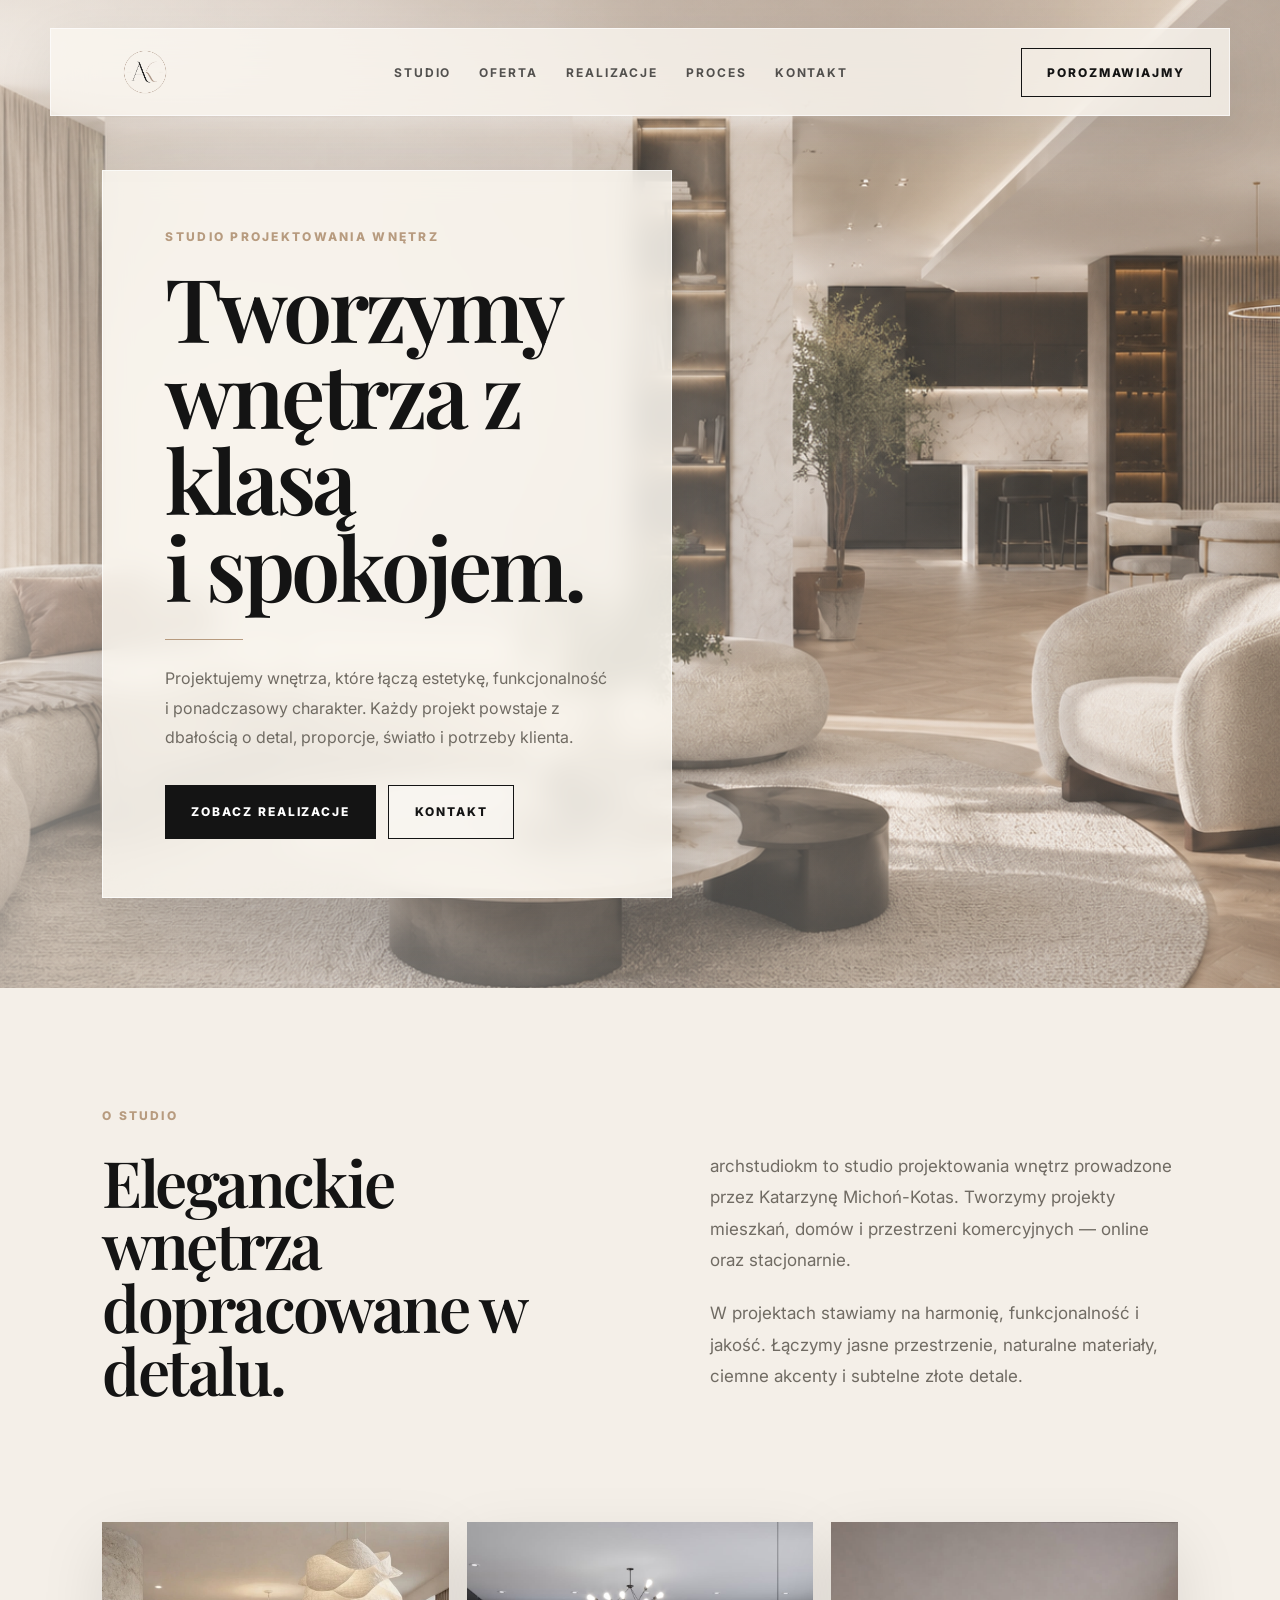
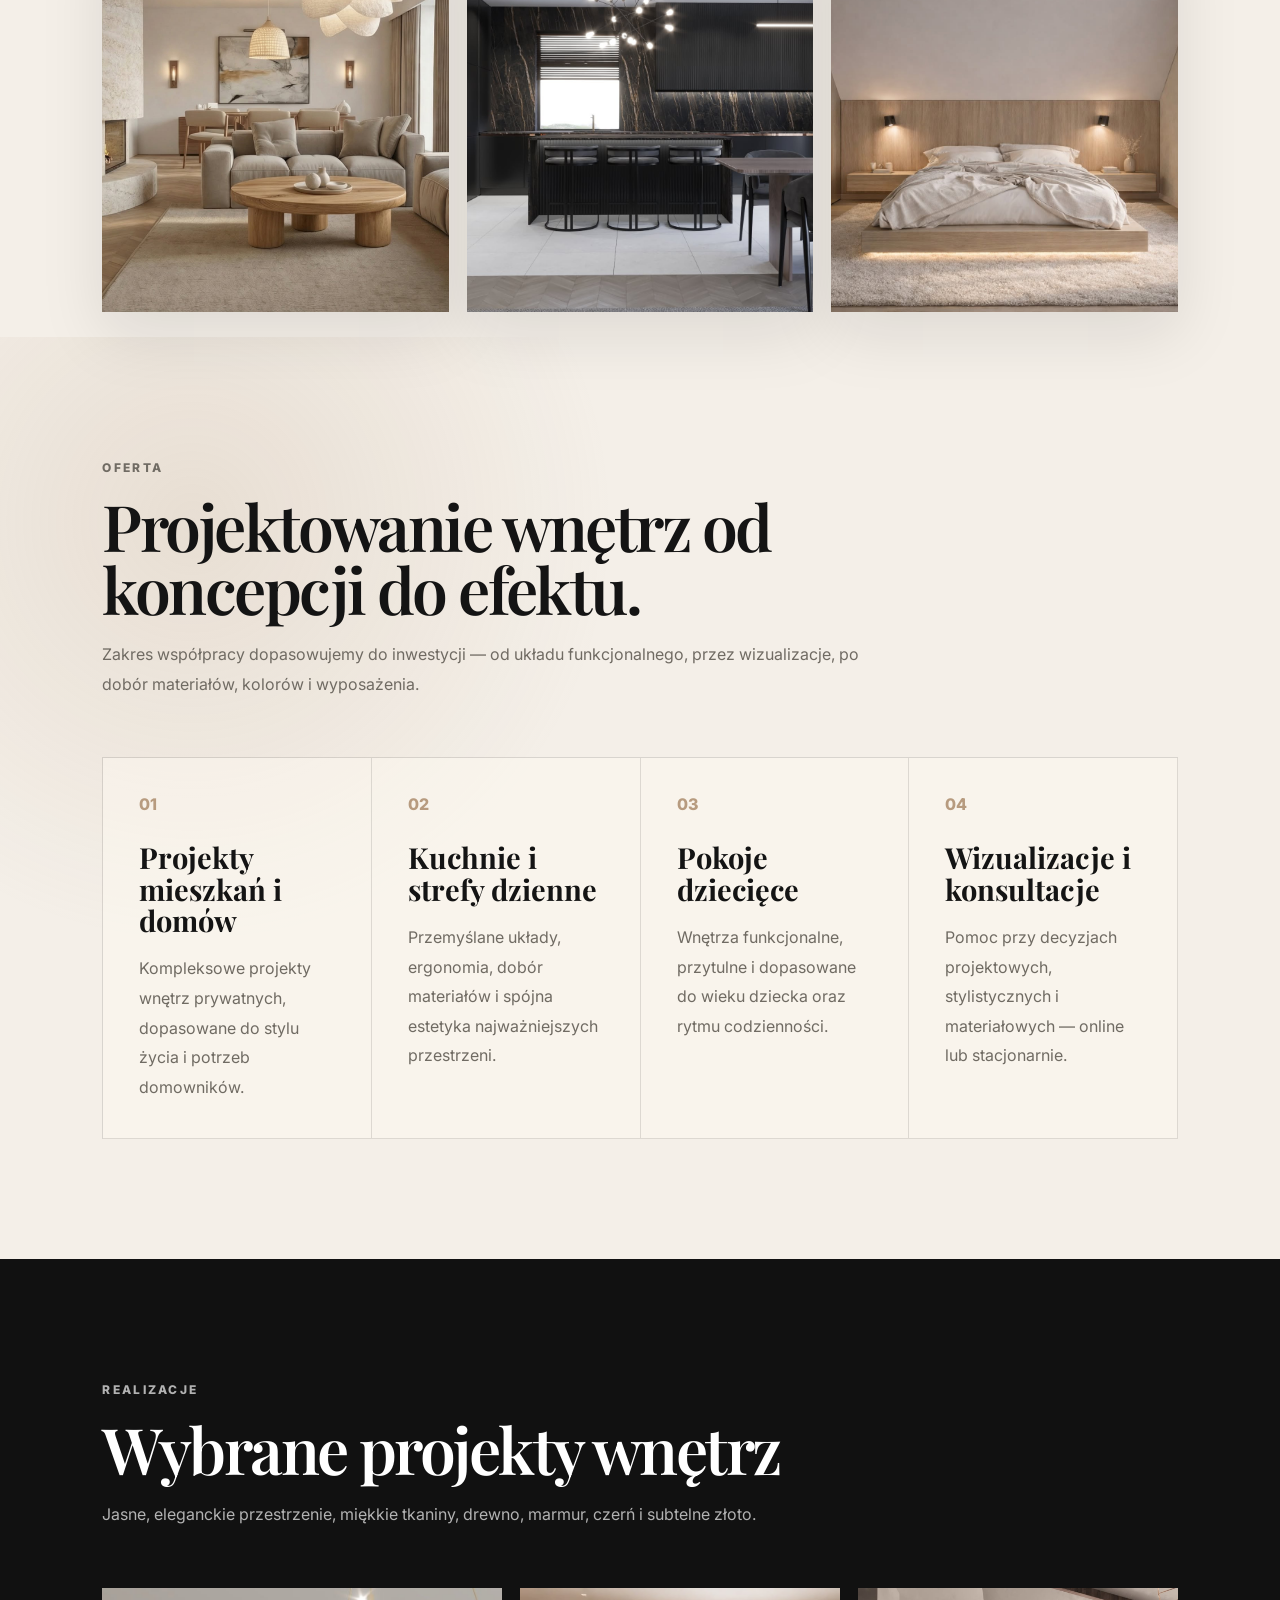
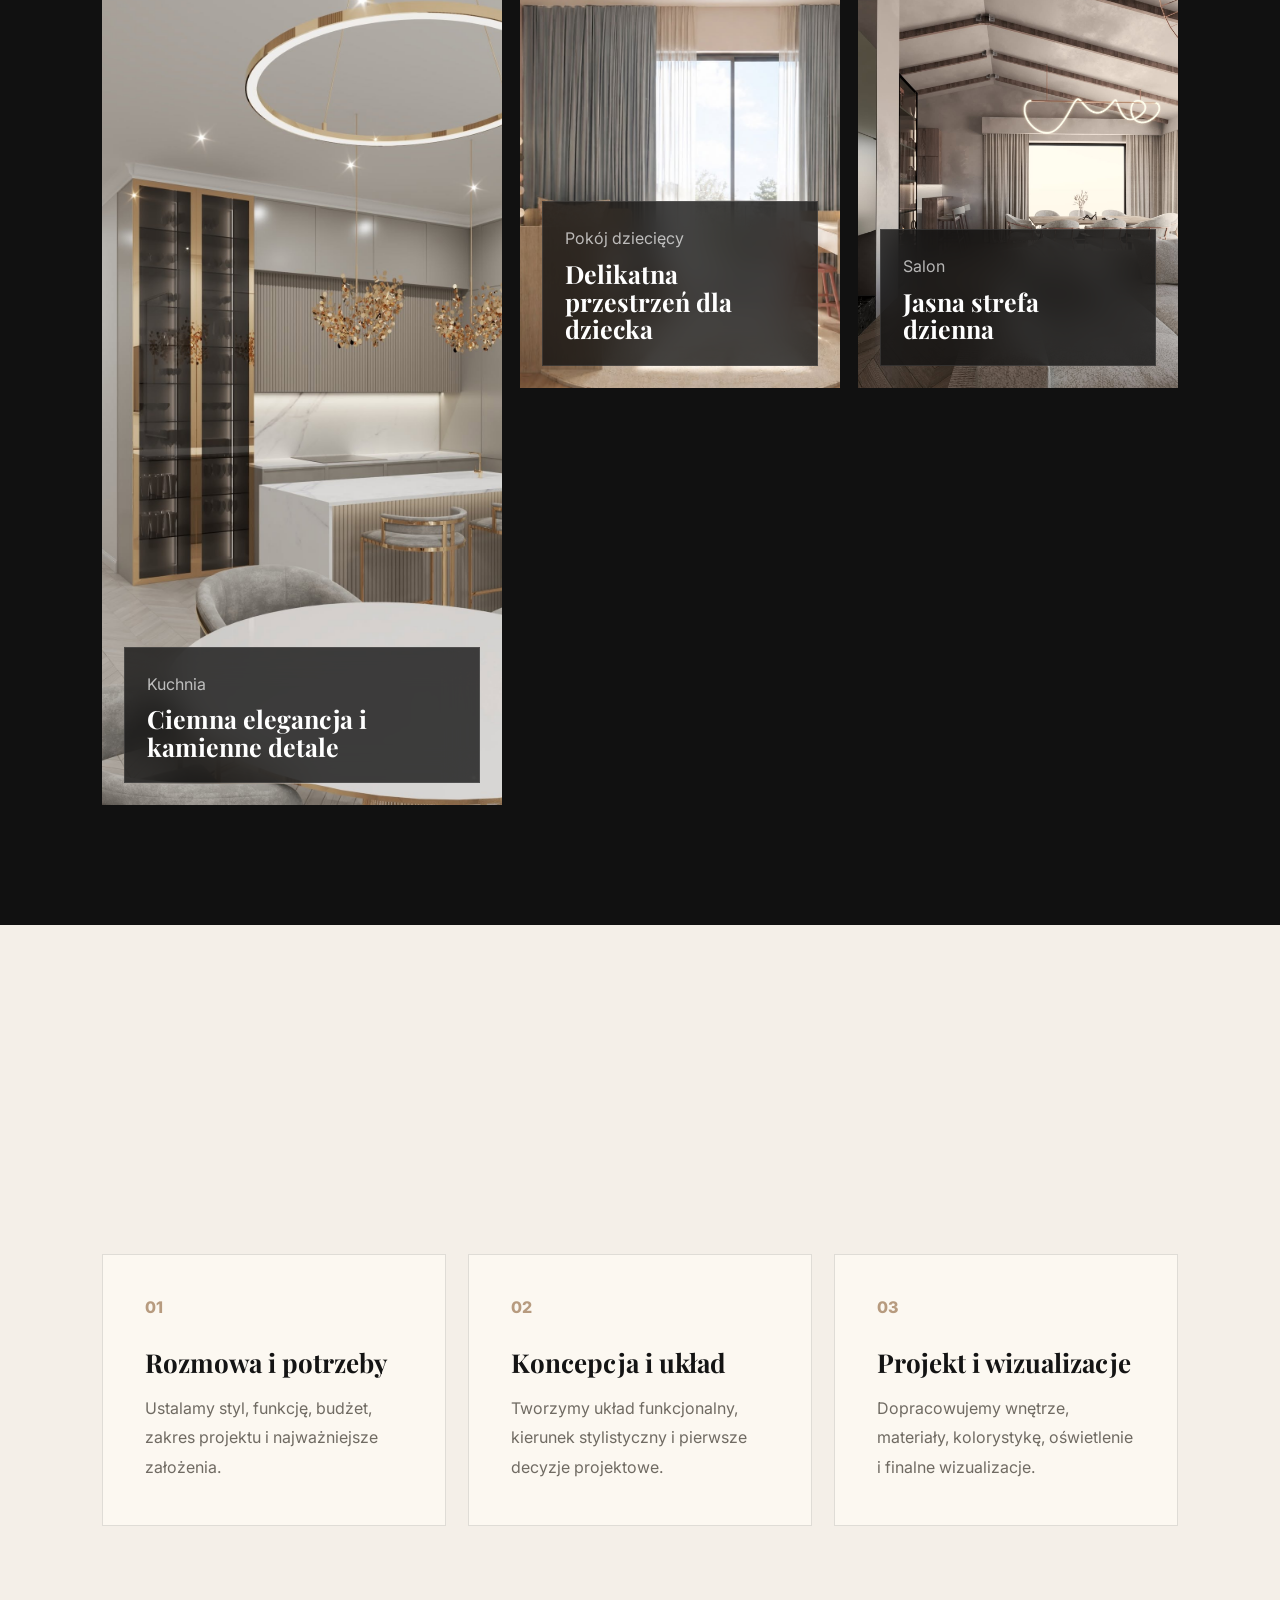
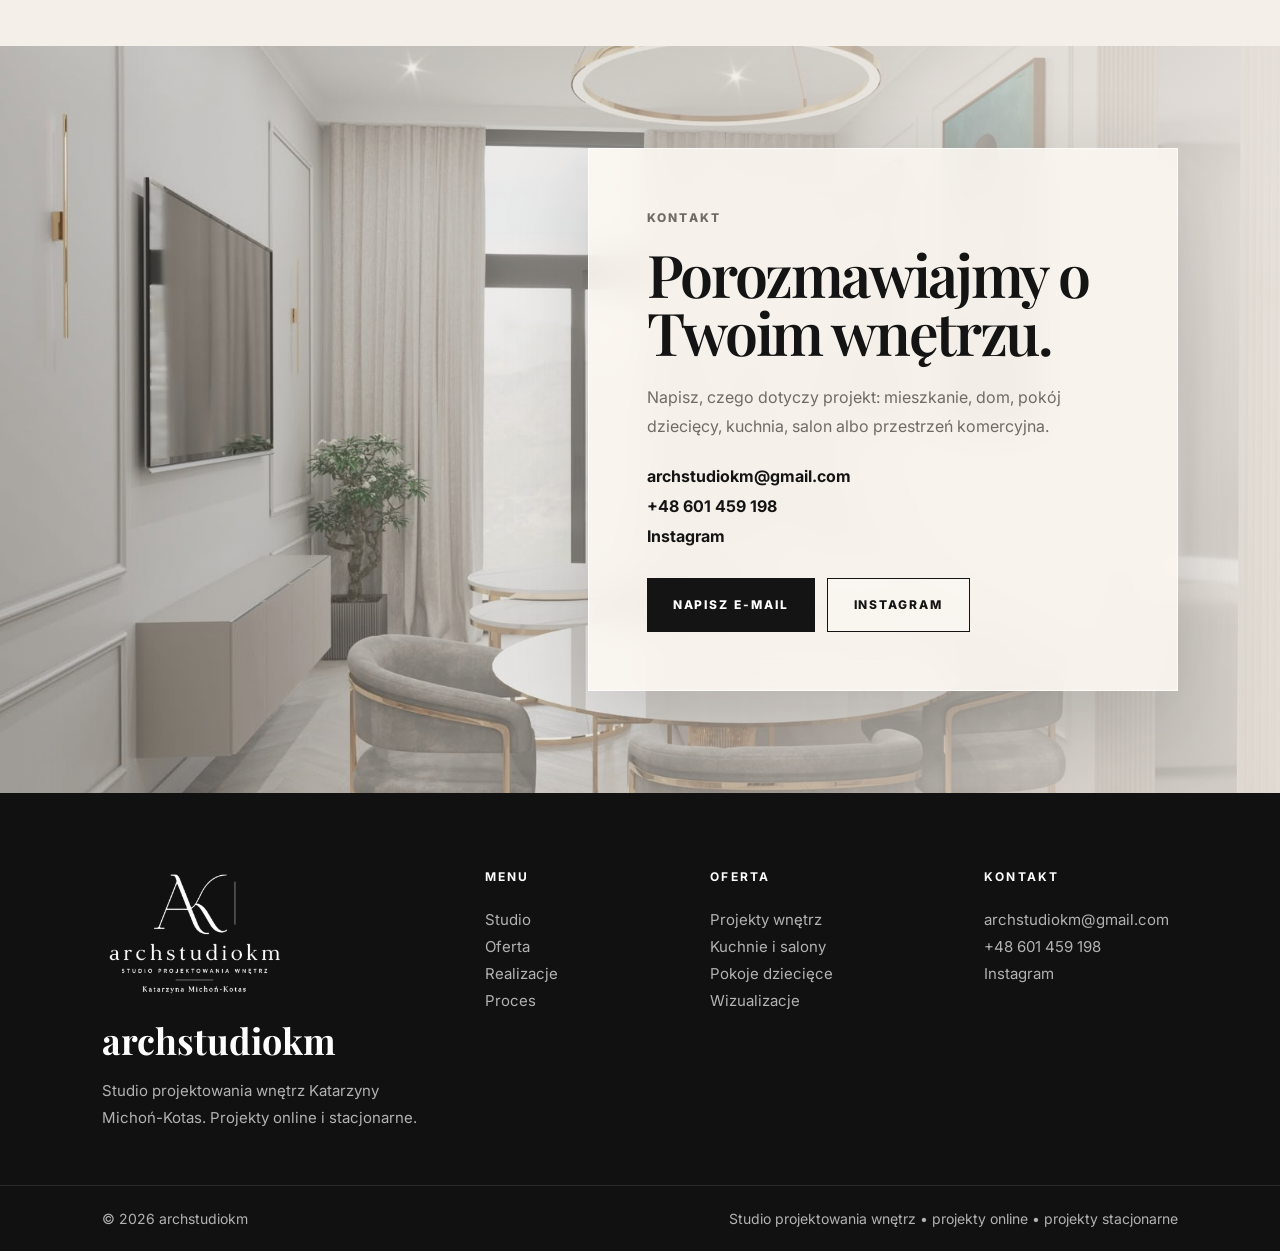
==== index.html @ 06acab5e "Add files via upload" ====
<!DOCTYPE html>
<html lang="pl">
<head>
  <meta charset="UTF-8" />
  <meta name="viewport" content="width=device-width, initial-scale=1.0" />

  <title>archstudiokm | Studio projektowania wnętrz</title>
  <meta name="description" content="archstudiokm — studio projektowania wnętrz Katarzyny Michoń-Kotas. Projekty online i stacjonarne, wnętrza prywatne i komercyjne.">

  <link rel="preconnect" href="https://fonts.googleapis.com">
  <link rel="preconnect" href="https://fonts.gstatic.com" crossorigin>
  <link href="https://fonts.googleapis.com/css2?family=Inter:wght@400;500;600;700;800&family=Playfair+Display:wght@500;600;700&display=swap" rel="stylesheet">

  <link rel="stylesheet" href="style.css">
</head>

<body>

<header class="site-header" id="top">
  <a href="#start" class="brand" aria-label="archstudiokm">
    <img src="logo male.png" alt="archstudiokm">
  </a>

  <nav class="nav" aria-label="Menu główne">
    <a href="#studio">Studio</a>
    <a href="#oferta">Oferta</a>
    <a href="#realizacje">Realizacje</a>
    <a href="#proces">Proces</a>
    <a href="#kontakt">Kontakt</a>
  </nav>

  <a href="#kontakt" class="nav-btn">Porozmawiajmy</a>
</header>

<main>

  <section class="hero" id="start">
    <div class="hero-bg"></div>
    <div class="hero-overlay"></div>

    <div class="hero-card reveal">
      <p class="eyebrow">Studio projektowania wnętrz</p>

      <h1>Tworzymy<br>wnętrza z klasą<br>i spokojem.</h1>

      <div class="hero-line"></div>

      <p class="hero-text">
        Projektujemy wnętrza, które łączą estetykę, funkcjonalność i ponadczasowy charakter.
        Każdy projekt powstaje z dbałością o detal, proporcje, światło i potrzeby klienta.
      </p>

      <div class="hero-actions">
        <a href="#realizacje" class="btn btn-dark">Zobacz realizacje</a>
        <a href="#kontakt" class="btn btn-light">Kontakt</a>
      </div>
    </div>
  </section>

  <section class="intro section" id="studio">
    <div class="section-kicker reveal">O studio</div>

    <div class="intro-grid">
      <div class="intro-title reveal">
        <h2>Eleganckie wnętrza dopracowane w detalu.</h2>
      </div>

      <div class="intro-text reveal">
        <p>
          archstudiokm to studio projektowania wnętrz prowadzone przez Katarzynę Michoń-Kotas.
          Tworzymy projekty mieszkań, domów i przestrzeni komercyjnych — online oraz stacjonarnie.
        </p>

        <p>
          W projektach stawiamy na harmonię, funkcjonalność i jakość. Łączymy jasne przestrzenie,
          naturalne materiały, ciemne akcenty i subtelne złote detale.
        </p>
      </div>
    </div>
  </section>

  <section class="image-band reveal">
    <img src="pokoj glowny.png" alt="Elegancki salon">
    <img src="kuchnia.png" alt="Projekt kuchni">
    <img src="sypialnia.png" alt="Projekt sypialni">
  </section>

  <section class="section offer-section" id="oferta">
    <div class="section-head reveal">
      <p class="eyebrow">Oferta</p>
      <h2>Projektowanie wnętrz od koncepcji do efektu.</h2>
      <p>
        Zakres współpracy dopasowujemy do inwestycji — od układu funkcjonalnego,
        przez wizualizacje, po dobór materiałów, kolorów i wyposażenia.
      </p>
    </div>

    <div class="offer-grid">
      <article class="offer-card reveal">
        <span>01</span>
        <h3>Projekty mieszkań i domów</h3>
        <p>Kompleksowe projekty wnętrz prywatnych, dopasowane do stylu życia i potrzeb domowników.</p>
      </article>

      <article class="offer-card reveal">
        <span>02</span>
        <h3>Kuchnie i strefy dzienne</h3>
        <p>Przemyślane układy, ergonomia, dobór materiałów i spójna estetyka najważniejszych przestrzeni.</p>
      </article>

      <article class="offer-card reveal">
        <span>03</span>
        <h3>Pokoje dziecięce</h3>
        <p>Wnętrza funkcjonalne, przytulne i dopasowane do wieku dziecka oraz rytmu codzienności.</p>
      </article>

      <article class="offer-card reveal">
        <span>04</span>
        <h3>Wizualizacje i konsultacje</h3>
        <p>Pomoc przy decyzjach projektowych, stylistycznych i materiałowych — online lub stacjonarnie.</p>
      </article>
    </div>
  </section>

  <section class="section realizacje" id="realizacje">
    <div class="section-head reveal">
      <p class="eyebrow">Realizacje</p>
      <h2>Wybrane projekty wnętrz</h2>
      <p>Jasne, eleganckie przestrzenie, miękkie tkaniny, drewno, marmur, czerń i subtelne złoto.</p>
    </div>

    <div class="projects-grid">
      <article class="project-card big reveal">
        <img src="kuchnia inna.png" alt="Nowoczesna kuchnia">
        <div>
          <span>Kuchnia</span>
          <h3>Ciemna elegancja i kamienne detale</h3>
        </div>
      </article>

      <article class="project-card reveal">
        <img src="dziecko 1.png" alt="Pokój dziecięcy">
        <div>
          <span>Pokój dziecięcy</span>
          <h3>Delikatna przestrzeń dla dziecka</h3>
        </div>
      </article>

      <article class="project-card reveal">
        <img src="salon 2.png" alt="Salon">
        <div>
          <span>Salon</span>
          <h3>Jasna strefa dzienna</h3>
        </div>
      </article>

      <article class="project-card reveal">
        <img src="mini kino.png" alt="Mini kino">
        <div>
          <span>Strefa relaksu</span>
          <h3>Domowe mini kino</h3>
        </div>
      </article>

      <article class="project-card reveal">
        <img src="kuchnia inna 2.png" alt="Kuchnia z jadalnią">
        <div>
          <span>Kuchnia</span>
          <h3>Funkcja, światło i kontrast</h3>
        </div>
      </article>
    </div>
  </section>

  <section class="process section" id="proces">
    <div class="section-head reveal">
      <p class="eyebrow">Proces</p>
      <h2>Jak wygląda współpraca?</h2>
      <p>Pracujemy etapowo, jasno i spokojnie — od rozmowy po gotową koncepcję wnętrza.</p>
    </div>

    <div class="process-grid">
      <article class="process-step reveal">
        <span>01</span>
        <h3>Rozmowa i potrzeby</h3>
        <p>Ustalamy styl, funkcję, budżet, zakres projektu i najważniejsze założenia.</p>
      </article>

      <article class="process-step reveal">
        <span>02</span>
        <h3>Koncepcja i układ</h3>
        <p>Tworzymy układ funkcjonalny, kierunek stylistyczny i pierwsze decyzje projektowe.</p>
      </article>

      <article class="process-step reveal">
        <span>03</span>
        <h3>Projekt i wizualizacje</h3>
        <p>Dopracowujemy wnętrze, materiały, kolorystykę, oświetlenie i finalne wizualizacje.</p>
      </article>
    </div>
  </section>

  <section class="contact" id="kontakt">
    <div class="contact-bg">
      <img src="kuchnia inna 3.png" alt="Elegancka kuchnia">
    </div>

    <div class="contact-panel reveal">
      <p class="eyebrow">Kontakt</p>
      <h2>Porozmawiajmy o Twoim wnętrzu.</h2>
      <p>
        Napisz, czego dotyczy projekt: mieszkanie, dom, pokój dziecięcy, kuchnia,
        salon albo przestrzeń komercyjna.
      </p>

      <div class="contact-list">
        <a href="mailto:archstudiokm@gmail.com">archstudiokm@gmail.com</a>
        <a href="tel:+48601459198">+48 601 459 198</a>
        <a href="https://www.instagram.com/archstudiokm/" target="_blank" rel="noopener">Instagram</a>
      </div>

      <div class="contact-actions">
        <a href="mailto:archstudiokm@gmail.com" class="btn btn-dark">Napisz e-mail</a>
        <a href="https://www.instagram.com/archstudiokm/" target="_blank" rel="noopener" class="btn btn-light">Instagram</a>
      </div>
    </div>
  </section>

</main>

<footer class="footer">
  <div class="footer-main">
    <div class="footer-brand">
      <img src="logo.png" alt="archstudiokm">
      <h3>archstudiokm</h3>
      <p>
        Studio projektowania wnętrz Katarzyny Michoń-Kotas.
        Projekty online i stacjonarne.
      </p>
    </div>

    <div class="footer-col">
      <h4>Menu</h4>
      <a href="#studio">Studio</a>
      <a href="#oferta">Oferta</a>
      <a href="#realizacje">Realizacje</a>
      <a href="#proces">Proces</a>
    </div>

    <div class="footer-col">
      <h4>Oferta</h4>
      <p>Projekty wnętrz</p>
      <p>Kuchnie i salony</p>
      <p>Pokoje dziecięce</p>
      <p>Wizualizacje</p>
    </div>

    <div class="footer-col">
      <h4>Kontakt</h4>
      <a href="mailto:archstudiokm@gmail.com">archstudiokm@gmail.com</a>
      <a href="tel:+48601459198">+48 601 459 198</a>
      <a href="https://www.instagram.com/archstudiokm/" target="_blank" rel="noopener">Instagram</a>
    </div>
  </div>

  <div class="footer-bottom">
    <p>© 2026 archstudiokm</p>
    <p>Studio projektowania wnętrz • projekty online • projekty stacjonarne</p>
  </div>
</footer>

<script src="script.js"></script>
</body>
</html>
---- style.css ----
* {
  box-sizing: border-box;
  margin: 0;
  padding: 0;
}

:root {
  --bg: #f4efe8;
  --paper: rgba(252, 248, 241, 0.86);
  --paper-solid: #fcf8f1;
  --text: #141414;
  --muted: #706b63;
  --line: rgba(20, 20, 20, 0.12);
  --gold: #b79b7f;
  --gold-soft: rgba(183, 155, 127, 0.20);
  --dark: #111111;
  --shadow: 0 30px 80px rgba(20, 20, 20, 0.18);
}

html {
  scroll-behavior: smooth;
}

body {
  font-family: "Inter", sans-serif;
  background: var(--bg);
  color: var(--text);
  overflow-x: hidden;
}

img {
  max-width: 100%;
  display: block;
}

a {
  color: inherit;
  text-decoration: none;
}

::selection {
  color: #fff;
  background: var(--gold);
}

.site-header {
  position: fixed;
  top: 28px;
  left: 50%;
  transform: translateX(-50%);
  width: min(1180px, calc(100% - 48px));
  z-index: 100;
  display: grid;
  grid-template-columns: auto 1fr auto;
  align-items: center;
  gap: 28px;
  padding: 14px 18px;
  border: 1px solid rgba(255,255,255,0.64);
  background: rgba(252, 248, 241, 0.78);
  backdrop-filter: blur(22px);
  box-shadow: 0 18px 60px rgba(0,0,0,0.08);
}

.brand img {
  width: 152px;
  max-height: 58px;
  object-fit: contain;
}

.nav {
  display: flex;
  justify-content: center;
  gap: 28px;
}

.nav a {
  font-size: 12px;
  letter-spacing: 0.16em;
  text-transform: uppercase;
  font-weight: 700;
  color: rgba(20,20,20,0.72);
  transition: 0.25s ease;
}

.nav a:hover {
  color: var(--gold);
}

.nav-btn {
  border: 1px solid var(--text);
  padding: 16px 25px;
  font-size: 12px;
  letter-spacing: 0.16em;
  text-transform: uppercase;
  font-weight: 800;
  transition: 0.25s ease;
}

.nav-btn:hover {
  background: var(--text);
  color: #fff;
}

.hero {
  min-height: 100vh;
  position: relative;
  padding: 170px 8vw 90px;
  display: flex;
  align-items: center;
  overflow: hidden;
}

.hero-bg {
  position: absolute;
  inset: 0;
  background: url("hero.png") center/cover no-repeat;
  transform: scale(1.02);
  z-index: -3;
  animation: slowHero 16s ease-in-out infinite alternate;
}

@keyframes slowHero {
  from { transform: scale(1.02); }
  to { transform: scale(1.07); }
}

.hero-overlay {
  position: absolute;
  inset: 0;
  background:
    linear-gradient(90deg, rgba(244,239,232,0.42) 0%, rgba(244,239,232,0.18) 48%, rgba(244,239,232,0.04) 100%),
    linear-gradient(180deg, rgba(244,239,232,0.05), rgba(244,239,232,0.20));
  z-index: -2;
}

.hero-card {
  width: min(570px, 100%);
  padding: 58px 62px;
  background: rgba(252, 248, 241, 0.84);
  border: 1px solid rgba(255,255,255,0.74);
  backdrop-filter: blur(14px);
  box-shadow: var(--shadow);
}

.eyebrow {
  color: var(--gold);
  font-size: 12px;
  font-weight: 800;
  letter-spacing: 0.19em;
  text-transform: uppercase;
}

.hero h1,
.section-head h2,
.intro-title h2,
.contact-panel h2 {
  font-family: "Playfair Display", serif;
  font-weight: 600;
  line-height: 0.98;
  letter-spacing: -0.04em;
}

.hero h1 {
  margin-top: 20px;
  font-size: clamp(52px, 7vw, 88px);
}

.hero-line {
  width: 78px;
  height: 1px;
  background: var(--gold);
  margin: 30px 0 24px;
}

.hero-text,
.section-head p,
.intro-text p,
.offer-card p,
.process-step p,
.project-card span,
.contact-panel p {
  color: var(--muted);
  line-height: 1.85;
}

.hero-actions,
.contact-actions {
  display: flex;
  gap: 12px;
  flex-wrap: wrap;
  margin-top: 32px;
}

.btn {
  min-height: 54px;
  display: inline-flex;
  align-items: center;
  justify-content: center;
  padding: 0 26px;
  font-size: 12px;
  font-weight: 800;
  letter-spacing: 0.16em;
  text-transform: uppercase;
  transition: 0.25s ease;
}

.btn:hover {
  transform: translateY(-3px);
}

.btn-dark {
  background: var(--text);
  color: #fff;
}

.btn-light {
  border: 1px solid var(--text);
  color: var(--text);
  background: rgba(255,255,255,0.28);
}

.section {
  padding: 120px 8vw;
}

.section-kicker {
  margin-bottom: 28px;
  color: var(--gold);
  font-weight: 800;
  letter-spacing: 0.18em;
  text-transform: uppercase;
  font-size: 12px;
}

.intro-grid {
  display: grid;
  grid-template-columns: 1.05fr 0.95fr;
  gap: 90px;
  align-items: start;
}

.intro-title h2,
.section-head h2 {
  font-size: clamp(42px, 5vw, 76px);
}

.intro-text {
  display: grid;
  gap: 22px;
  font-size: 17px;
}

.image-band {
  padding: 0 8vw 25px;
  display: grid;
  grid-template-columns: repeat(3, 1fr);
  gap: 18px;
  align-items: stretch;
}

.image-band img {
  width: 100%;
  height: 390px;
  object-fit: cover;
  box-shadow: 0 22px 60px rgba(20,20,20,0.10);
}

.offer-section {
  background:
    radial-gradient(circle at 15% 20%, var(--gold-soft), transparent 32%),
    var(--bg);
}

.section-head {
  max-width: 780px;
  margin-bottom: 58px;
}

.section-head h2 {
  margin: 16px 0 20px;
}

.offer-grid {
  display: grid;
  grid-template-columns: repeat(4, 1fr);
  border-top: 1px solid var(--line);
  border-left: 1px solid var(--line);
}

.offer-card {
  min-height: 320px;
  padding: 36px;
  border-right: 1px solid var(--line);
  border-bottom: 1px solid var(--line);
  background: rgba(252, 248, 241, 0.48);
  transition: 0.25s ease;
}

.offer-card:hover {
  background: rgba(252, 248, 241, 0.92);
  transform: translateY(-6px);
  box-shadow: 0 24px 70px rgba(20,20,20,0.08);
}

.offer-card span,
.process-step span {
  color: var(--gold);
  font-weight: 800;
}

.offer-card h3 {
  margin: 28px 0 18px;
  font-family: "Playfair Display", serif;
  font-size: 29px;
  line-height: 1.08;
}

.realizacje {
  background: #111;
  color: #fff;
}

.realizacje .section-head p,
.realizacje .project-card span {
  color: rgba(255,255,255,0.68);
}

.projects-grid {
  display: grid;
  grid-template-columns: 1.25fr 1fr 1fr;
  gap: 18px;
}

.project-card {
  position: relative;
  overflow: hidden;
  min-height: 360px;
  background: #222;
}

.project-card.big {
  grid-row: span 2;
  min-height: 738px;
}

.project-card img {
  width: 100%;
  height: 100%;
  min-height: inherit;
  object-fit: cover;
  transition: 0.55s ease;
}

.project-card:hover img {
  transform: scale(1.055);
}

.project-card div {
  position: absolute;
  left: 22px;
  right: 22px;
  bottom: 22px;
  padding: 22px;
  background: rgba(17, 17, 17, 0.78);
  backdrop-filter: blur(16px);
  border: 1px solid rgba(255,255,255,0.10);
}

.project-card h3 {
  margin-top: 6px;
  font-family: "Playfair Display", serif;
  font-size: 25px;
  line-height: 1.1;
}

.process-grid {
  display: grid;
  grid-template-columns: repeat(3, 1fr);
  gap: 22px;
}

.process-step {
  padding: 42px;
  background: var(--paper-solid);
  border: 1px solid var(--line);
}

.process-step h3 {
  margin: 28px 0 14px;
  font-size: 26px;
  font-family: "Playfair Display", serif;
}

.contact {
  position: relative;
  min-height: 720px;
  display: flex;
  align-items: center;
  justify-content: flex-end;
  padding: 8vw;
  overflow: hidden;
}

.contact-bg {
  position: absolute;
  inset: 0;
  z-index: -2;
}

.contact-bg img {
  width: 100%;
  height: 100%;
  object-fit: cover;
}

.contact::after {
  content: "";
  position: absolute;
  inset: 0;
  background: linear-gradient(90deg, rgba(17,17,17,0.08), rgba(244,239,232,0.82));
  z-index: -1;
}

.contact-panel {
  width: min(590px, 100%);
  padding: 58px;
  background: rgba(252, 248, 241, 0.88);
  backdrop-filter: blur(18px);
  border: 1px solid rgba(255,255,255,0.72);
  box-shadow: var(--shadow);
}

.contact-panel h2 {
  margin: 16px 0 22px;
  font-size: clamp(42px, 4.6vw, 66px);
}

.contact-list {
  margin-top: 24px;
  display: grid;
  gap: 10px;
}

.contact-list a {
  color: var(--text);
  font-weight: 700;
}

.footer {
  background: #111;
  color: rgba(255,255,255,0.68);
}

.footer-main {
  padding: 76px 8vw 54px;
  display: grid;
  grid-template-columns: 1.35fr 0.7fr 0.9fr 0.8fr;
  gap: 56px;
}

.footer-brand img {
  width: 185px;
  margin-bottom: 24px;
  filter: brightness(0) invert(1);
}

.footer-brand h3 {
  color: #fff;
  font-family: "Playfair Display", serif;
  font-size: 36px;
  line-height: 1.05;
  margin-bottom: 18px;
}

.footer-brand p,
.footer-col p,
.footer-col a {
  line-height: 1.8;
  font-size: 15px;
}

.footer-col h4 {
  color: #fff;
  font-size: 12px;
  letter-spacing: 0.18em;
  text-transform: uppercase;
  margin-bottom: 22px;
}

.footer-col a {
  display: block;
  transition: 0.25s ease;
}

.footer-col a:hover {
  color: var(--gold);
  transform: translateX(4px);
}

.footer-bottom {
  border-top: 1px solid rgba(255,255,255,0.10);
  padding: 24px 8vw;
  display: flex;
  justify-content: space-between;
  gap: 24px;
  font-size: 14px;
}

.reveal {
  opacity: 0;
  transform: translateY(26px);
  transition: 0.8s ease;
}

.reveal.visible {
  opacity: 1;
  transform: translateY(0);
}

@media (max-width: 1050px) {
  .site-header {
    position: sticky;
    top: 12px;
    left: auto;
    transform: none;
    width: calc(100% - 28px);
    margin: 14px auto 0;
    grid-template-columns: 1fr;
    gap: 14px;
    padding: 14px;
  }

  .brand {
    display: flex;
    justify-content: center;
  }

  .brand img {
    width: 145px;
  }

  .nav {
    width: 100%;
    justify-content: flex-start;
    gap: 8px;
    overflow-x: auto;
    padding: 2px 2px 6px;
    scrollbar-width: none;
    -webkit-overflow-scrolling: touch;
  }

  .nav::-webkit-scrollbar {
    display: none;
  }

  .nav a {
    flex: 0 0 auto;
    padding: 10px 13px;
    border-radius: 999px;
    background: rgba(20,20,20,0.045);
    border: 1px solid rgba(20,20,20,0.07);
    font-size: 10px;
    white-space: nowrap;
  }

  .nav-btn {
    width: 100%;
    text-align: center;
    border-radius: 999px;
    padding: 13px 18px;
  }

  .hero {
    min-height: auto;
    padding: 58px 20px 78px;
    display: block;
  }

  .hero-card {
    padding: 40px 30px;
  }

  .intro-grid,
  .image-band,
  .offer-grid,
  .projects-grid,
  .process-grid,
  .footer-main {
    grid-template-columns: 1fr;
  }

  .image-band img {
    height: 320px;
  }

  .offer-card {
    min-height: auto;
  }

  .project-card.big,
  .project-card {
    min-height: 420px;
  }

  .contact {
    justify-content: center;
    min-height: auto;
    padding: 90px 20px;
  }

  .footer-bottom {
    flex-direction: column;
  }
}

@media (max-width: 560px) {
  .site-header {
    width: calc(100% - 20px);
    top: 8px;
    border-radius: 20px;
  }

  .brand img {
    width: 132px;
  }

  .hero {
    padding: 42px 16px 64px;
  }

  .hero-card {
    padding: 34px 24px;
  }

  .hero h1 {
    font-size: 43px;
  }

  .btn {
    width: 100%;
  }

  .section {
    padding: 78px 18px;
  }

  .image-band {
    padding: 0 18px 20px;
  }

  .intro-title h2,
  .section-head h2 {
    font-size: 40px;
  }

  .contact-panel h2 {
    font-size: 40px;
  }

  .contact-panel {
    padding: 34px 24px;
  }

  .footer-main {
    padding: 62px 20px 44px;
  }

  .footer-bottom {
    padding: 24px 20px;
  }
}
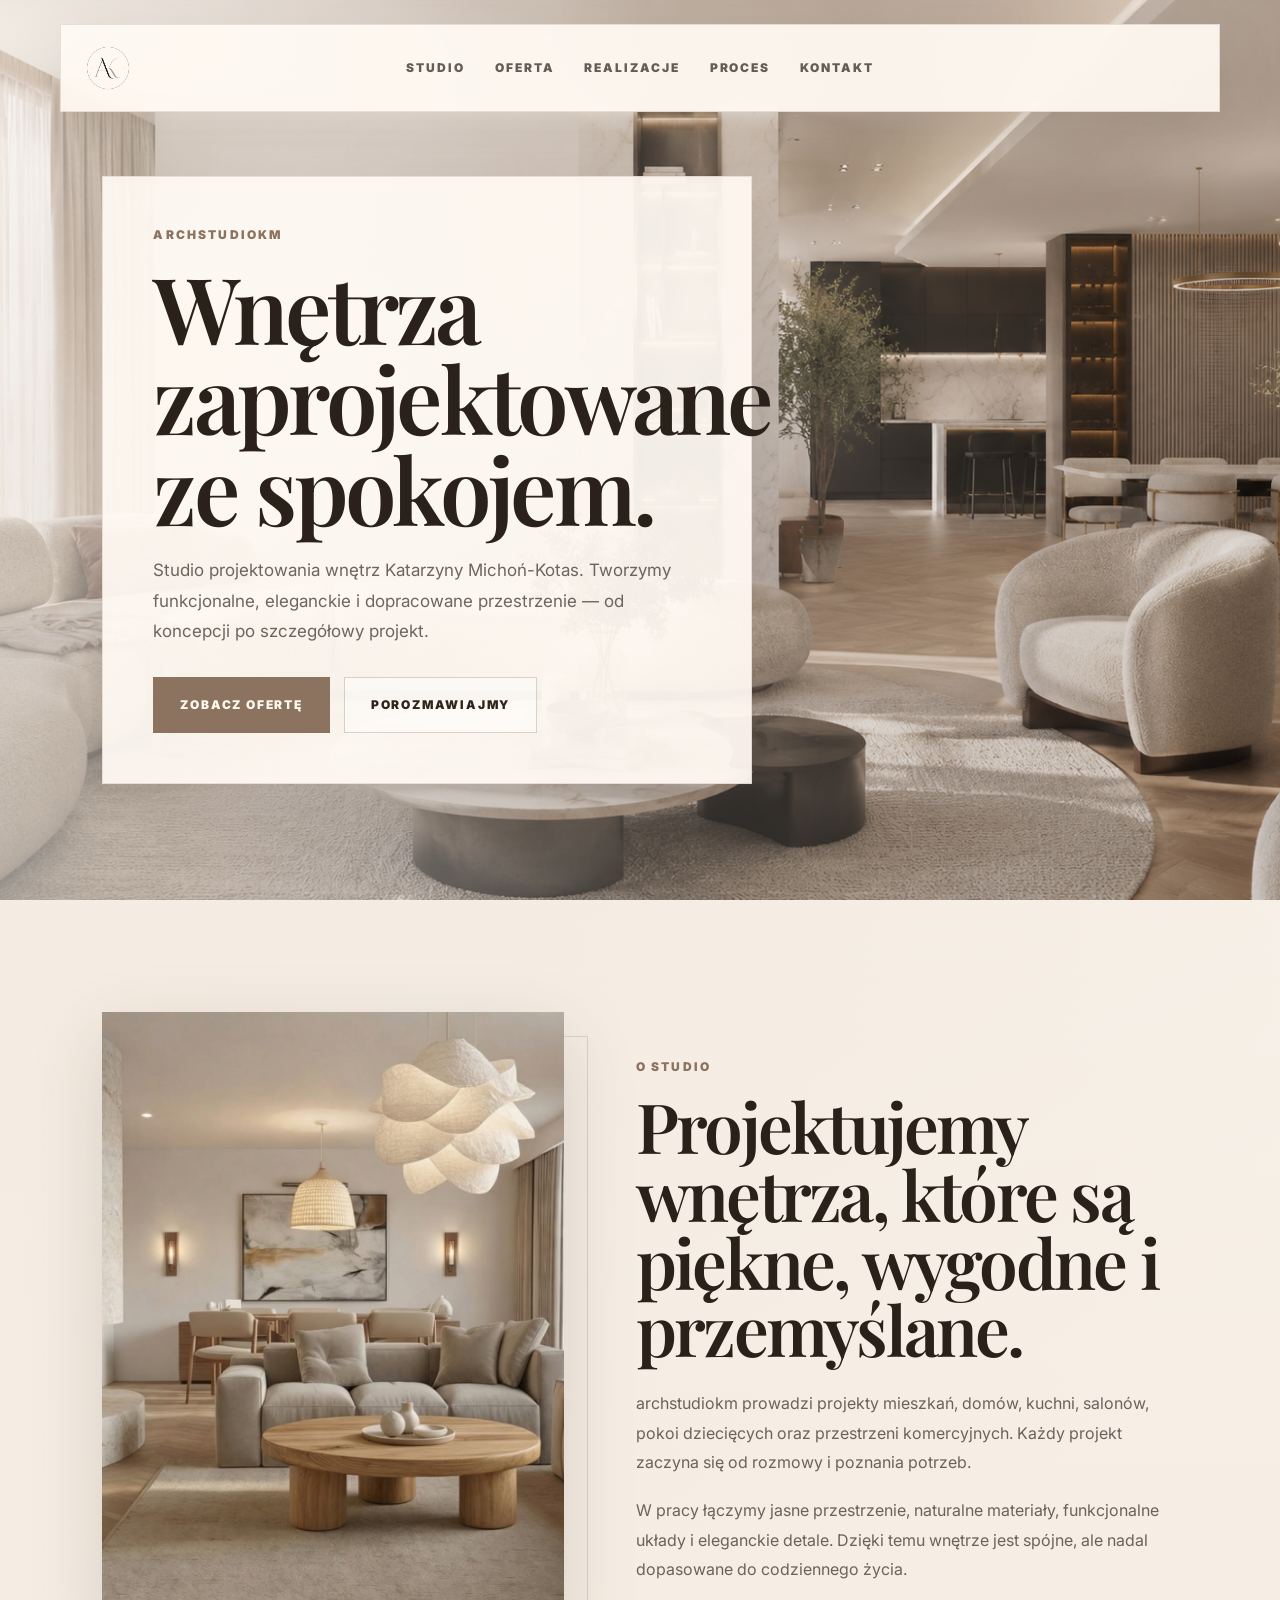
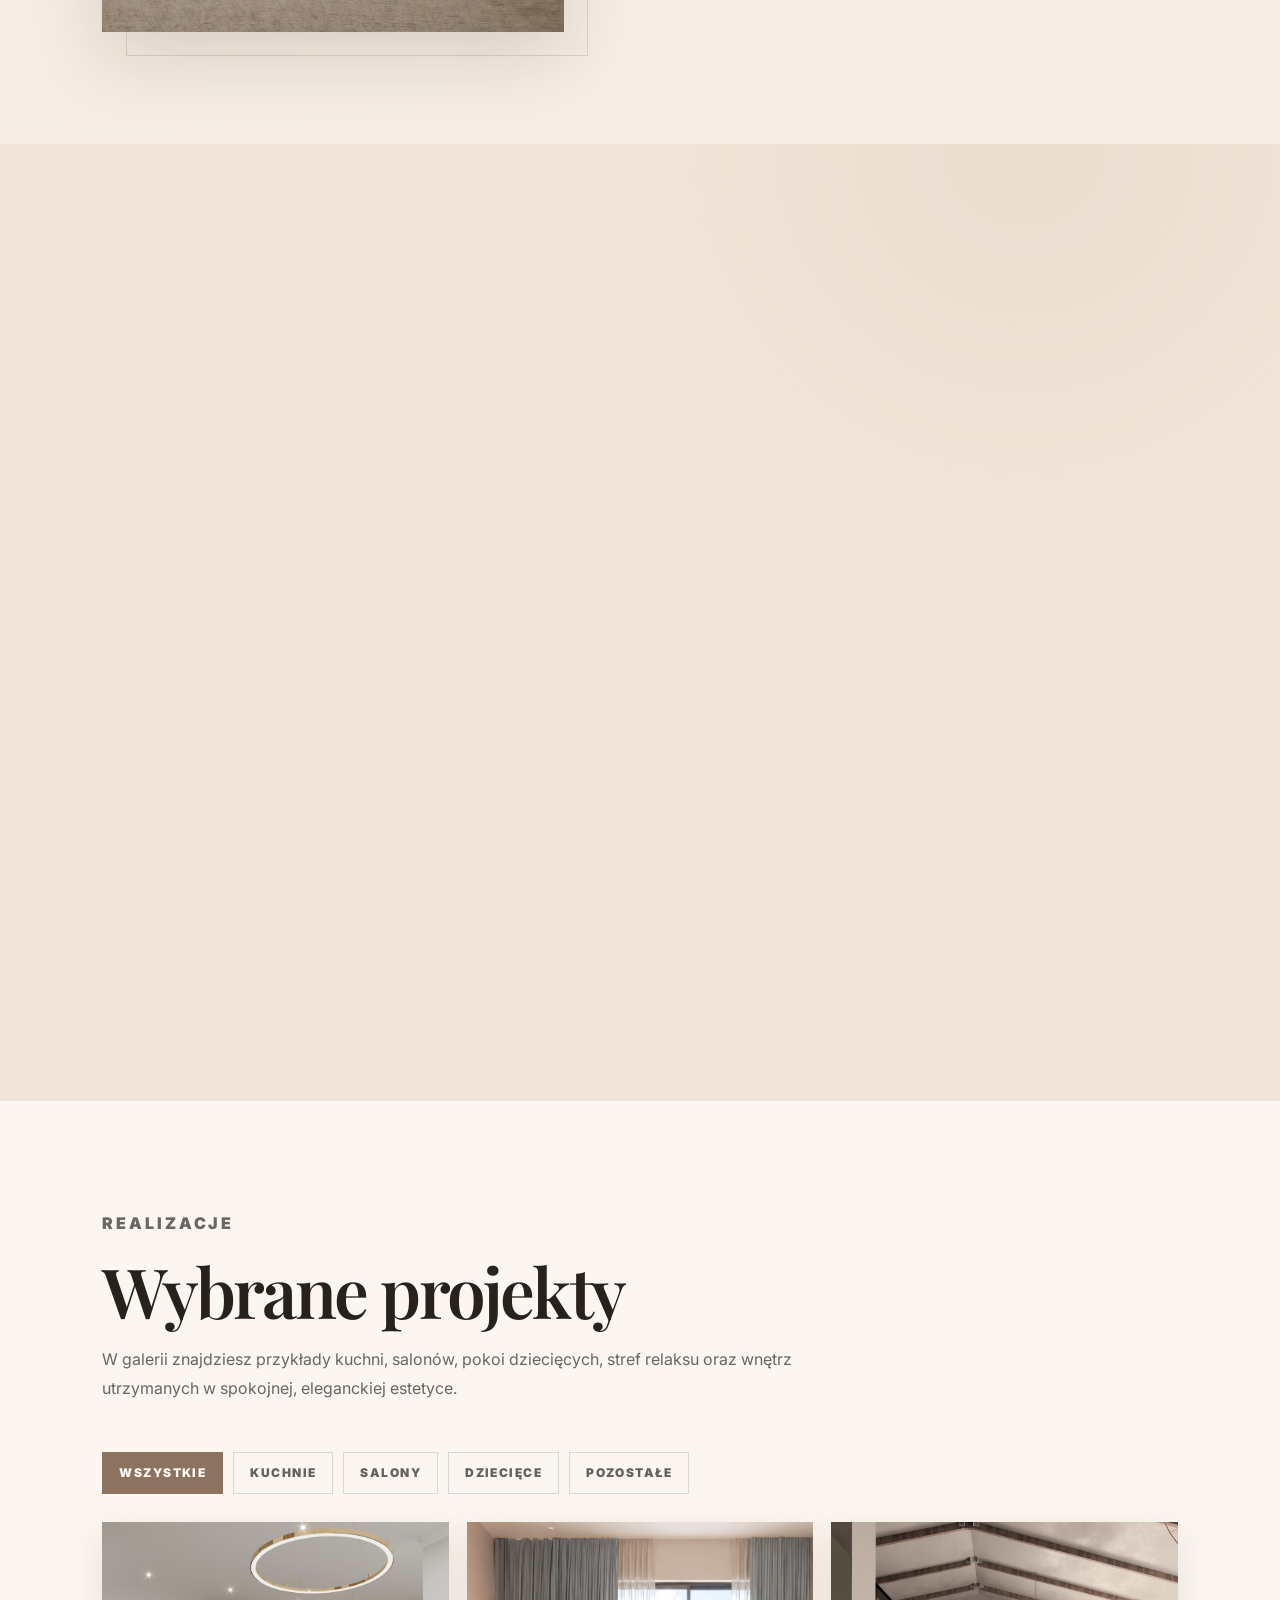
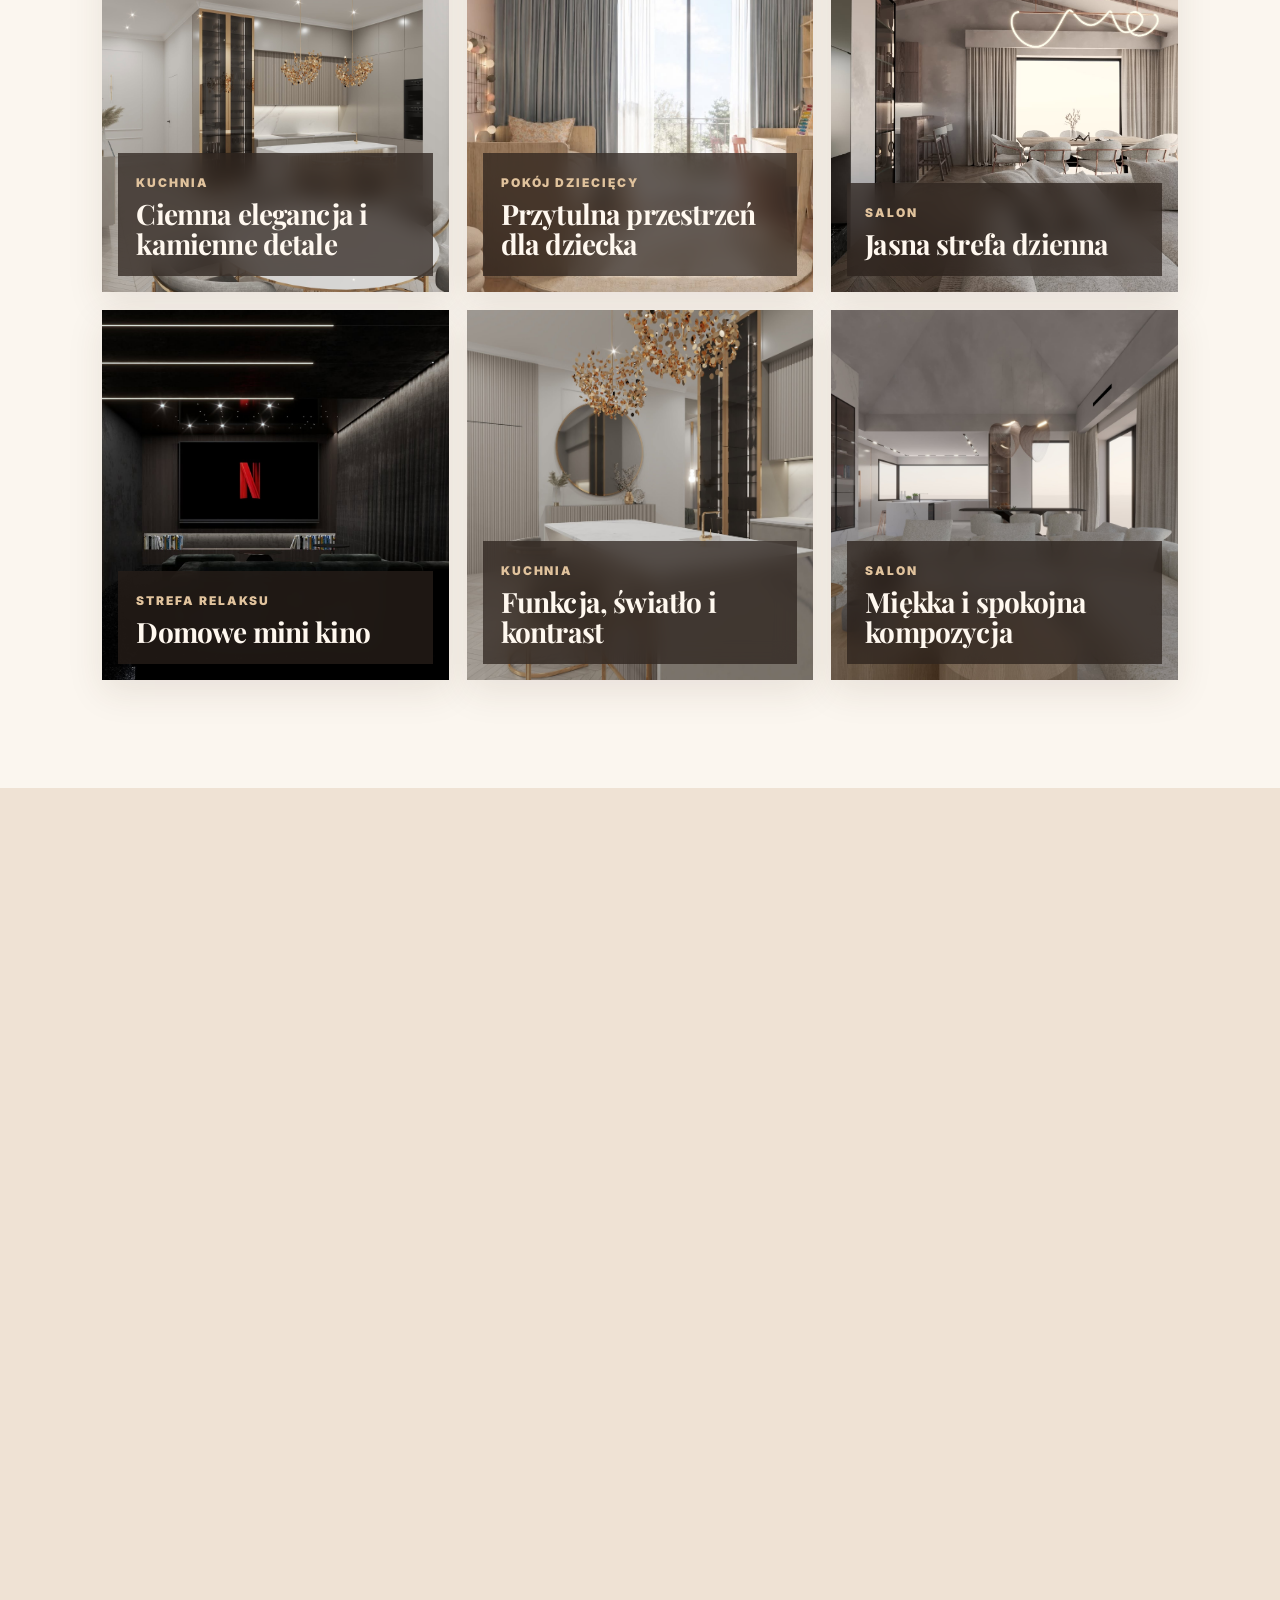
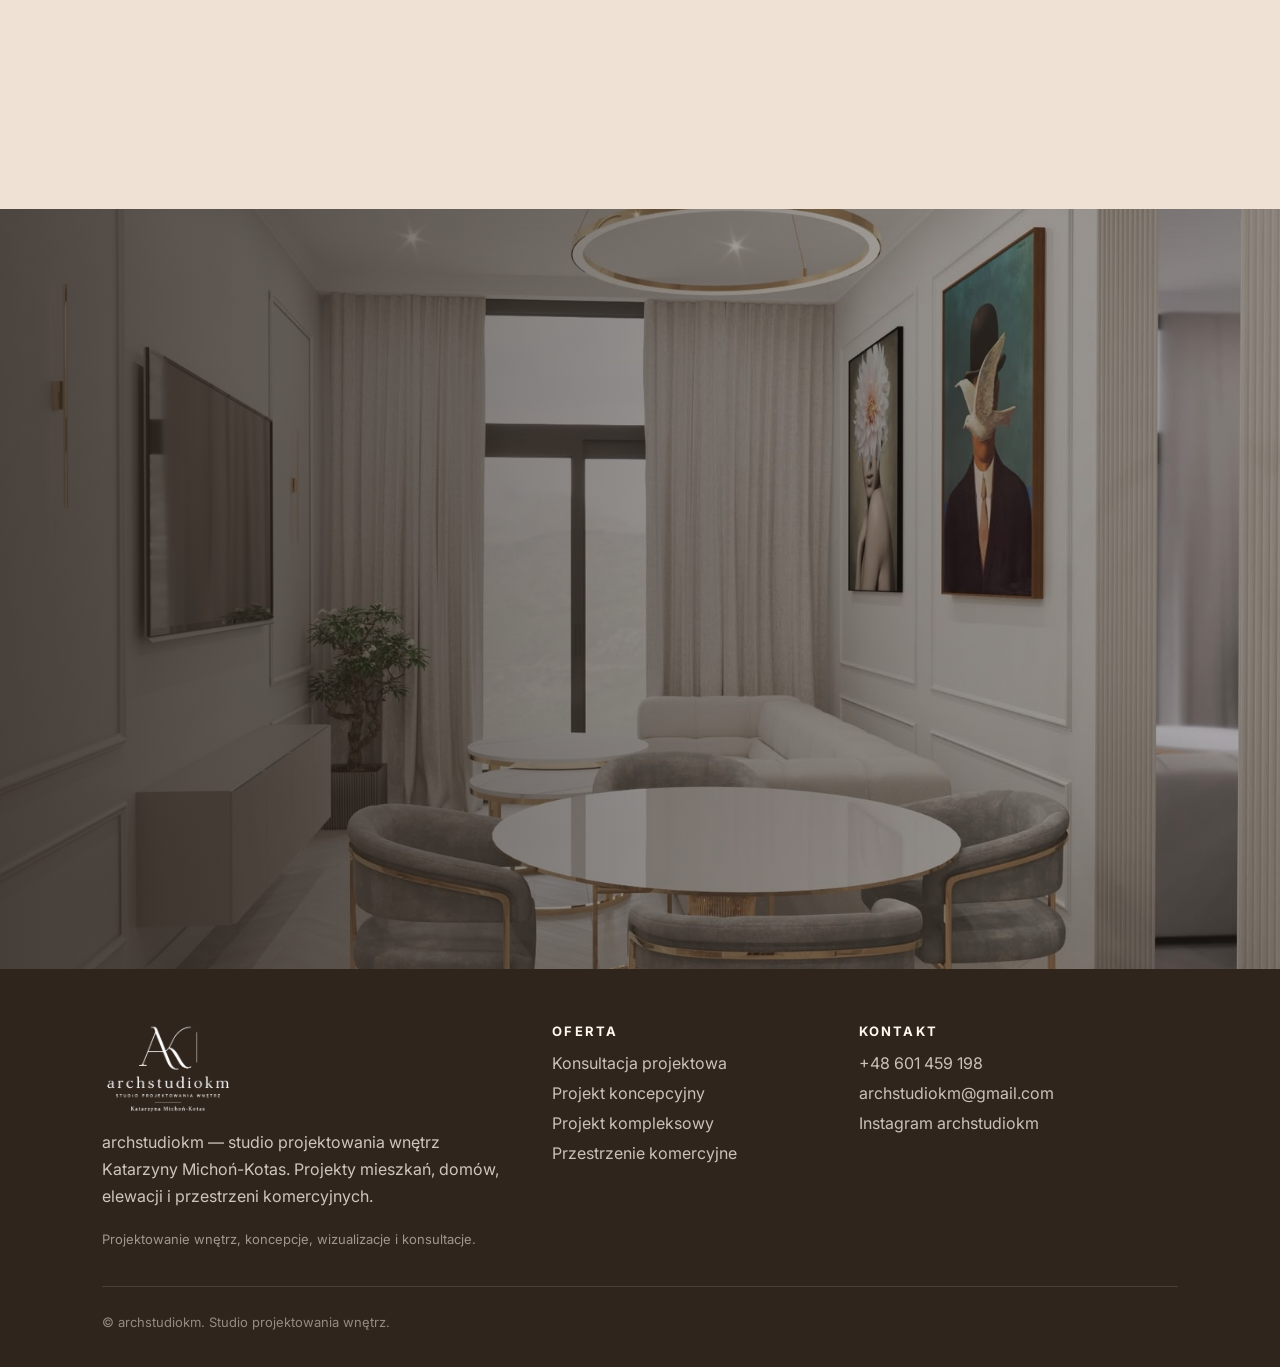
==== commit ecb785a2: "Add files via upload" ====
--- a/index.html
+++ b/index.html
@@ -9,266 +9,292 @@
 
   <link rel="preconnect" href="https://fonts.googleapis.com">
   <link rel="preconnect" href="https://fonts.gstatic.com" crossorigin>
-  <link href="https://fonts.googleapis.com/css2?family=Inter:wght@400;500;600;700;800&family=Playfair+Display:wght@500;600;700&display=swap" rel="stylesheet">
+  <link href="https://fonts.googleapis.com/css2?family=Inter:wght@400;500;600;700;800;900&family=Playfair+Display:wght@500;600;700&display=swap" rel="stylesheet">
 
   <link rel="stylesheet" href="style.css">
 </head>
 
 <body>
-
-<header class="site-header" id="top">
-  <a href="#start" class="brand" aria-label="archstudiokm">
-    <img src="logo male.png" alt="archstudiokm">
-  </a>
-
-  <nav class="nav" aria-label="Menu główne">
-    <a href="#studio">Studio</a>
-    <a href="#oferta">Oferta</a>
-    <a href="#realizacje">Realizacje</a>
-    <a href="#proces">Proces</a>
-    <a href="#kontakt">Kontakt</a>
-  </nav>
-
-  <a href="#kontakt" class="nav-btn">Porozmawiajmy</a>
-</header>
-
-<main>
-
-  <section class="hero" id="start">
-    <div class="hero-bg"></div>
-    <div class="hero-overlay"></div>
-
-    <div class="hero-card reveal">
-      <p class="eyebrow">Studio projektowania wnętrz</p>
-
-      <h1>Tworzymy<br>wnętrza z klasą<br>i spokojem.</h1>
-
-      <div class="hero-line"></div>
-
-      <p class="hero-text">
-        Projektujemy wnętrza, które łączą estetykę, funkcjonalność i ponadczasowy charakter.
-        Każdy projekt powstaje z dbałością o detal, proporcje, światło i potrzeby klienta.
-      </p>
-
-      <div class="hero-actions">
-        <a href="#realizacje" class="btn btn-dark">Zobacz realizacje</a>
-        <a href="#kontakt" class="btn btn-light">Kontakt</a>
-      </div>
-    </div>
-  </section>
-
-  <section class="intro section" id="studio">
-    <div class="section-kicker reveal">O studio</div>
-
-    <div class="intro-grid">
-      <div class="intro-title reveal">
-        <h2>Eleganckie wnętrza dopracowane w detalu.</h2>
+  <div class="splash-screen" aria-hidden="true">
+    <div class="splash-card">
+      <span class="splash-logo"><img src="logo.png" alt=""></span>
+      <span class="splash-line"></span>
+      <span class="splash-name">archstudiokm</span>
+      <span class="splash-subtitle">studio projektowania wnętrz</span>
+    </div>
+  </div>
+
+  <header class="site-header">
+    <a href="index.html#start" class="brand" aria-label="archstudiokm">
+      <span class="brand-mark"><img src="logo male.png" alt="archstudiokm"></span>
+    </a>
+
+    <nav class="nav" aria-label="Menu główne">
+      <a href="index.html#studio">Studio</a>
+      <a href="oferta.html">Oferta</a>
+      <a href="index.html#realizacje">Realizacje</a>
+      <a href="index.html#proces">Proces</a>
+      <a href="index.html#kontakt">Kontakt</a>
+    </nav>
+  </header>
+
+  <main>
+    <section class="hero" id="start">
+      <div class="hero-bg"></div>
+      <div class="hero-overlay"></div>
+
+      <div class="hero-content reveal">
+        <p class="eyebrow">archstudiokm</p>
+        <h1>Wnętrza zaprojektowane ze spokojem.</h1>
+        <p>
+          Studio projektowania wnętrz Katarzyny Michoń-Kotas. Tworzymy funkcjonalne,
+          eleganckie i dopracowane przestrzenie — od koncepcji po szczegółowy projekt.
+        </p>
+
+        <div class="hero-actions">
+          <a href="oferta.html" class="btn btn-primary">Zobacz ofertę</a>
+          <a href="#kontakt" class="btn btn-ghost">Porozmawiajmy</a>
+        </div>
+      </div>
+    </section>
+
+    <section class="intro" id="studio">
+      <div class="intro-media reveal">
+        <img src="pokoj glowny.png" alt="Elegancki projekt wnętrza" loading="lazy">
       </div>
 
       <div class="intro-text reveal">
-        <p>
-          archstudiokm to studio projektowania wnętrz prowadzone przez Katarzynę Michoń-Kotas.
-          Tworzymy projekty mieszkań, domów i przestrzeni komercyjnych — online oraz stacjonarnie.
-        </p>
-
-        <p>
-          W projektach stawiamy na harmonię, funkcjonalność i jakość. Łączymy jasne przestrzenie,
-          naturalne materiały, ciemne akcenty i subtelne złote detale.
-        </p>
-      </div>
-    </div>
-  </section>
-
-  <section class="image-band reveal">
-    <img src="pokoj glowny.png" alt="Elegancki salon">
-    <img src="kuchnia.png" alt="Projekt kuchni">
-    <img src="sypialnia.png" alt="Projekt sypialni">
-  </section>
-
-  <section class="section offer-section" id="oferta">
-    <div class="section-head reveal">
-      <p class="eyebrow">Oferta</p>
-      <h2>Projektowanie wnętrz od koncepcji do efektu.</h2>
-      <p>
-        Zakres współpracy dopasowujemy do inwestycji — od układu funkcjonalnego,
-        przez wizualizacje, po dobór materiałów, kolorów i wyposażenia.
-      </p>
-    </div>
-
-    <div class="offer-grid">
-      <article class="offer-card reveal">
-        <span>01</span>
-        <h3>Projekty mieszkań i domów</h3>
-        <p>Kompleksowe projekty wnętrz prywatnych, dopasowane do stylu życia i potrzeb domowników.</p>
-      </article>
-
-      <article class="offer-card reveal">
-        <span>02</span>
-        <h3>Kuchnie i strefy dzienne</h3>
-        <p>Przemyślane układy, ergonomia, dobór materiałów i spójna estetyka najważniejszych przestrzeni.</p>
-      </article>
-
-      <article class="offer-card reveal">
-        <span>03</span>
-        <h3>Pokoje dziecięce</h3>
-        <p>Wnętrza funkcjonalne, przytulne i dopasowane do wieku dziecka oraz rytmu codzienności.</p>
-      </article>
-
-      <article class="offer-card reveal">
-        <span>04</span>
-        <h3>Wizualizacje i konsultacje</h3>
-        <p>Pomoc przy decyzjach projektowych, stylistycznych i materiałowych — online lub stacjonarnie.</p>
-      </article>
-    </div>
-  </section>
-
-  <section class="section realizacje" id="realizacje">
-    <div class="section-head reveal">
-      <p class="eyebrow">Realizacje</p>
-      <h2>Wybrane projekty wnętrz</h2>
-      <p>Jasne, eleganckie przestrzenie, miękkie tkaniny, drewno, marmur, czerń i subtelne złoto.</p>
-    </div>
-
-    <div class="projects-grid">
-      <article class="project-card big reveal">
-        <img src="kuchnia inna.png" alt="Nowoczesna kuchnia">
-        <div>
-          <span>Kuchnia</span>
-          <h3>Ciemna elegancja i kamienne detale</h3>
+        <p class="eyebrow">O studio</p>
+        <h2>Projektujemy wnętrza, które są piękne, wygodne i przemyślane.</h2>
+        <p>
+          archstudiokm prowadzi projekty mieszkań, domów, kuchni, salonów, pokoi dziecięcych
+          oraz przestrzeni komercyjnych. Każdy projekt zaczyna się od rozmowy i poznania potrzeb.
+        </p>
+        <p>
+          W pracy łączymy jasne przestrzenie, naturalne materiały, funkcjonalne układy i eleganckie detale.
+          Dzięki temu wnętrze jest spójne, ale nadal dopasowane do codziennego życia.
+        </p>
+      </div>
+    </section>
+
+    <section class="section offer-section" id="oferta">
+      <div class="section-head reveal">
+        <p class="eyebrow">Oferta</p>
+        <h2>Czytelne pakiety bez ukrywania zakresu.</h2>
+        <p>
+          Zakres współpracy dobieramy do potrzeb: od konsultacji i koncepcji po kompleksowy projekt.
+          Ceny ustalane są indywidualnie po poznaniu metrażu i zakresu prac.
+        </p>
+      </div>
+
+      <div class="offer-grid">
+        <article class="offer-card reveal">
+          <span>01</span>
+          <h3>Konsultacja projektowa</h3>
+          <p>Pomoc w decyzjach dotyczących układu, kolorów, materiałów, oświetlenia i kierunku wnętrza.</p>
+        </article>
+
+        <article class="offer-card reveal">
+          <span>02</span>
+          <h3>Projekt koncepcyjny</h3>
+          <p>Układ funkcjonalny, klimat, inspiracje, kolorystyka i pierwszy kierunek wizualny projektu.</p>
+        </article>
+
+        <article class="offer-card reveal">
+          <span>03</span>
+          <h3>Projekt kompleksowy</h3>
+          <p>Pełne opracowanie wnętrza z wizualizacjami, materiałami, rysunkami i listą elementów.</p>
+        </article>
+
+        <article class="offer-card reveal">
+          <span>04</span>
+          <h3>Projekty komercyjne</h3>
+          <p>Biura, sale zabaw, lokale usługowe oraz przestrzenie wymagające funkcji i dobrego pierwszego wrażenia.</p>
+        </article>
+      </div>
+
+      <div class="section-cta reveal">
+        <a href="oferta.html" class="btn btn-primary">Pełna oferta</a>
+      </div>
+    </section>
+
+    <section class="section projects" id="realizacje">
+      <div class="section-head reveal">
+        <p class="eyebrow">Realizacje</p>
+        <h2>Wybrane projekty</h2>
+        <p>
+          W galerii znajdziesz przykłady kuchni, salonów, pokoi dziecięcych, stref relaksu
+          oraz wnętrz utrzymanych w spokojnej, eleganckiej estetyce.
+        </p>
+      </div>
+
+      <div class="gallery-filters reveal">
+        <button class="filter-btn active" data-filter="all">Wszystkie</button>
+        <button class="filter-btn" data-filter="kuchnie">Kuchnie</button>
+        <button class="filter-btn" data-filter="salony">Salony</button>
+        <button class="filter-btn" data-filter="dzieciece">Dziecięce</button>
+        <button class="filter-btn" data-filter="pozostale">Pozostałe</button>
+      </div>
+
+      <div class="projects-grid">
+        <article class="project-card reveal" data-category="kuchnie">
+          <img src="kuchnia inna.png" alt="Projekt kuchni" loading="lazy">
+          <div>
+            <span>Kuchnia</span>
+            <h3>Ciemna elegancja i kamienne detale</h3>
+          </div>
+        </article>
+
+        <article class="project-card reveal" data-category="dzieciece">
+          <img src="dziecko 1.png" alt="Pokój dziecięcy" loading="lazy">
+          <div>
+            <span>Pokój dziecięcy</span>
+            <h3>Przytulna przestrzeń dla dziecka</h3>
+          </div>
+        </article>
+
+        <article class="project-card reveal" data-category="salony">
+          <img src="salon 2.png" alt="Salon" loading="lazy">
+          <div>
+            <span>Salon</span>
+            <h3>Jasna strefa dzienna</h3>
+          </div>
+        </article>
+
+        <article class="project-card reveal" data-category="pozostale">
+          <img src="mini kino.png" alt="Mini kino" loading="lazy">
+          <div>
+            <span>Strefa relaksu</span>
+            <h3>Domowe mini kino</h3>
+          </div>
+        </article>
+
+        <article class="project-card reveal" data-category="kuchnie">
+          <img src="kuchnia inna 2.png" alt="Kuchnia z jadalnią" loading="lazy">
+          <div>
+            <span>Kuchnia</span>
+            <h3>Funkcja, światło i kontrast</h3>
+          </div>
+        </article>
+
+        <article class="project-card reveal" data-category="salony">
+          <img src="sofa.png" alt="Projekt salonu" loading="lazy">
+          <div>
+            <span>Salon</span>
+            <h3>Miękka i spokojna kompozycja</h3>
+          </div>
+        </article>
+      </div>
+    </section>
+
+    <section class="split-section" id="proces">
+      <div class="split-image reveal">
+        <img src="kuchnia inna 3.png" alt="Projekt wnętrza" loading="lazy">
+      </div>
+
+      <div class="split-content reveal">
+        <p class="eyebrow">Proces</p>
+        <h2>Od pierwszej rozmowy do gotowej koncepcji.</h2>
+
+        <div class="process-list">
+          <article>
+            <span>01</span>
+            <div>
+              <h3>Poznanie potrzeb</h3>
+              <p>Rozmawiamy o stylu życia, funkcjach, budżecie i oczekiwanym klimacie wnętrza.</p>
+            </div>
+          </article>
+
+          <article>
+            <span>02</span>
+            <div>
+              <h3>Koncepcja i układ</h3>
+              <p>Tworzymy układ funkcjonalny, kierunek stylistyczny, inspiracje i bazę projektu.</p>
+            </div>
+          </article>
+
+          <article>
+            <span>03</span>
+            <div>
+              <h3>Projekt i wizualizacje</h3>
+              <p>Dopracowujemy materiały, kolorystykę, zabudowy, oświetlenie i finalny efekt.</p>
+            </div>
+          </article>
         </div>
-      </article>
-
-      <article class="project-card reveal">
-        <img src="dziecko 1.png" alt="Pokój dziecięcy">
-        <div>
-          <span>Pokój dziecięcy</span>
-          <h3>Delikatna przestrzeń dla dziecka</h3>
+      </div>
+    </section>
+
+    <section class="contact-section" id="kontakt">
+      <div class="contact-bg"></div>
+
+      <div class="contact-panel reveal">
+        <p class="eyebrow">Kontakt</p>
+        <h2>Porozmawiajmy o Twoim wnętrzu.</h2>
+        <p>
+          Napisz, czego dotyczy projekt, jaki zakres Cię interesuje i na jakim etapie jesteś.
+          Oferta zostanie dobrana indywidualnie.
+        </p>
+
+        <div class="contact-grid">
+          <a href="tel:+48601459198">
+            <span>Telefon</span>
+            <strong>+48 601 459 198</strong>
+          </a>
+
+          <a href="mailto:archstudiokm@gmail.com">
+            <span>E-mail</span>
+            <strong>archstudiokm@gmail.com</strong>
+          </a>
+
+          <a href="https://www.instagram.com/archstudiokm/" target="_blank" rel="noopener">
+            <span>Instagram</span>
+            <strong>archstudiokm</strong>
+          </a>
+
+          <a href="#" target="_blank" rel="noopener">
+            <span>Facebook</span>
+            <strong>do podpięcia</strong>
+          </a>
         </div>
-      </article>
-
-      <article class="project-card reveal">
-        <img src="salon 2.png" alt="Salon">
-        <div>
-          <span>Salon</span>
-          <h3>Jasna strefa dzienna</h3>
-        </div>
-      </article>
-
-      <article class="project-card reveal">
-        <img src="mini kino.png" alt="Mini kino">
-        <div>
-          <span>Strefa relaksu</span>
-          <h3>Domowe mini kino</h3>
-        </div>
-      </article>
-
-      <article class="project-card reveal">
-        <img src="kuchnia inna 2.png" alt="Kuchnia z jadalnią">
-        <div>
-          <span>Kuchnia</span>
-          <h3>Funkcja, światło i kontrast</h3>
-        </div>
-      </article>
-    </div>
-  </section>
-
-  <section class="process section" id="proces">
-    <div class="section-head reveal">
-      <p class="eyebrow">Proces</p>
-      <h2>Jak wygląda współpraca?</h2>
-      <p>Pracujemy etapowo, jasno i spokojnie — od rozmowy po gotową koncepcję wnętrza.</p>
-    </div>
-
-    <div class="process-grid">
-      <article class="process-step reveal">
-        <span>01</span>
-        <h3>Rozmowa i potrzeby</h3>
-        <p>Ustalamy styl, funkcję, budżet, zakres projektu i najważniejsze założenia.</p>
-      </article>
-
-      <article class="process-step reveal">
-        <span>02</span>
-        <h3>Koncepcja i układ</h3>
-        <p>Tworzymy układ funkcjonalny, kierunek stylistyczny i pierwsze decyzje projektowe.</p>
-      </article>
-
-      <article class="process-step reveal">
-        <span>03</span>
-        <h3>Projekt i wizualizacje</h3>
-        <p>Dopracowujemy wnętrze, materiały, kolorystykę, oświetlenie i finalne wizualizacje.</p>
-      </article>
-    </div>
-  </section>
-
-  <section class="contact" id="kontakt">
-    <div class="contact-bg">
-      <img src="kuchnia inna 3.png" alt="Elegancka kuchnia">
-    </div>
-
-    <div class="contact-panel reveal">
-      <p class="eyebrow">Kontakt</p>
-      <h2>Porozmawiajmy o Twoim wnętrzu.</h2>
-      <p>
-        Napisz, czego dotyczy projekt: mieszkanie, dom, pokój dziecięcy, kuchnia,
-        salon albo przestrzeń komercyjna.
-      </p>
-
-      <div class="contact-list">
-        <a href="mailto:archstudiokm@gmail.com">archstudiokm@gmail.com</a>
-        <a href="tel:+48601459198">+48 601 459 198</a>
-        <a href="https://www.instagram.com/archstudiokm/" target="_blank" rel="noopener">Instagram</a>
-      </div>
-
-      <div class="contact-actions">
-        <a href="mailto:archstudiokm@gmail.com" class="btn btn-dark">Napisz e-mail</a>
-        <a href="https://www.instagram.com/archstudiokm/" target="_blank" rel="noopener" class="btn btn-light">Instagram</a>
-      </div>
-    </div>
-  </section>
-
-</main>
-
-<footer class="footer">
-  <div class="footer-main">
+      </div>
+    </section>
+  </main>
+
+  <footer class="footer">
     <div class="footer-brand">
       <img src="logo.png" alt="archstudiokm">
-      <h3>archstudiokm</h3>
       <p>
-        Studio projektowania wnętrz Katarzyny Michoń-Kotas.
-        Projekty online i stacjonarne.
+        archstudiokm — studio projektowania wnętrz Katarzyny Michoń-Kotas.
+        Projekty mieszkań, domów, elewacji i przestrzeni komercyjnych.
       </p>
-    </div>
-
-    <div class="footer-col">
-      <h4>Menu</h4>
-      <a href="#studio">Studio</a>
-      <a href="#oferta">Oferta</a>
-      <a href="#realizacje">Realizacje</a>
-      <a href="#proces">Proces</a>
-    </div>
-
-    <div class="footer-col">
+      <p class="footer-small">Projektowanie wnętrz, koncepcje, wizualizacje i konsultacje.</p>
+    </div>
+
+    <div class="footer-links">
       <h4>Oferta</h4>
-      <p>Projekty wnętrz</p>
-      <p>Kuchnie i salony</p>
-      <p>Pokoje dziecięce</p>
-      <p>Wizualizacje</p>
-    </div>
-
-    <div class="footer-col">
+      <a href="oferta.html">Konsultacja projektowa</a>
+      <a href="oferta.html">Projekt koncepcyjny</a>
+      <a href="oferta.html">Projekt kompleksowy</a>
+      <a href="oferta.html">Przestrzenie komercyjne</a>
+    </div>
+
+    <div class="footer-contact">
       <h4>Kontakt</h4>
+      <a href="tel:+48601459198">+48 601 459 198</a>
       <a href="mailto:archstudiokm@gmail.com">archstudiokm@gmail.com</a>
-      <a href="tel:+48601459198">+48 601 459 198</a>
-      <a href="https://www.instagram.com/archstudiokm/" target="_blank" rel="noopener">Instagram</a>
-    </div>
+      <a href="https://www.instagram.com/archstudiokm/" target="_blank" rel="noopener">Instagram archstudiokm</a>
+    </div>
+
+    <div class="footer-bottom">
+      <p>© archstudiokm. Studio projektowania wnętrz.</p>
+    </div>
+  </footer>
+
+  <div class="lightbox" id="lightbox">
+    <button id="lightboxClose" aria-label="Zamknij">×</button>
+    <img src="" alt="" id="lightboxImage">
   </div>
 
-  <div class="footer-bottom">
-    <p>© 2026 archstudiokm</p>
-    <p>Studio projektowania wnętrz • projekty online • projekty stacjonarne</p>
-  </div>
-</footer>
-
-<script src="script.js"></script>
+  <script src="script.js"></script>
 </body>
 </html>
--- a/style.css
+++ b/style.css
@@ -5,32 +5,41 @@
 }
 
 :root {
-  --bg: #f4efe8;
-  --paper: rgba(252, 248, 241, 0.86);
-  --paper-solid: #fcf8f1;
-  --text: #141414;
-  --muted: #706b63;
-  --line: rgba(20, 20, 20, 0.12);
-  --gold: #b79b7f;
-  --gold-soft: rgba(183, 155, 127, 0.20);
-  --dark: #111111;
-  --shadow: 0 30px 80px rgba(20, 20, 20, 0.18);
+  --bg: #f7f0e8;
+  --bg-soft: #efe2d4;
+  --paper: #fffaf4;
+  --paper-soft: #fbf1e7;
+  --text: #2a211b;
+  --muted: rgba(42, 33, 27, 0.68);
+  --line: rgba(93, 67, 47, 0.16);
+  --brown: #8b735f;
+  --brown-dark: #30251d;
+  --caramel: #b79b7f;
+  --cream: #fff8ef;
+  --shadow: 0 24px 70px rgba(67, 46, 31, 0.16);
 }
 
 html {
   scroll-behavior: smooth;
+  scroll-padding-top: 130px;
 }
 
 body {
   font-family: "Inter", sans-serif;
-  background: var(--bg);
+  background:
+    radial-gradient(circle at 10% 0%, rgba(183, 155, 127, 0.13), transparent 28%),
+    linear-gradient(180deg, #fbf6ef 0%, #f2e7dc 48%, #f8f1ea 100%);
   color: var(--text);
   overflow-x: hidden;
 }
 
+body.is-splashing {
+  overflow: hidden;
+}
+
 img {
+  display: block;
   max-width: 100%;
-  display: block;
 }
 
 a {
@@ -38,122 +47,351 @@
   text-decoration: none;
 }
 
+button,
+a {
+  -webkit-tap-highlight-color: transparent;
+}
+
 ::selection {
-  color: #fff;
-  background: var(--gold);
-}
-
+  background: var(--brown);
+  color: var(--cream);
+}
+
+/* START ANIMATION — COS style */
+.splash-screen {
+  position: fixed;
+  inset: 0;
+  z-index: 9999;
+  display: grid;
+  place-items: center;
+  overflow: hidden;
+  background:
+    radial-gradient(circle at 22% 20%, rgba(183, 155, 127, 0.18), transparent 30%),
+    linear-gradient(135deg, #fffaf4 0%, #f4e5d6 100%);
+  opacity: 1;
+  visibility: visible;
+  transition:
+    opacity 0.9s cubic-bezier(0.22, 1, 0.36, 1),
+    visibility 0.9s ease;
+}
+
+.splash-screen::before,
+.splash-screen::after {
+  content: "";
+  position: absolute;
+  inset: -10%;
+  pointer-events: none;
+  transform: translateX(-110%) skewX(-10deg);
+  will-change: transform;
+}
+
+.splash-screen::before {
+  background: rgba(139, 115, 95, 0.12);
+}
+
+.splash-screen::after {
+  background: rgba(255, 250, 244, 0.64);
+  animation-delay: 0.16s;
+}
+
+.splash-screen.is-ready::before {
+  animation: splashSweep 2.25s cubic-bezier(0.77, 0, 0.18, 1) both;
+}
+
+.splash-screen.is-ready::after {
+  animation: splashSweep 2.25s cubic-bezier(0.77, 0, 0.18, 1) 0.18s both;
+}
+
+.splash-card {
+  position: relative;
+  z-index: 2;
+  display: grid;
+  justify-items: center;
+  gap: 13px;
+  padding: 38px 44px;
+  min-width: min(420px, calc(100vw - 44px));
+  opacity: 0;
+  transform: translateY(24px) scale(0.96);
+  filter: blur(8px);
+  will-change: transform, opacity, filter;
+}
+
+.splash-screen.is-ready .splash-card {
+  animation: splashCardIn 1s cubic-bezier(0.22, 1, 0.36, 1) 0.14s both;
+}
+
+.splash-screen.is-leaving {
+  opacity: 0;
+  visibility: hidden;
+  pointer-events: none;
+}
+
+.splash-screen.is-leaving .splash-card {
+  animation: splashCardOut 0.78s cubic-bezier(0.65, 0, 0.35, 1) both;
+}
+
+.splash-logo {
+  position: relative;
+  display: grid;
+  place-items: center;
+  width: 230px;
+  min-height: 135px;
+  overflow: hidden;
+}
+
+.splash-logo::after {
+  content: "";
+  position: absolute;
+  inset: 0;
+  background: linear-gradient(110deg, transparent 15%, rgba(255, 255, 255, 0.72) 45%, transparent 72%);
+  transform: translateX(-135%);
+  mix-blend-mode: screen;
+  pointer-events: none;
+}
+
+.splash-screen.is-ready .splash-logo::after {
+  animation: logoLight 1.15s cubic-bezier(0.77, 0, 0.18, 1) 0.72s both;
+}
+
+.splash-logo img {
+  width: 215px;
+  height: auto;
+  object-fit: contain;
+  filter: drop-shadow(0 18px 36px rgba(58, 36, 24, 0.13));
+  clip-path: inset(0 100% 0 0);
+}
+
+.splash-screen.is-ready .splash-logo img {
+  animation: logoReveal 0.98s cubic-bezier(0.22, 1, 0.36, 1) 0.34s both;
+}
+
+.splash-line {
+  display: block;
+  width: 0;
+  height: 1px;
+  background: rgba(58, 36, 24, 0.72);
+}
+
+.splash-screen.is-ready .splash-line {
+  animation: lineGrow 0.82s cubic-bezier(0.22, 1, 0.36, 1) 0.82s both;
+}
+
+.splash-name {
+  font-family: "Playfair Display", serif;
+  font-size: clamp(34px, 5vw, 62px);
+  line-height: 1;
+  color: var(--brown-dark);
+  opacity: 0;
+  transform: translateY(12px);
+}
+
+.splash-screen.is-ready .splash-name {
+  animation: textRise 0.82s cubic-bezier(0.22, 1, 0.36, 1) 0.92s both;
+}
+
+.splash-subtitle {
+  font-size: 11px;
+  letter-spacing: 0.24em;
+  text-transform: uppercase;
+  color: rgba(42, 33, 27, 0.62);
+  font-weight: 900;
+  opacity: 0;
+  transform: translateY(10px);
+  text-align: center;
+}
+
+.splash-screen.is-ready .splash-subtitle {
+  animation: textRise 0.82s cubic-bezier(0.22, 1, 0.36, 1) 1.08s both;
+}
+
+@keyframes splashSweep {
+  0% { transform: translateX(-115%) skewX(-10deg); }
+  52% { transform: translateX(0%) skewX(-10deg); }
+  100% { transform: translateX(115%) skewX(-10deg); }
+}
+
+@keyframes splashCardIn {
+  0% { opacity: 0; transform: translateY(24px) scale(0.96); filter: blur(8px); }
+  100% { opacity: 1; transform: translateY(0) scale(1); filter: blur(0); }
+}
+
+@keyframes splashCardOut {
+  0% { opacity: 1; transform: translateY(0) scale(1); filter: blur(0); }
+  100% { opacity: 0; transform: translateY(-18px) scale(1.035); filter: blur(7px); }
+}
+
+@keyframes logoReveal {
+  0% { clip-path: inset(0 100% 0 0); transform: translateY(6px) scale(0.98); opacity: 0.65; }
+  100% { clip-path: inset(0 0 0 0); transform: translateY(0) scale(1); opacity: 1; }
+}
+
+@keyframes logoLight {
+  0% { transform: translateX(-135%); }
+  100% { transform: translateX(135%); }
+}
+
+@keyframes lineGrow {
+  0% { width: 0; opacity: 0; }
+  100% { width: 210px; opacity: 1; }
+}
+
+@keyframes textRise {
+  0% { opacity: 0; transform: translateY(12px); }
+  100% { opacity: 1; transform: translateY(0); }
+}
+
+/* HEADER */
 .site-header {
   position: fixed;
-  top: 28px;
   left: 50%;
+  top: 24px;
+  z-index: 200;
+  width: min(1160px, calc(100% - 44px));
+  min-height: 78px;
+  padding: 14px 18px;
+  display: grid;
+  grid-template-columns: 170px 1fr 170px;
+  align-items: center;
+  gap: 18px;
+  background: rgba(255, 250, 244, 0.92);
+  border: 1px solid rgba(93, 67, 47, 0.14);
+  box-shadow: 0 18px 60px rgba(67, 46, 31, 0.12);
+  backdrop-filter: blur(18px);
   transform: translateX(-50%);
-  width: min(1180px, calc(100% - 48px));
-  z-index: 100;
-  display: grid;
-  grid-template-columns: auto 1fr auto;
+  transition: transform 0.38s ease, opacity 0.38s ease, background 0.25s ease;
+}
+
+.site-header::after {
+  content: "";
+  display: block;
+  width: 170px;
+}
+
+.site-header.is-hidden {
+  transform: translateX(-50%) translateY(-150%);
+  opacity: 0;
+}
+
+.brand {
+  display: inline-flex;
   align-items: center;
-  gap: 28px;
-  padding: 14px 18px;
-  border: 1px solid rgba(255,255,255,0.64);
-  background: rgba(252, 248, 241, 0.78);
-  backdrop-filter: blur(22px);
-  box-shadow: 0 18px 60px rgba(0,0,0,0.08);
+  justify-self: start;
+}
+
+.brand-mark {
+  display: inline-flex;
+  align-items: center;
+  justify-content: center;
+  background: transparent;
 }
 
 .brand img {
-  width: 152px;
-  max-height: 58px;
+  width: auto;
+  height: 58px;
+  max-width: 145px;
   object-fit: contain;
 }
 
 .nav {
   display: flex;
+  align-items: center;
   justify-content: center;
-  gap: 28px;
+  gap: 30px;
 }
 
 .nav a {
+  position: relative;
+  padding: 10px 0;
   font-size: 12px;
+  line-height: 1;
   letter-spacing: 0.16em;
   text-transform: uppercase;
-  font-weight: 700;
-  color: rgba(20,20,20,0.72);
-  transition: 0.25s ease;
+  font-weight: 900;
+  color: rgba(42, 33, 27, 0.72);
+  transition: color 0.22s ease;
+}
+
+.nav a::after {
+  content: "";
+  position: absolute;
+  left: 0;
+  bottom: 2px;
+  width: 100%;
+  height: 1px;
+  background: var(--brown);
+  transform: scaleX(0);
+  transform-origin: right;
+  transition: transform 0.25s ease;
 }
 
 .nav a:hover {
-  color: var(--gold);
-}
-
-.nav-btn {
-  border: 1px solid var(--text);
-  padding: 16px 25px;
-  font-size: 12px;
-  letter-spacing: 0.16em;
-  text-transform: uppercase;
-  font-weight: 800;
-  transition: 0.25s ease;
-}
-
-.nav-btn:hover {
-  background: var(--text);
-  color: #fff;
-}
-
+  color: var(--brown);
+}
+
+.nav a:hover::after {
+  transform: scaleX(1);
+  transform-origin: left;
+}
+
+/* HERO */
 .hero {
-  min-height: 100vh;
+  min-height: 100svh;
   position: relative;
-  padding: 170px 8vw 90px;
   display: flex;
   align-items: center;
+  padding: 132px 8vw 72px;
   overflow: hidden;
+  isolation: isolate;
 }
 
 .hero-bg {
   position: absolute;
   inset: 0;
+  z-index: -2;
   background: url("hero.png") center/cover no-repeat;
-  transform: scale(1.02);
-  z-index: -3;
-  animation: slowHero 16s ease-in-out infinite alternate;
-}
-
-@keyframes slowHero {
-  from { transform: scale(1.02); }
-  to { transform: scale(1.07); }
+  transform: scale(1.015);
+  animation: heroPhoto 18s ease-in-out infinite alternate;
+}
+
+@keyframes heroPhoto {
+  from { transform: scale(1.015); }
+  to { transform: scale(1.05); }
 }
 
 .hero-overlay {
   position: absolute;
   inset: 0;
+  z-index: -1;
   background:
-    linear-gradient(90deg, rgba(244,239,232,0.42) 0%, rgba(244,239,232,0.18) 48%, rgba(244,239,232,0.04) 100%),
-    linear-gradient(180deg, rgba(244,239,232,0.05), rgba(244,239,232,0.20));
-  z-index: -2;
-}
-
-.hero-card {
-  width: min(570px, 100%);
-  padding: 58px 62px;
-  background: rgba(252, 248, 241, 0.84);
-  border: 1px solid rgba(255,255,255,0.74);
-  backdrop-filter: blur(14px);
+    linear-gradient(90deg, rgba(255, 250, 244, 0.54), rgba(255, 250, 244, 0.18), rgba(255, 250, 244, 0.02)),
+    linear-gradient(180deg, rgba(42, 33, 27, 0.04), rgba(42, 33, 27, 0.18));
+}
+
+.hero-content {
+  width: min(650px, 100%);
+  padding: 50px;
+  background: rgba(255, 250, 244, 0.93);
+  border: 1px solid rgba(93, 67, 47, 0.12);
+  color: var(--text);
   box-shadow: var(--shadow);
 }
 
 .eyebrow {
-  color: var(--gold);
+  color: var(--brown);
   font-size: 12px;
-  font-weight: 800;
-  letter-spacing: 0.19em;
+  font-weight: 900;
   text-transform: uppercase;
+  letter-spacing: 0.18em;
 }
 
 .hero h1,
+.intro-text h2,
 .section-head h2,
-.intro-title h2,
-.contact-panel h2 {
+.split-content h2,
+.contact-panel h2,
+.subhero h1,
+.package-card h3,
+.scope-card h3 {
   font-family: "Playfair Display", serif;
   font-weight: 600;
   line-height: 0.98;
@@ -162,354 +400,646 @@
 
 .hero h1 {
   margin-top: 20px;
-  font-size: clamp(52px, 7vw, 88px);
-}
-
-.hero-line {
-  width: 78px;
-  height: 1px;
-  background: var(--gold);
-  margin: 30px 0 24px;
-}
-
-.hero-text,
+  font-size: clamp(48px, 7.2vw, 94px);
+  max-width: 640px;
+}
+
+.hero p:not(.eyebrow) {
+  max-width: 560px;
+  margin-top: 22px;
+  color: var(--muted);
+  font-size: 17px;
+  line-height: 1.8;
+}
+
+.hero-actions,
+.section-cta {
+  display: flex;
+  flex-wrap: wrap;
+  gap: 14px;
+  margin-top: 30px;
+}
+
+.btn {
+  min-height: 56px;
+  padding: 0 26px;
+  display: inline-flex;
+  align-items: center;
+  justify-content: center;
+  border: 1px solid transparent;
+  font-size: 12px;
+  letter-spacing: 0.15em;
+  text-transform: uppercase;
+  font-weight: 900;
+  transition: transform 0.22s ease, background 0.22s ease, color 0.22s ease, border-color 0.22s ease;
+  cursor: pointer;
+}
+
+.btn:hover {
+  transform: translateY(-3px);
+}
+
+.btn-primary {
+  background: var(--brown);
+  color: var(--cream);
+}
+
+.btn-primary:hover {
+  background: var(--brown-dark);
+}
+
+.btn-ghost {
+  border-color: rgba(93, 67, 47, 0.22);
+  background: rgba(255, 255, 255, 0.38);
+  color: var(--brown-dark);
+}
+
+.btn-ghost:hover {
+  border-color: var(--brown);
+  background: #fff;
+}
+
+/* INTRO */
+.intro {
+  padding: 112px 8vw;
+  display: grid;
+  grid-template-columns: 0.92fr 1.08fr;
+  gap: 72px;
+  align-items: center;
+}
+
+.intro-media {
+  position: relative;
+}
+
+.intro-media::before {
+  content: "";
+  position: absolute;
+  inset: 24px -24px -24px 24px;
+  border: 1px solid rgba(93, 67, 47, 0.16);
+  z-index: -1;
+}
+
+.intro-media img {
+  width: 100%;
+  height: 620px;
+  object-fit: cover;
+  box-shadow: var(--shadow);
+}
+
+.intro-text h2 {
+  margin: 18px 0 26px;
+  font-size: clamp(42px, 5.4vw, 78px);
+}
+
+.intro-text p:not(.eyebrow),
 .section-head p,
-.intro-text p,
+.split-content p,
 .offer-card p,
-.process-step p,
+.package-card p,
+.scope-card p {
+  color: var(--muted);
+  line-height: 1.85;
+  font-size: 16px;
+}
+
+.intro-text p + p {
+  margin-top: 18px;
+}
+
+/* SECTIONS */
+.section {
+  padding: 108px 8vw;
+}
+
+.offer-section {
+  background:
+    radial-gradient(circle at 80% 0%, rgba(183, 155, 127, 0.13), transparent 30%),
+    #f2e6da;
+}
+
+.section-head {
+  max-width: 780px;
+  margin-bottom: 48px;
+}
+
+.section-head h2 {
+  margin: 18px 0 20px;
+  font-size: clamp(42px, 5.4vw, 76px);
+}
+
+.offer-grid {
+  display: grid;
+  grid-template-columns: repeat(4, minmax(0, 1fr));
+  gap: 18px;
+}
+
+.offer-card {
+  min-height: 280px;
+  padding: 34px 28px;
+  background: rgba(255, 250, 244, 0.7);
+  border: 1px solid rgba(93, 67, 47, 0.13);
+  transition: transform 0.24s ease, background 0.24s ease, box-shadow 0.24s ease;
+}
+
+.offer-card:hover {
+  transform: translateY(-8px);
+  background: var(--paper);
+  box-shadow: var(--shadow);
+}
+
+.offer-card span,
 .project-card span,
+.process-list span,
+.contact-grid span,
+.package-card span,
+.scope-card span {
+  color: var(--brown);
+  font-size: 12px;
+  font-weight: 900;
+  letter-spacing: 0.16em;
+  text-transform: uppercase;
+}
+
+.offer-card h3 {
+  margin: 38px 0 14px;
+  font-size: 24px;
+  line-height: 1.15;
+}
+
+/* PROJECTS */
+.projects {
+  background: #fbf6ef;
+}
+
+.gallery-filters {
+  display: flex;
+  flex-wrap: wrap;
+  gap: 10px;
+  margin-bottom: 28px;
+}
+
+.filter-btn {
+  min-height: 42px;
+  padding: 0 16px;
+  border: 1px solid rgba(93, 67, 47, 0.18);
+  background: transparent;
+  color: rgba(42, 33, 27, 0.70);
+  font: inherit;
+  font-size: 12px;
+  font-weight: 900;
+  letter-spacing: 0.12em;
+  text-transform: uppercase;
+  cursor: pointer;
+  transition: 0.22s ease;
+}
+
+.filter-btn:hover,
+.filter-btn.active {
+  background: var(--brown);
+  border-color: var(--brown);
+  color: var(--cream);
+}
+
+.projects-grid {
+  display: grid;
+  grid-template-columns: repeat(3, minmax(0, 1fr));
+  gap: 18px;
+}
+
+.project-card {
+  position: relative;
+  height: 370px;
+  overflow: hidden;
+  cursor: pointer;
+  background: #e7d8c9;
+  box-shadow: 0 12px 34px rgba(67, 46, 31, 0.10);
+}
+
+.project-card.is-hidden {
+  display: none;
+}
+
+.project-card img {
+  width: 100%;
+  height: 100%;
+  object-fit: cover;
+  transition: transform 0.6s ease;
+}
+
+.project-card:hover img {
+  transform: scale(1.06);
+}
+
+.project-card div {
+  position: absolute;
+  left: 16px;
+  right: 16px;
+  bottom: 16px;
+  padding: 18px;
+  background: rgba(42, 33, 27, 0.72);
+  color: var(--cream);
+  backdrop-filter: blur(10px);
+}
+
+.project-card span {
+  color: #e1c39d;
+}
+
+.project-card h3 {
+  margin-top: 8px;
+  font-family: "Playfair Display", serif;
+  font-size: 28px;
+  line-height: 1.05;
+  letter-spacing: -0.03em;
+}
+
+/* PROCESS */
+.split-section {
+  display: grid;
+  grid-template-columns: 1fr 1fr;
+  min-height: 720px;
+  background: #efe2d4;
+}
+
+.split-image img {
+  width: 100%;
+  height: 100%;
+  min-height: 720px;
+  object-fit: cover;
+}
+
+.split-content {
+  padding: 108px 8vw 108px 6vw;
+  display: flex;
+  flex-direction: column;
+  justify-content: center;
+  background:
+    radial-gradient(circle at 100% 0%, rgba(183, 155, 127, 0.15), transparent 32%),
+    #f4ebdf;
+}
+
+.split-content h2 {
+  margin: 18px 0 34px;
+  font-size: clamp(42px, 5.2vw, 72px);
+}
+
+.process-list {
+  display: grid;
+  gap: 18px;
+}
+
+.process-list article {
+  display: grid;
+  grid-template-columns: 58px 1fr;
+  gap: 20px;
+  padding: 24px 0;
+  border-top: 1px solid rgba(93, 67, 47, 0.14);
+}
+
+.process-list h3 {
+  margin-bottom: 8px;
+  font-size: 22px;
+}
+
+/* CONTACT */
+.contact-section {
+  position: relative;
+  min-height: 760px;
+  display: flex;
+  align-items: center;
+  padding: 108px 8vw;
+  overflow: hidden;
+  isolation: isolate;
+}
+
+.contact-bg {
+  position: absolute;
+  inset: 0;
+  background: url("kuchnia inna 3.png") center/cover no-repeat;
+  z-index: -3;
+}
+
+.contact-section::after {
+  content: "";
+  position: absolute;
+  inset: 0;
+  z-index: -2;
+  background: linear-gradient(90deg, rgba(42, 33, 27, 0.78), rgba(42, 33, 27, 0.50), rgba(42, 33, 27, 0.18));
+}
+
+.contact-panel {
+  width: min(860px, 100%);
+  padding: 56px;
+  background: rgba(255, 250, 244, 0.94);
+  border: 1px solid rgba(255, 248, 239, 0.36);
+  color: var(--text);
+  box-shadow: var(--shadow);
+}
+
+.contact-panel h2 {
+  margin: 18px 0 22px;
+  font-size: clamp(42px, 5vw, 74px);
+}
+
 .contact-panel p {
   color: var(--muted);
   line-height: 1.85;
-}
-
-.hero-actions,
-.contact-actions {
+  max-width: 650px;
+}
+
+.contact-grid {
+  display: grid;
+  grid-template-columns: 0.75fr 1.25fr 0.85fr 0.85fr;
+  gap: 12px;
+  margin-top: 34px;
+}
+
+.contact-grid a {
+  min-height: 110px;
+  padding: 24px;
+  border: 1px solid rgba(93, 67, 47, 0.14);
+  background: rgba(255, 255, 255, 0.34);
   display: flex;
-  gap: 12px;
-  flex-wrap: wrap;
-  margin-top: 32px;
-}
-
-.btn {
-  min-height: 54px;
-  display: inline-flex;
+  flex-direction: column;
+  justify-content: center;
+  transition: 0.22s ease;
+}
+
+.contact-grid a:hover {
+  background: var(--brown);
+  color: var(--cream);
+}
+
+.contact-grid a:hover span {
+  color: #f0d1aa;
+}
+
+.contact-grid span {
+  margin-bottom: 8px;
+}
+
+.contact-grid strong {
+  font-size: 15px;
+  overflow-wrap: anywhere;
+}
+
+/* FOOTER */
+.footer {
+  display: grid;
+  grid-template-columns: 1.3fr 0.85fr 1fr;
+  align-items: start;
+  gap: 36px;
+  padding: 54px 8vw 34px;
+  background: var(--brown-dark);
+  color: rgba(255, 248, 239, 0.76);
+}
+
+.footer img {
+  width: 132px;
+  margin-bottom: 14px;
+  filter: brightness(0) invert(1);
+}
+
+.footer p {
+  line-height: 1.7;
+}
+
+.footer h4 {
+  color: var(--cream);
+  font-size: 13px;
+  letter-spacing: 0.16em;
+  text-transform: uppercase;
+  margin-bottom: 14px;
+}
+
+.footer a {
+  display: block;
+  margin-bottom: 10px;
+  color: rgba(255, 248, 239, 0.74);
+  transition: 0.22s ease;
+  overflow-wrap: anywhere;
+}
+
+.footer a:hover {
+  color: var(--cream);
+}
+
+.footer-small {
+  margin-top: 18px;
+  font-size: 13px;
+  color: rgba(255, 248, 239, 0.54);
+}
+
+.footer-bottom {
+  grid-column: 1 / -1;
+  padding-top: 24px;
+  border-top: 1px solid rgba(255, 248, 239, 0.12);
+  color: rgba(255, 248, 239, 0.48);
+  font-size: 13px;
+}
+
+/* LIGHTBOX */
+.lightbox {
+  position: fixed;
+  inset: 0;
+  z-index: 500;
+  display: none;
   align-items: center;
   justify-content: center;
-  padding: 0 26px;
-  font-size: 12px;
-  font-weight: 800;
-  letter-spacing: 0.16em;
-  text-transform: uppercase;
-  transition: 0.25s ease;
-}
-
-.btn:hover {
-  transform: translateY(-3px);
-}
-
-.btn-dark {
-  background: var(--text);
-  color: #fff;
-}
-
-.btn-light {
-  border: 1px solid var(--text);
-  color: var(--text);
-  background: rgba(255,255,255,0.28);
-}
-
-.section {
-  padding: 120px 8vw;
-}
-
-.section-kicker {
-  margin-bottom: 28px;
-  color: var(--gold);
-  font-weight: 800;
-  letter-spacing: 0.18em;
-  text-transform: uppercase;
-  font-size: 12px;
-}
-
-.intro-grid {
-  display: grid;
-  grid-template-columns: 1.05fr 0.95fr;
-  gap: 90px;
-  align-items: start;
-}
-
-.intro-title h2,
-.section-head h2 {
-  font-size: clamp(42px, 5vw, 76px);
-}
-
-.intro-text {
-  display: grid;
-  gap: 22px;
-  font-size: 17px;
-}
-
-.image-band {
-  padding: 0 8vw 25px;
-  display: grid;
-  grid-template-columns: repeat(3, 1fr);
-  gap: 18px;
-  align-items: stretch;
-}
-
-.image-band img {
-  width: 100%;
-  height: 390px;
-  object-fit: cover;
-  box-shadow: 0 22px 60px rgba(20,20,20,0.10);
-}
-
-.offer-section {
-  background:
-    radial-gradient(circle at 15% 20%, var(--gold-soft), transparent 32%),
-    var(--bg);
-}
-
-.section-head {
-  max-width: 780px;
-  margin-bottom: 58px;
-}
-
-.section-head h2 {
-  margin: 16px 0 20px;
-}
-
-.offer-grid {
-  display: grid;
-  grid-template-columns: repeat(4, 1fr);
-  border-top: 1px solid var(--line);
-  border-left: 1px solid var(--line);
-}
-
-.offer-card {
-  min-height: 320px;
-  padding: 36px;
-  border-right: 1px solid var(--line);
-  border-bottom: 1px solid var(--line);
-  background: rgba(252, 248, 241, 0.48);
-  transition: 0.25s ease;
-}
-
-.offer-card:hover {
-  background: rgba(252, 248, 241, 0.92);
-  transform: translateY(-6px);
-  box-shadow: 0 24px 70px rgba(20,20,20,0.08);
-}
-
-.offer-card span,
-.process-step span {
-  color: var(--gold);
-  font-weight: 800;
-}
-
-.offer-card h3 {
-  margin: 28px 0 18px;
-  font-family: "Playfair Display", serif;
-  font-size: 29px;
-  line-height: 1.08;
-}
-
-.realizacje {
-  background: #111;
-  color: #fff;
-}
-
-.realizacje .section-head p,
-.realizacje .project-card span {
-  color: rgba(255,255,255,0.68);
-}
-
-.projects-grid {
-  display: grid;
-  grid-template-columns: 1.25fr 1fr 1fr;
-  gap: 18px;
-}
-
-.project-card {
+  padding: 24px;
+  background: rgba(20, 13, 9, 0.92);
+}
+
+.lightbox.active {
+  display: flex;
+}
+
+.lightbox img {
+  max-width: min(1180px, 94vw);
+  max-height: 86vh;
+  object-fit: contain;
+}
+
+.lightbox button {
+  position: absolute;
+  top: 22px;
+  right: 22px;
+  width: 46px;
+  height: 46px;
+  border: none;
+  background: var(--cream);
+  color: var(--brown-dark);
+  font-size: 30px;
+  cursor: pointer;
+}
+
+/* OFFER SUBPAGE */
+.subhero {
+  min-height: 70svh;
   position: relative;
-  overflow: hidden;
-  min-height: 360px;
-  background: #222;
-}
-
-.project-card.big {
-  grid-row: span 2;
-  min-height: 738px;
-}
-
-.project-card img {
-  width: 100%;
-  height: 100%;
-  min-height: inherit;
-  object-fit: cover;
-  transition: 0.55s ease;
-}
-
-.project-card:hover img {
-  transform: scale(1.055);
-}
-
-.project-card div {
-  position: absolute;
-  left: 22px;
-  right: 22px;
-  bottom: 22px;
-  padding: 22px;
-  background: rgba(17, 17, 17, 0.78);
-  backdrop-filter: blur(16px);
-  border: 1px solid rgba(255,255,255,0.10);
-}
-
-.project-card h3 {
-  margin-top: 6px;
-  font-family: "Playfair Display", serif;
-  font-size: 25px;
-  line-height: 1.1;
-}
-
-.process-grid {
-  display: grid;
-  grid-template-columns: repeat(3, 1fr);
-  gap: 22px;
-}
-
-.process-step {
-  padding: 42px;
-  background: var(--paper-solid);
-  border: 1px solid var(--line);
-}
-
-.process-step h3 {
-  margin: 28px 0 14px;
-  font-size: 26px;
-  font-family: "Playfair Display", serif;
-}
-
-.contact {
-  position: relative;
-  min-height: 720px;
   display: flex;
   align-items: center;
-  justify-content: flex-end;
-  padding: 8vw;
+  padding: 150px 8vw 80px;
   overflow: hidden;
-}
-
-.contact-bg {
+  isolation: isolate;
+}
+
+.subhero-bg {
   position: absolute;
   inset: 0;
   z-index: -2;
-}
-
-.contact-bg img {
-  width: 100%;
-  height: 100%;
-  object-fit: cover;
-}
-
-.contact::after {
+  background: url("kuchnia inna.png") center/cover no-repeat;
+  transform: scale(1.02);
+  filter: saturate(0.95);
+}
+
+.subhero::after {
   content: "";
   position: absolute;
   inset: 0;
-  background: linear-gradient(90deg, rgba(17,17,17,0.08), rgba(244,239,232,0.82));
   z-index: -1;
-}
-
-.contact-panel {
-  width: min(590px, 100%);
-  padding: 58px;
-  background: rgba(252, 248, 241, 0.88);
-  backdrop-filter: blur(18px);
-  border: 1px solid rgba(255,255,255,0.72);
+  background: linear-gradient(90deg, rgba(42,33,27,0.78), rgba(42,33,27,0.42), rgba(42,33,27,0.12));
+}
+
+.subhero-content {
+  width: min(780px, 100%);
+  color: var(--cream);
+}
+
+.subhero h1 {
+  font-size: clamp(52px, 7vw, 96px);
+  margin: 16px 0 22px;
+}
+
+.subhero p {
+  max-width: 650px;
+  color: rgba(255,248,239,0.78);
+  line-height: 1.85;
+  font-size: 17px;
+}
+
+.package-section {
+  background: #fbf6ef;
+}
+
+.package-grid {
+  display: grid;
+  grid-template-columns: repeat(4, minmax(0, 1fr));
+  gap: 18px;
+}
+
+.package-card {
+  padding: 34px 28px;
+  background: rgba(255,250,244,0.78);
+  border: 1px solid rgba(93,67,47,0.14);
+  box-shadow: 0 14px 34px rgba(67,46,31,0.07);
+}
+
+.package-card.featured {
+  background: var(--brown-dark);
+  color: var(--cream);
+}
+
+.package-card.featured p,
+.package-card.featured li {
+  color: rgba(255,248,239,0.76);
+}
+
+.package-card h3 {
+  font-size: 32px;
+  margin: 26px 0 16px;
+}
+
+.package-card ul {
+  margin-top: 22px;
+  padding-left: 18px;
+  display: grid;
+  gap: 10px;
+}
+
+.package-card li {
+  color: var(--muted);
+  line-height: 1.55;
+}
+
+.scope-section {
+  background: #f2e6da;
+}
+
+.scope-grid {
+  display: grid;
+  grid-template-columns: repeat(3, minmax(0, 1fr));
+  gap: 18px;
+}
+
+.scope-card {
+  background: var(--paper);
+  border: 1px solid rgba(93,67,47,0.13);
   box-shadow: var(--shadow);
 }
 
-.contact-panel h2 {
-  margin: 16px 0 22px;
-  font-size: clamp(42px, 4.6vw, 66px);
-}
-
-.contact-list {
-  margin-top: 24px;
-  display: grid;
-  gap: 10px;
-}
-
-.contact-list a {
-  color: var(--text);
-  font-weight: 700;
-}
-
-.footer {
-  background: #111;
-  color: rgba(255,255,255,0.68);
-}
-
-.footer-main {
-  padding: 76px 8vw 54px;
-  display: grid;
-  grid-template-columns: 1.35fr 0.7fr 0.9fr 0.8fr;
-  gap: 56px;
-}
-
-.footer-brand img {
-  width: 185px;
-  margin-bottom: 24px;
-  filter: brightness(0) invert(1);
-}
-
-.footer-brand h3 {
-  color: #fff;
-  font-family: "Playfair Display", serif;
-  font-size: 36px;
-  line-height: 1.05;
-  margin-bottom: 18px;
-}
-
-.footer-brand p,
-.footer-col p,
-.footer-col a {
-  line-height: 1.8;
-  font-size: 15px;
-}
-
-.footer-col h4 {
-  color: #fff;
-  font-size: 12px;
-  letter-spacing: 0.18em;
-  text-transform: uppercase;
-  margin-bottom: 22px;
-}
-
-.footer-col a {
-  display: block;
-  transition: 0.25s ease;
-}
-
-.footer-col a:hover {
-  color: var(--gold);
-  transform: translateX(4px);
-}
-
-.footer-bottom {
-  border-top: 1px solid rgba(255,255,255,0.10);
-  padding: 24px 8vw;
-  display: flex;
-  justify-content: space-between;
-  gap: 24px;
-  font-size: 14px;
-}
-
+.scope-card img {
+  width: 100%;
+  height: 300px;
+  object-fit: cover;
+}
+
+.scope-card div {
+  padding: 28px;
+}
+
+.scope-card h3 {
+  font-size: 34px;
+  margin: 14px 0 14px;
+}
+
+.compare-section {
+  background: #fbf6ef;
+}
+
+.compare-table {
+  border: 1px solid rgba(93,67,47,0.16);
+  background: rgba(255,250,244,0.72);
+  overflow-x: auto;
+}
+
+.compare-row {
+  min-width: 780px;
+  display: grid;
+  grid-template-columns: 1.4fr repeat(3, 0.8fr);
+  border-bottom: 1px solid rgba(93,67,47,0.12);
+}
+
+.compare-row:last-child {
+  border-bottom: 0;
+}
+
+.compare-row div {
+  padding: 20px;
+  border-right: 1px solid rgba(93,67,47,0.12);
+  line-height: 1.5;
+}
+
+.compare-row div:last-child {
+  border-right: 0;
+}
+
+.compare-head {
+  background: var(--brown-dark);
+  color: var(--cream);
+  font-weight: 800;
+}
+
+.offer-contact {
+  min-height: 680px;
+}
+
+/* REVEAL */
 .reveal {
   opacity: 0;
-  transform: translateY(26px);
-  transition: 0.8s ease;
+  transform: translateY(28px);
+  transition: opacity 0.75s ease, transform 0.75s ease;
 }
 
 .reveal.visible {
@@ -517,155 +1047,272 @@
   transform: translateY(0);
 }
 
-@media (max-width: 1050px) {
+@media (prefers-reduced-motion: reduce) {
+  * {
+    animation: none !important;
+    scroll-behavior: auto !important;
+    transition-duration: 0.01ms !important;
+  }
+}
+
+/* MOBILE */
+@media (max-width: 1080px) {
   .site-header {
-    position: sticky;
-    top: 12px;
-    left: auto;
+    top: 10px;
+    left: 10px;
+    right: 10px;
+    width: auto;
+    min-height: 0;
+    padding: 12px 12px 13px;
+    grid-template-columns: 1fr;
+    justify-items: center;
+    gap: 10px;
     transform: none;
-    width: calc(100% - 28px);
-    margin: 14px auto 0;
-    grid-template-columns: 1fr;
-    gap: 14px;
-    padding: 14px;
+    border-radius: 0;
+  }
+
+  .site-header::after {
+    display: none;
+  }
+
+  .site-header.is-hidden {
+    transform: translateY(-145%);
+    opacity: 0;
   }
 
   .brand {
-    display: flex;
-    justify-content: center;
+    justify-self: center;
   }
 
   .brand img {
-    width: 145px;
+    width: auto;
+    height: 48px;
+    max-width: 128px;
   }
 
   .nav {
     width: 100%;
-    justify-content: flex-start;
-    gap: 8px;
-    overflow-x: auto;
-    padding: 2px 2px 6px;
-    scrollbar-width: none;
-    -webkit-overflow-scrolling: touch;
-  }
-
-  .nav::-webkit-scrollbar {
+    display: flex;
+    flex-wrap: wrap;
+    justify-content: center;
+    align-items: center;
+    gap: 8px 9px;
+    overflow: visible;
+  }
+
+  .nav a {
+    padding: 9px 11px;
+    border: 1px solid rgba(93, 67, 47, 0.12);
+    background: rgba(139, 115, 95, 0.07);
+    font-size: 10px;
+    letter-spacing: 0.11em;
+  }
+
+  .nav a::after {
     display: none;
   }
 
-  .nav a {
-    flex: 0 0 auto;
-    padding: 10px 13px;
-    border-radius: 999px;
-    background: rgba(20,20,20,0.045);
-    border: 1px solid rgba(20,20,20,0.07);
-    font-size: 10px;
-    white-space: nowrap;
-  }
-
-  .nav-btn {
+  .hero {
+    min-height: 100svh;
+    align-items: flex-end;
+    padding: 154px 18px 44px;
+  }
+
+  .hero-bg {
+    background-position: center;
+  }
+
+  .hero-content {
     width: 100%;
-    text-align: center;
-    border-radius: 999px;
-    padding: 13px 18px;
-  }
-
-  .hero {
-    min-height: auto;
-    padding: 58px 20px 78px;
-    display: block;
-  }
-
-  .hero-card {
-    padding: 40px 30px;
-  }
-
-  .intro-grid,
-  .image-band,
+    padding: 34px 24px;
+  }
+
+  .hero h1 {
+    font-size: clamp(43px, 13vw, 66px);
+  }
+
+  .hero p:not(.eyebrow) {
+    font-size: 15.5px;
+    line-height: 1.72;
+  }
+
+  .intro,
   .offer-grid,
   .projects-grid,
-  .process-grid,
-  .footer-main {
+  .split-section,
+  .contact-grid,
+  .package-grid,
+  .scope-grid {
     grid-template-columns: 1fr;
   }
 
-  .image-band img {
-    height: 320px;
+  .intro {
+    padding: 84px 20px;
+    gap: 44px;
+  }
+
+  .intro-media::before {
+    inset: 16px -12px -16px 12px;
+  }
+
+  .intro-media img {
+    height: 420px;
+  }
+
+  .section {
+    padding: 84px 20px;
+  }
+
+  .offer-grid,
+  .package-grid,
+  .scope-grid {
+    gap: 14px;
   }
 
   .offer-card {
     min-height: auto;
   }
 
-  .project-card.big,
+  .projects-grid {
+    gap: 14px;
+  }
+
   .project-card {
-    min-height: 420px;
-  }
-
-  .contact {
-    justify-content: center;
-    min-height: auto;
-    padding: 90px 20px;
-  }
-
-  .footer-bottom {
-    flex-direction: column;
-  }
-}
-
-@media (max-width: 560px) {
-  .site-header {
-    width: calc(100% - 20px);
-    top: 8px;
-    border-radius: 20px;
-  }
-
-  .brand img {
-    width: 132px;
+    height: 390px;
+  }
+
+  .split-section {
+    min-height: 0;
+  }
+
+  .split-image img {
+    min-height: 0;
+    height: 460px;
+  }
+
+  .split-content {
+    padding: 78px 20px;
+  }
+
+  .contact-section {
+    min-height: 0;
+    padding: 84px 20px;
+  }
+
+  .contact-section::after {
+    background: rgba(42, 33, 27, 0.48);
+  }
+
+  .contact-panel {
+    padding: 40px 26px;
+  }
+
+  .footer {
+    grid-template-columns: 1fr;
+    padding: 44px 20px 30px;
+  }
+
+  .subhero {
+    min-height: 70svh;
+    padding: 150px 20px 70px;
+  }
+}
+
+@media (max-width: 520px) {
+  html {
+    scroll-padding-top: 112px;
+  }
+
+  .splash-card {
+    padding: 28px 22px;
+  }
+
+  .splash-logo {
+    width: 180px;
+    min-height: 88px;
+  }
+
+  .splash-logo img {
+    width: 168px;
+  }
+
+  .nav {
+    gap: 7px;
+  }
+
+  .nav a {
+    font-size: 9.5px;
+    letter-spacing: 0.09em;
+    padding: 9px 9px;
   }
 
   .hero {
-    padding: 42px 16px 64px;
-  }
-
-  .hero-card {
-    padding: 34px 24px;
-  }
-
-  .hero h1 {
-    font-size: 43px;
+    padding: 148px 14px 32px;
+  }
+
+  .hero-content {
+    padding: 30px 20px;
+  }
+
+  .eyebrow {
+    font-size: 11px;
+    letter-spacing: 0.15em;
   }
 
   .btn {
     width: 100%;
   }
 
-  .section {
-    padding: 78px 18px;
-  }
-
-  .image-band {
-    padding: 0 18px 20px;
-  }
-
-  .intro-title h2,
-  .section-head h2 {
-    font-size: 40px;
-  }
-
+  .intro-text h2,
+  .section-head h2,
+  .split-content h2,
   .contact-panel h2 {
-    font-size: 40px;
+    font-size: 38px;
+  }
+
+  .intro-media img,
+  .split-image img,
+  .project-card {
+    height: 310px;
+  }
+
+  .project-card div {
+    left: 12px;
+    right: 12px;
+    bottom: 12px;
+    padding: 15px;
+  }
+
+  .project-card h3 {
+    font-size: 23px;
   }
 
   .contact-panel {
-    padding: 34px 24px;
-  }
-
-  .footer-main {
-    padding: 62px 20px 44px;
-  }
-
-  .footer-bottom {
-    padding: 24px 20px;
-  }
-}
+    padding: 34px 22px;
+  }
+
+  .contact-grid a {
+    min-height: 96px;
+  }
+
+  .subhero h1 {
+    font-size: 44px;
+  }
+
+  .subhero {
+    padding: 140px 16px 64px;
+  }
+
+  .package-card,
+  .scope-card div {
+    padding: 26px 22px;
+  }
+
+  .compare-row {
+    min-width: 680px;
+  }
+
+  .compare-row div {
+    padding: 16px;
+  }
+}
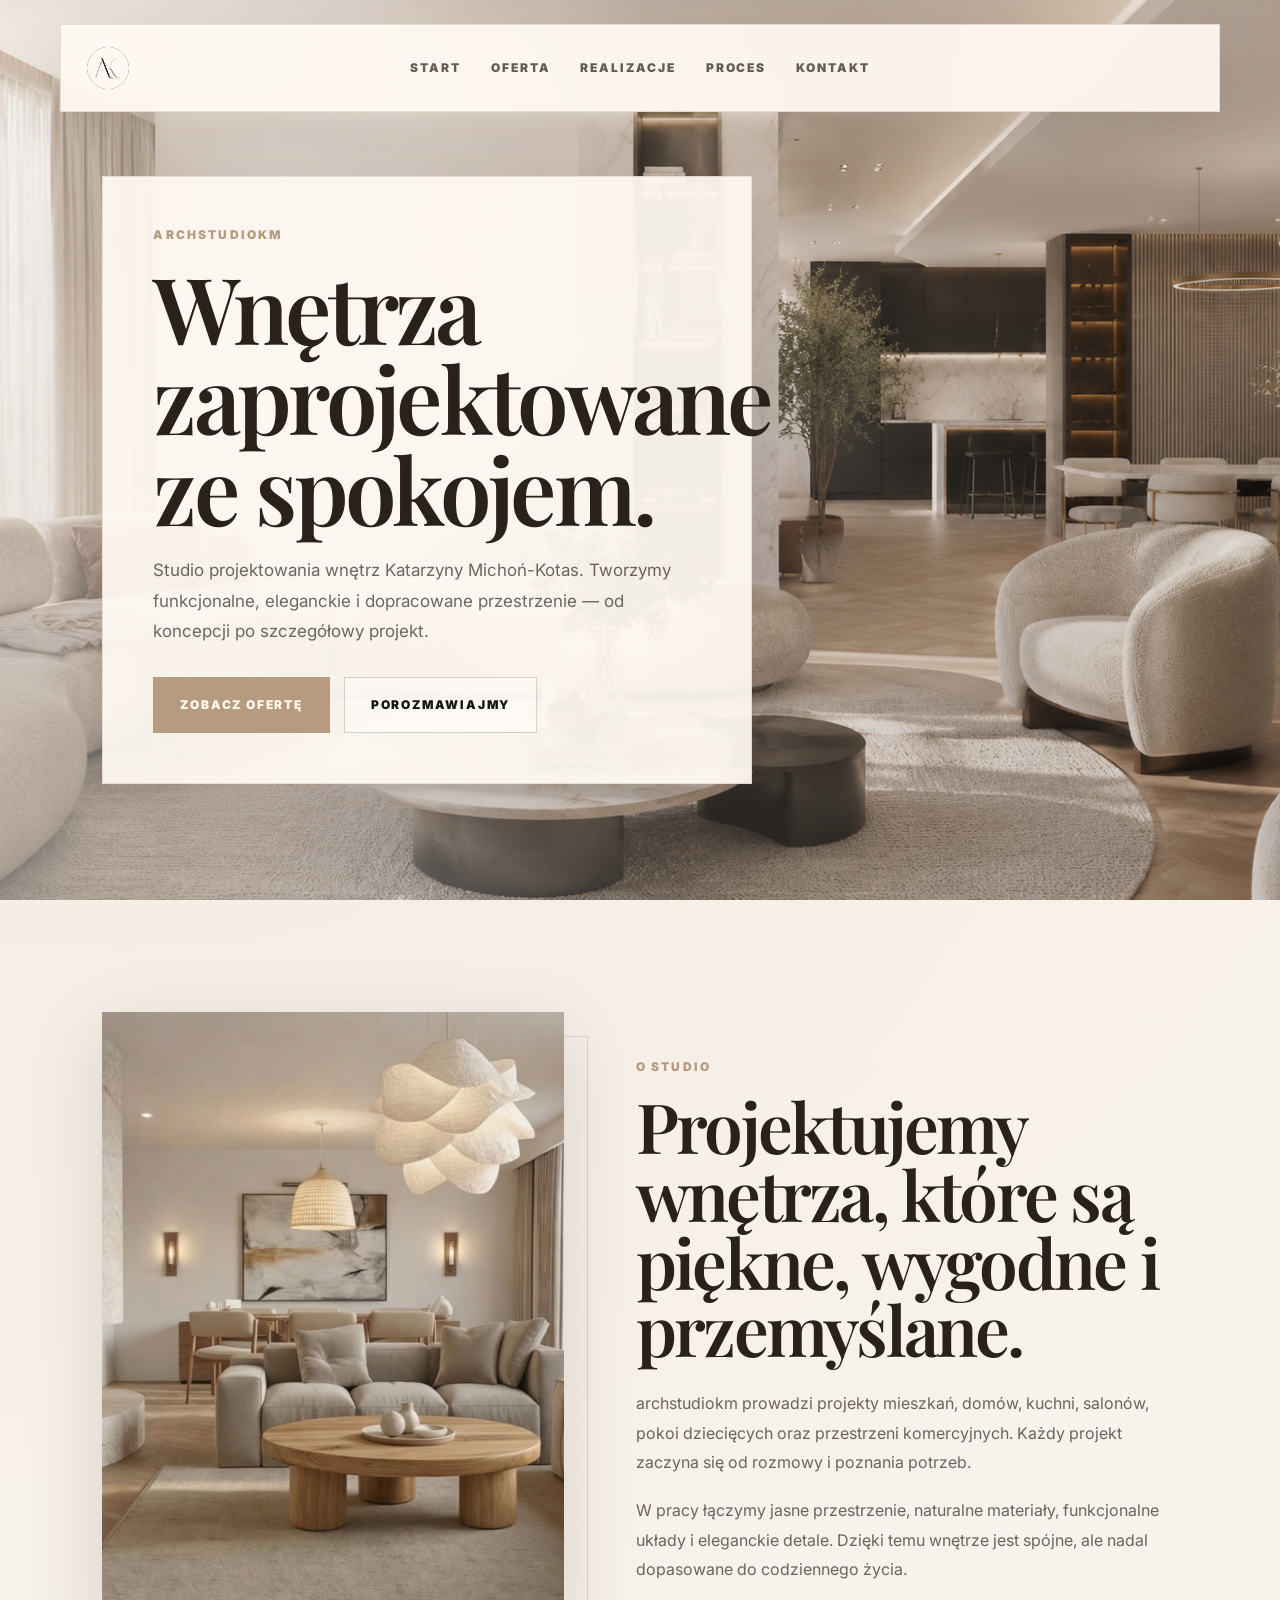
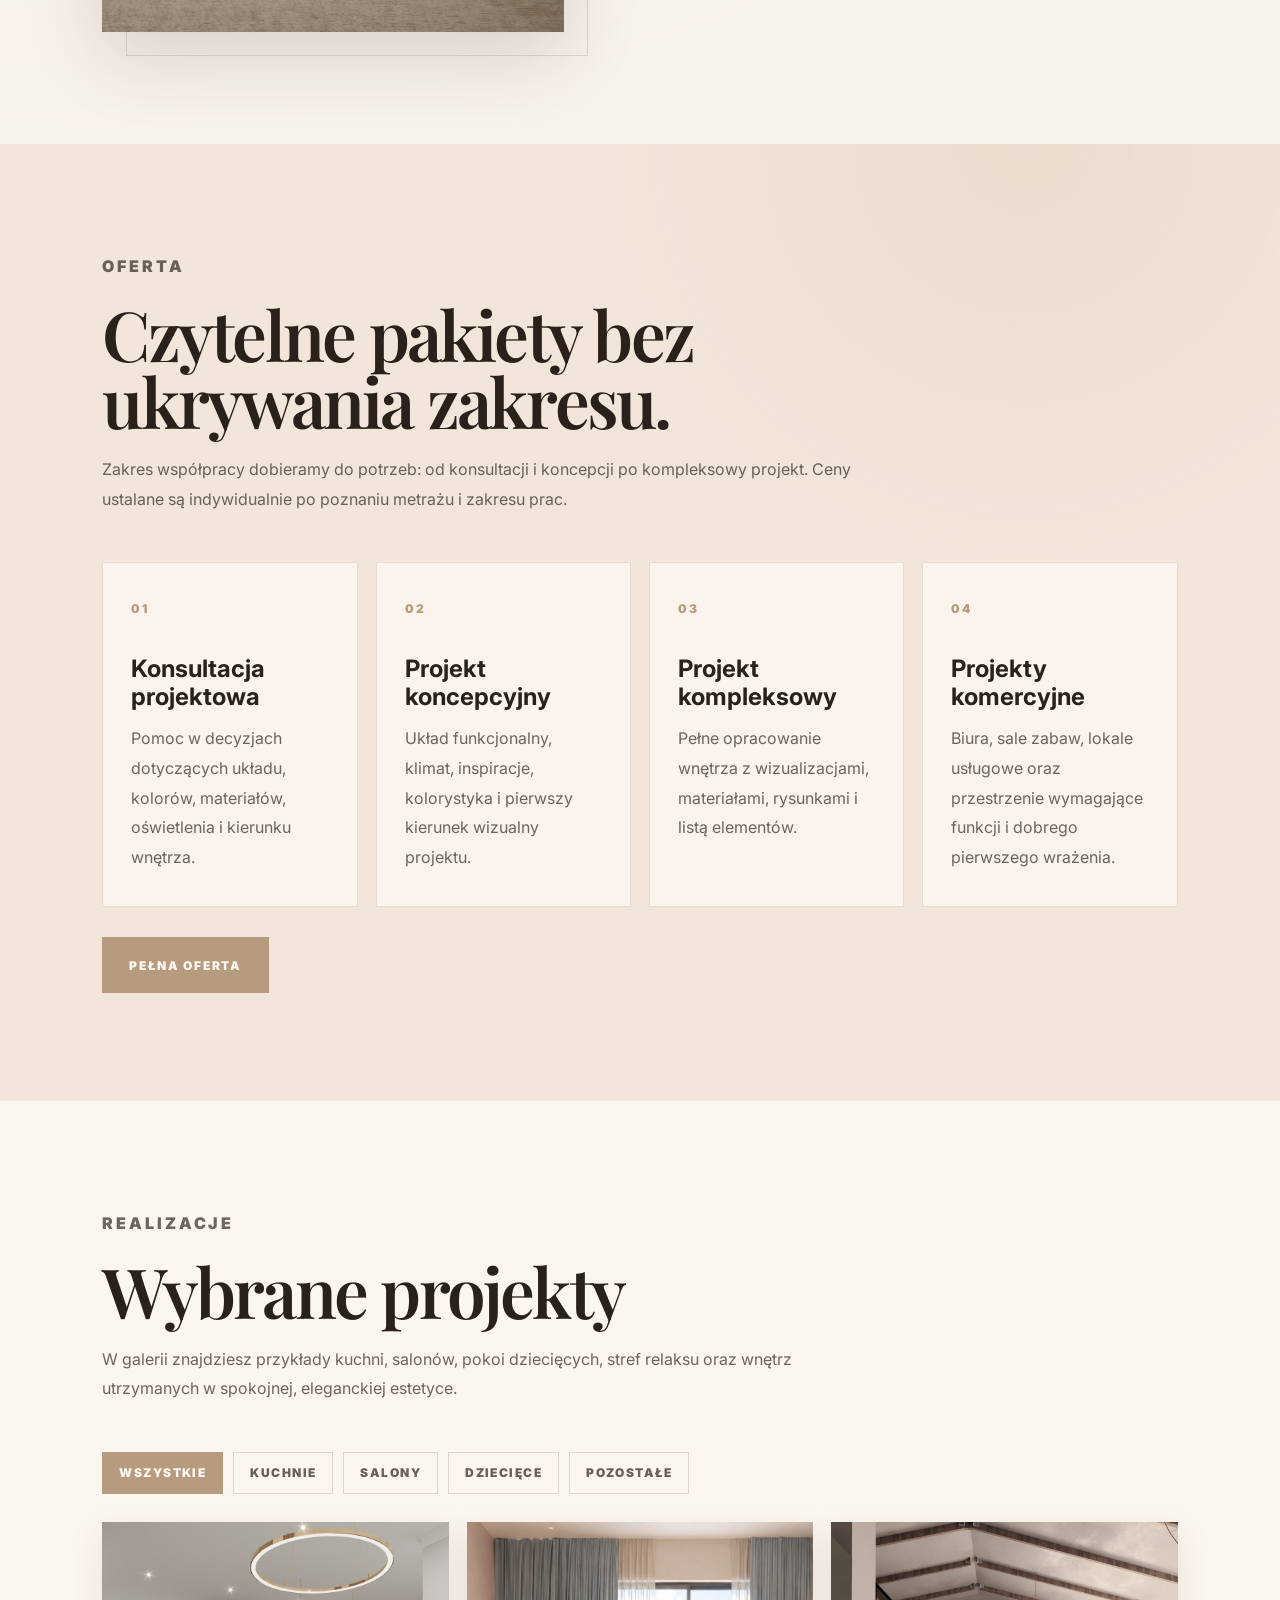
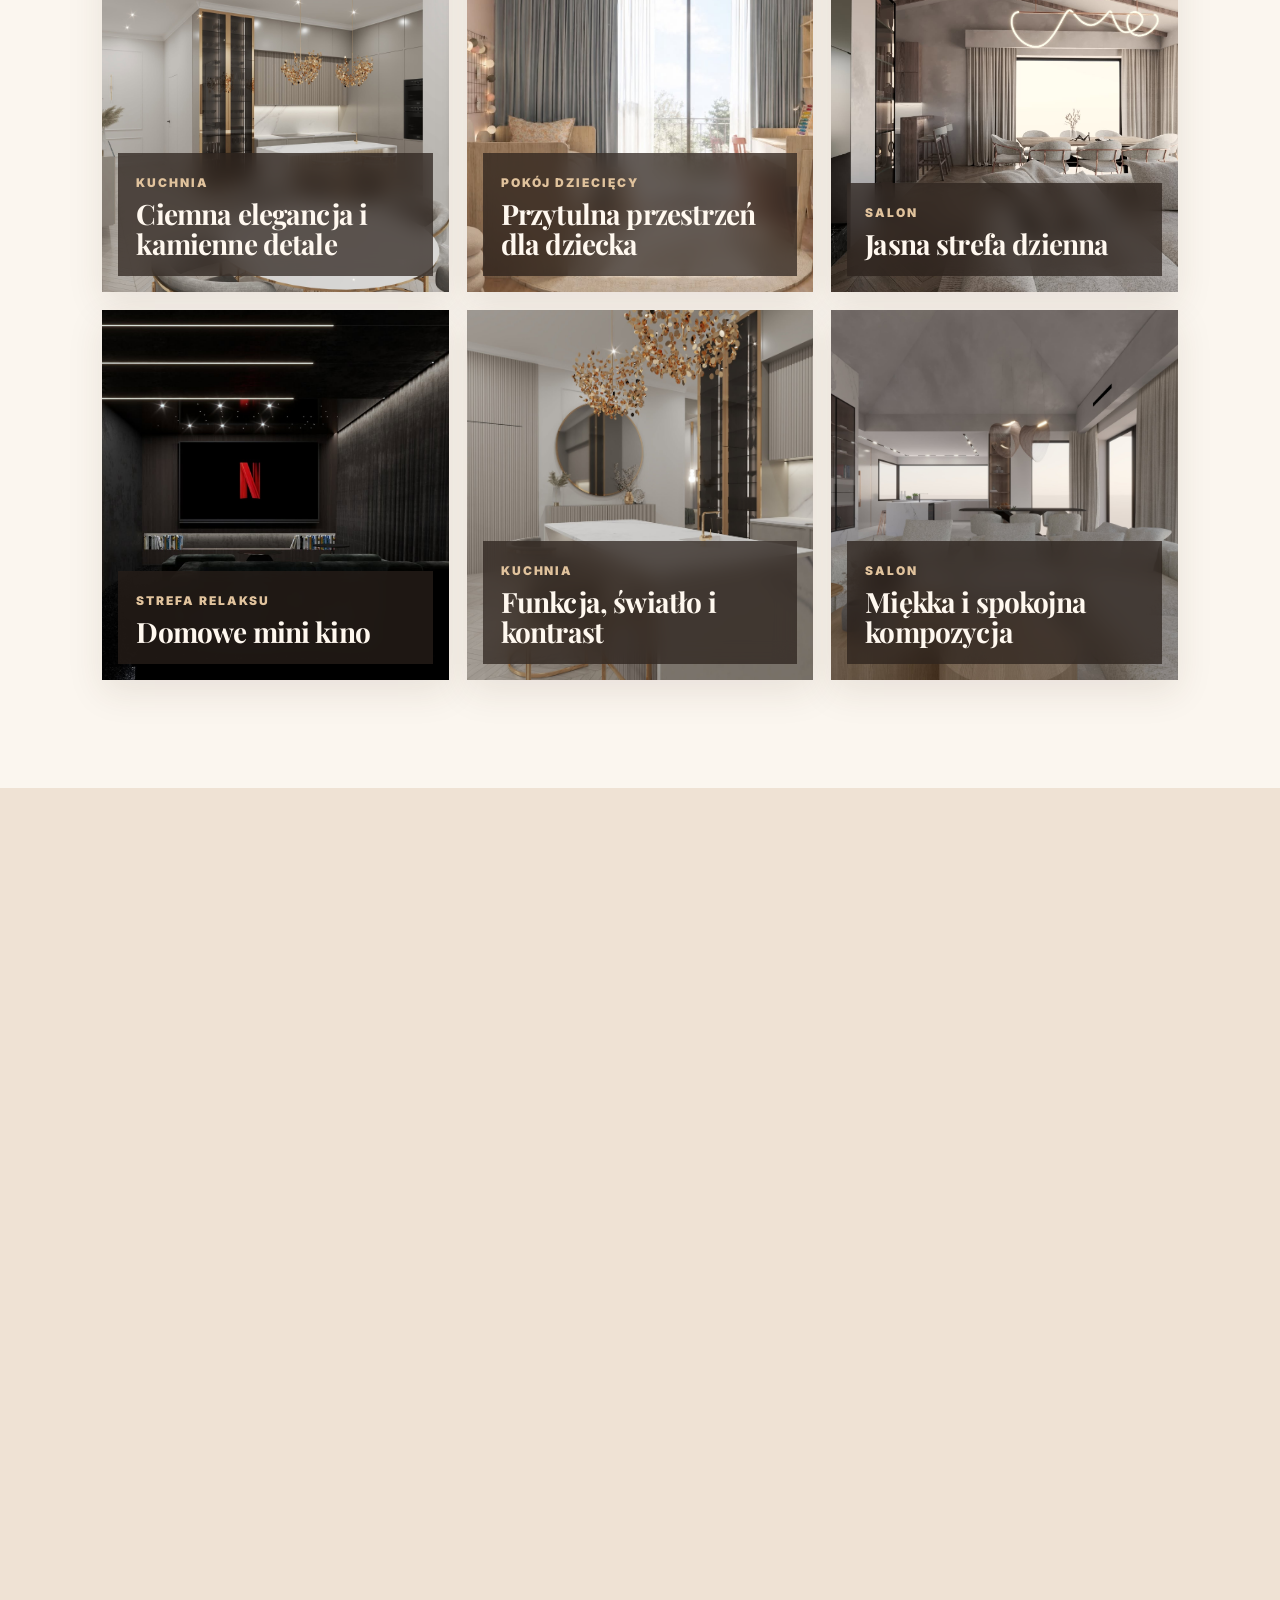
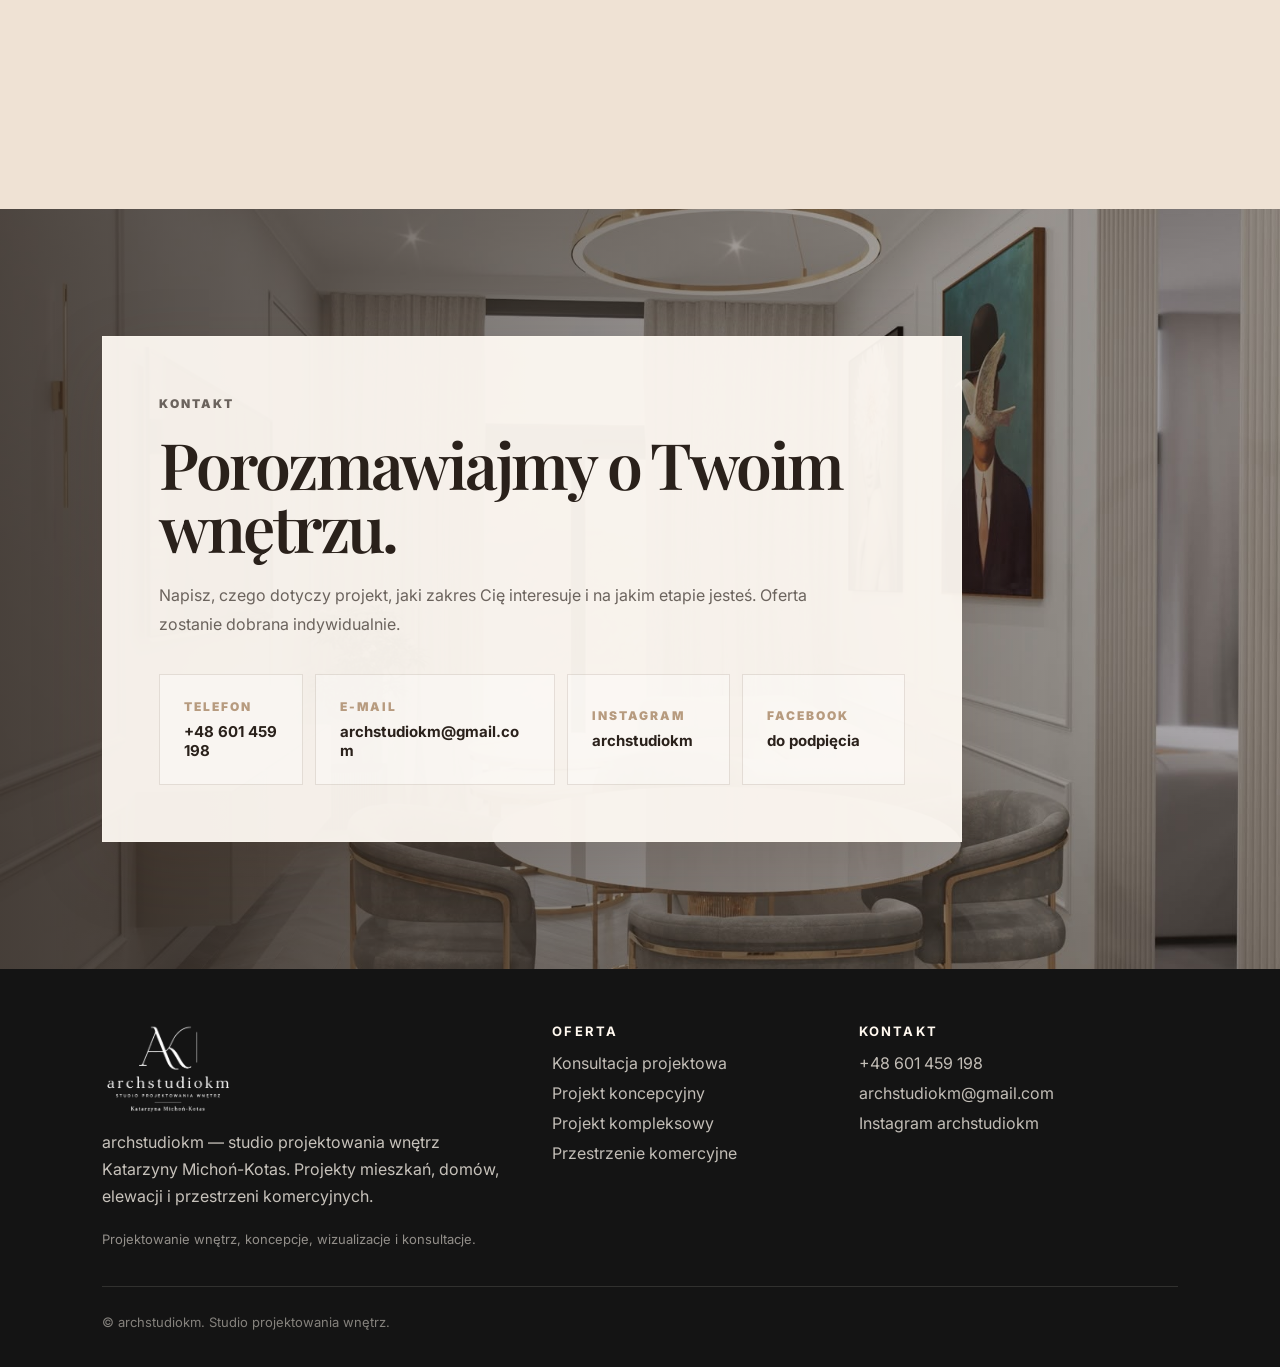
==== commit 2c11c14b: "Add files via upload" ====
--- a/index.html
+++ b/index.html
@@ -30,7 +30,7 @@
     </a>
 
     <nav class="nav" aria-label="Menu główne">
-      <a href="index.html#studio">Studio</a>
+      <a href="index.html#studio">Start</a>
       <a href="oferta.html">Oferta</a>
       <a href="index.html#realizacje">Realizacje</a>
       <a href="index.html#proces">Proces</a>
--- a/style.css
+++ b/style.css
@@ -12,8 +12,8 @@
   --text: #2a211b;
   --muted: rgba(42, 33, 27, 0.68);
   --line: rgba(93, 67, 47, 0.16);
-  --brown: #8b735f;
-  --brown-dark: #30251d;
+  --brown: #b79b7f;
+  --brown-dark: #141414;
   --caramel: #b79b7f;
   --cream: #fff8ef;
   --shadow: 0 24px 70px rgba(67, 46, 31, 0.16);
@@ -28,7 +28,7 @@
   font-family: "Inter", sans-serif;
   background:
     radial-gradient(circle at 10% 0%, rgba(183, 155, 127, 0.13), transparent 28%),
-    linear-gradient(180deg, #fbf6ef 0%, #f2e7dc 48%, #f8f1ea 100%);
+    linear-gradient(180deg, #fbf6ef 0%, #f4efe8 48%, #fbf6ef 100%);
   color: var(--text);
   overflow-x: hidden;
 }
@@ -67,7 +67,7 @@
   overflow: hidden;
   background:
     radial-gradient(circle at 22% 20%, rgba(183, 155, 127, 0.18), transparent 30%),
-    linear-gradient(135deg, #fffaf4 0%, #f4e5d6 100%);
+    linear-gradient(135deg, #fffaf4 0%, #f4efe8 100%);
   opacity: 1;
   visibility: visible;
   transition:
@@ -86,7 +86,7 @@
 }
 
 .splash-screen::before {
-  background: rgba(139, 115, 95, 0.12);
+  background: rgba(183, 155, 127, 0.12);
 }
 
 .splash-screen::after {
@@ -363,7 +363,7 @@
   inset: 0;
   z-index: -1;
   background:
-    linear-gradient(90deg, rgba(255, 250, 244, 0.54), rgba(255, 250, 244, 0.18), rgba(255, 250, 244, 0.02)),
+    linear-gradient(90deg, rgba(255, 250, 244, 0.46), rgba(255, 250, 244, 0.14), rgba(255, 250, 244, 0.02)),
     linear-gradient(180deg, rgba(42, 33, 27, 0.04), rgba(42, 33, 27, 0.18));
 }
 
@@ -1103,7 +1103,7 @@
   .nav a {
     padding: 9px 11px;
     border: 1px solid rgba(93, 67, 47, 0.12);
-    background: rgba(139, 115, 95, 0.07);
+    background: rgba(183, 155, 127, 0.07);
     font-size: 10px;
     letter-spacing: 0.11em;
   }
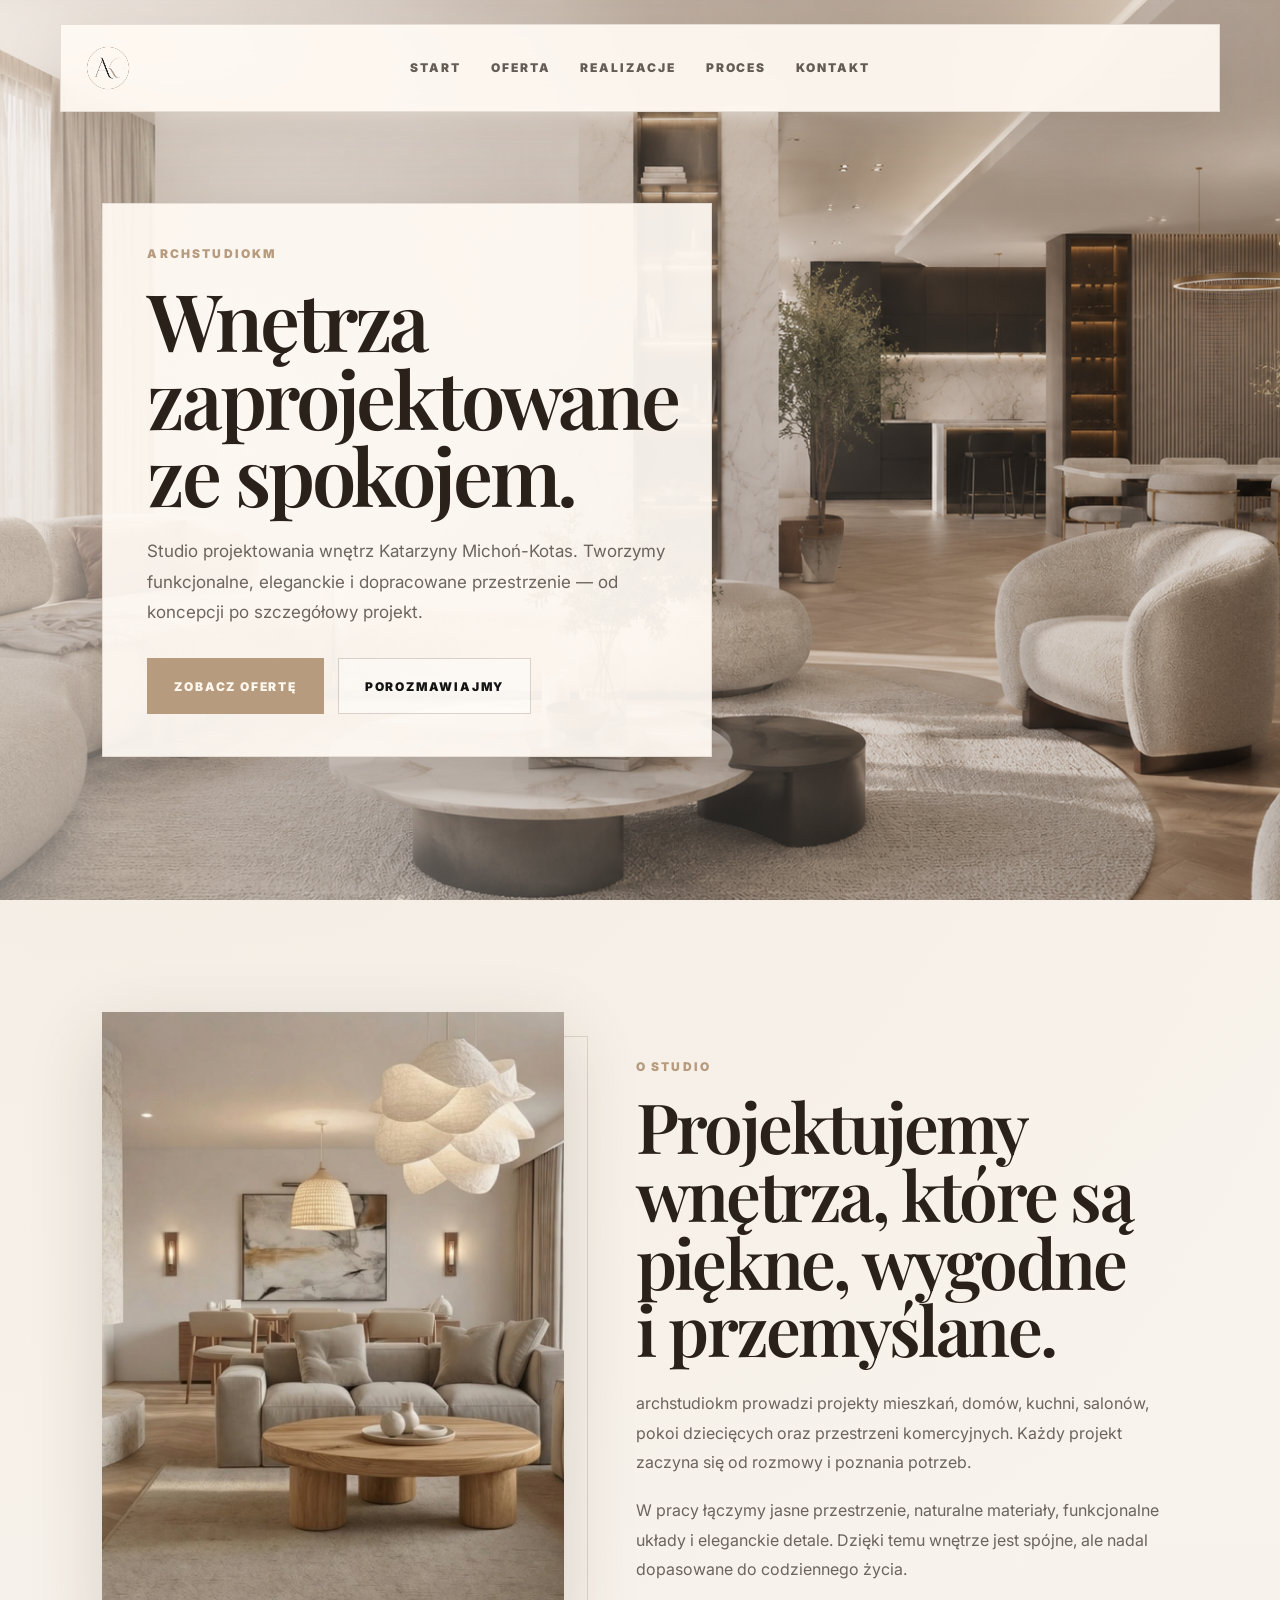
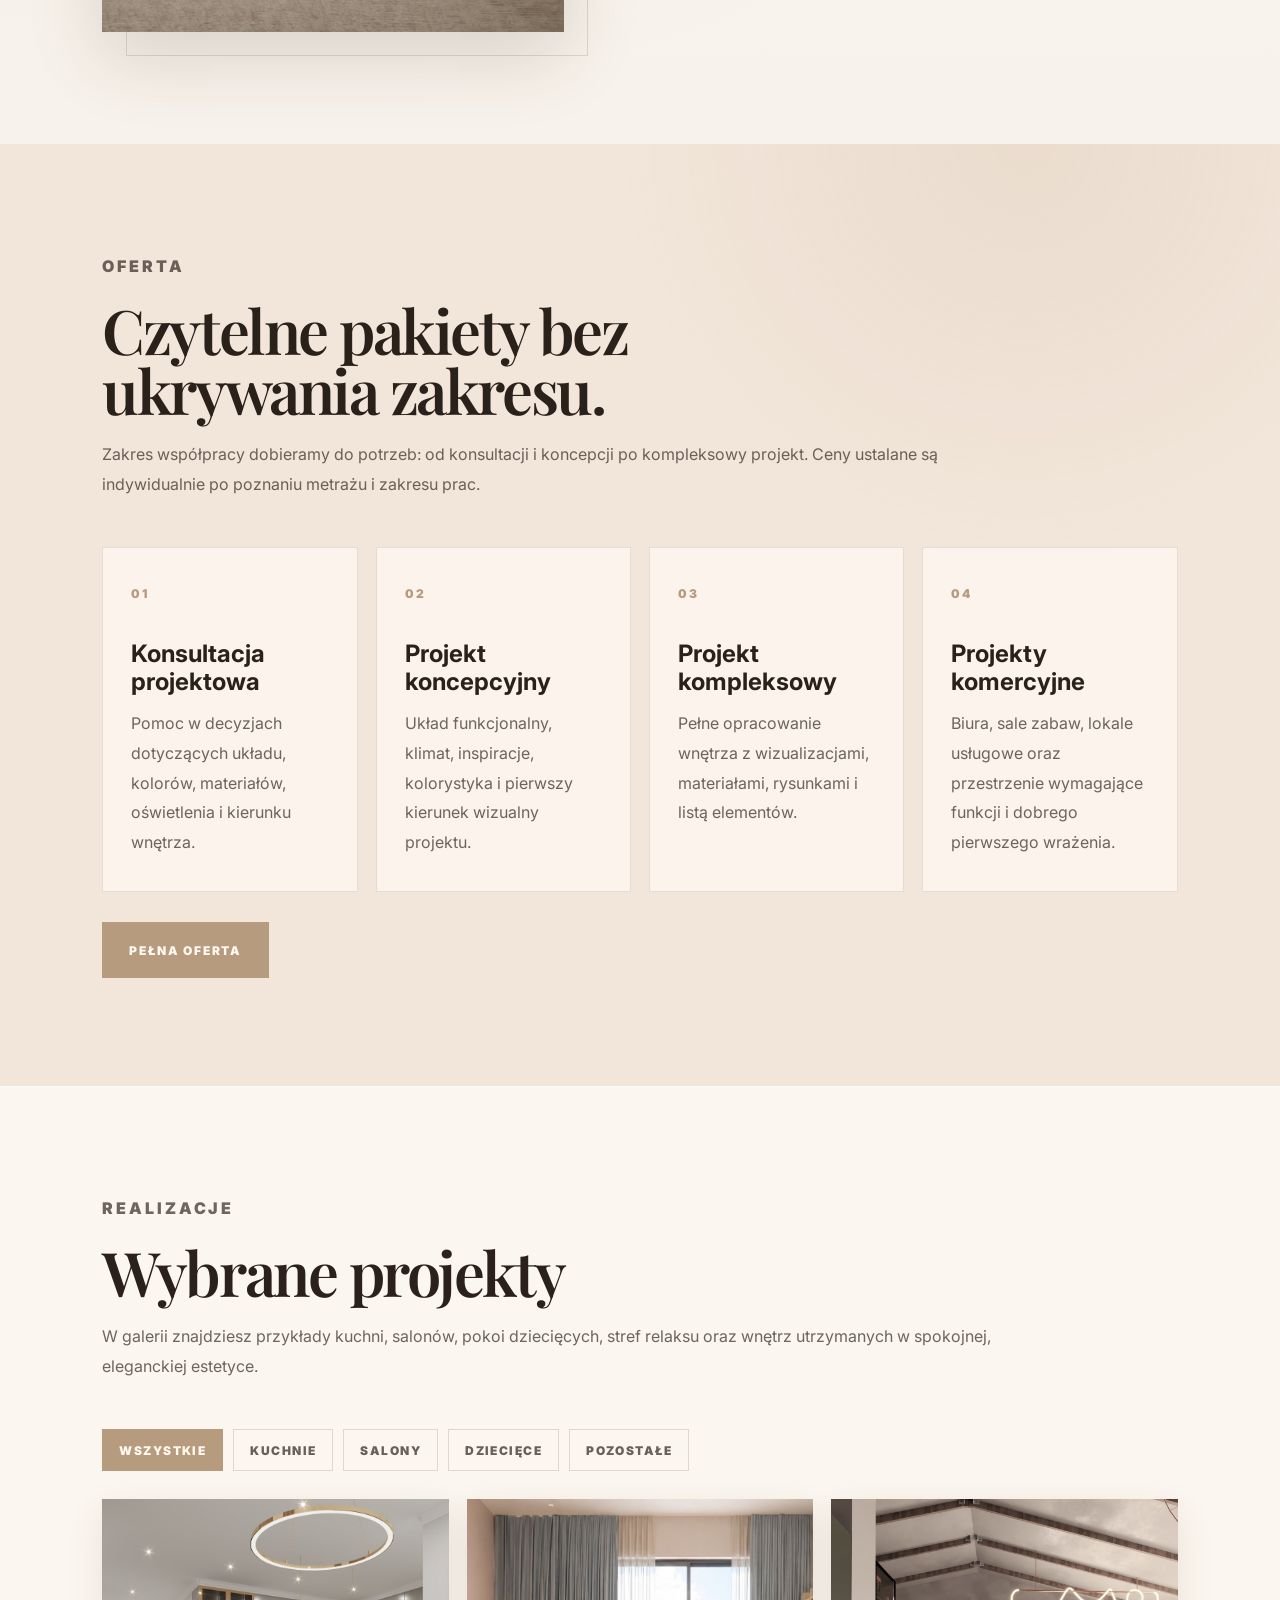
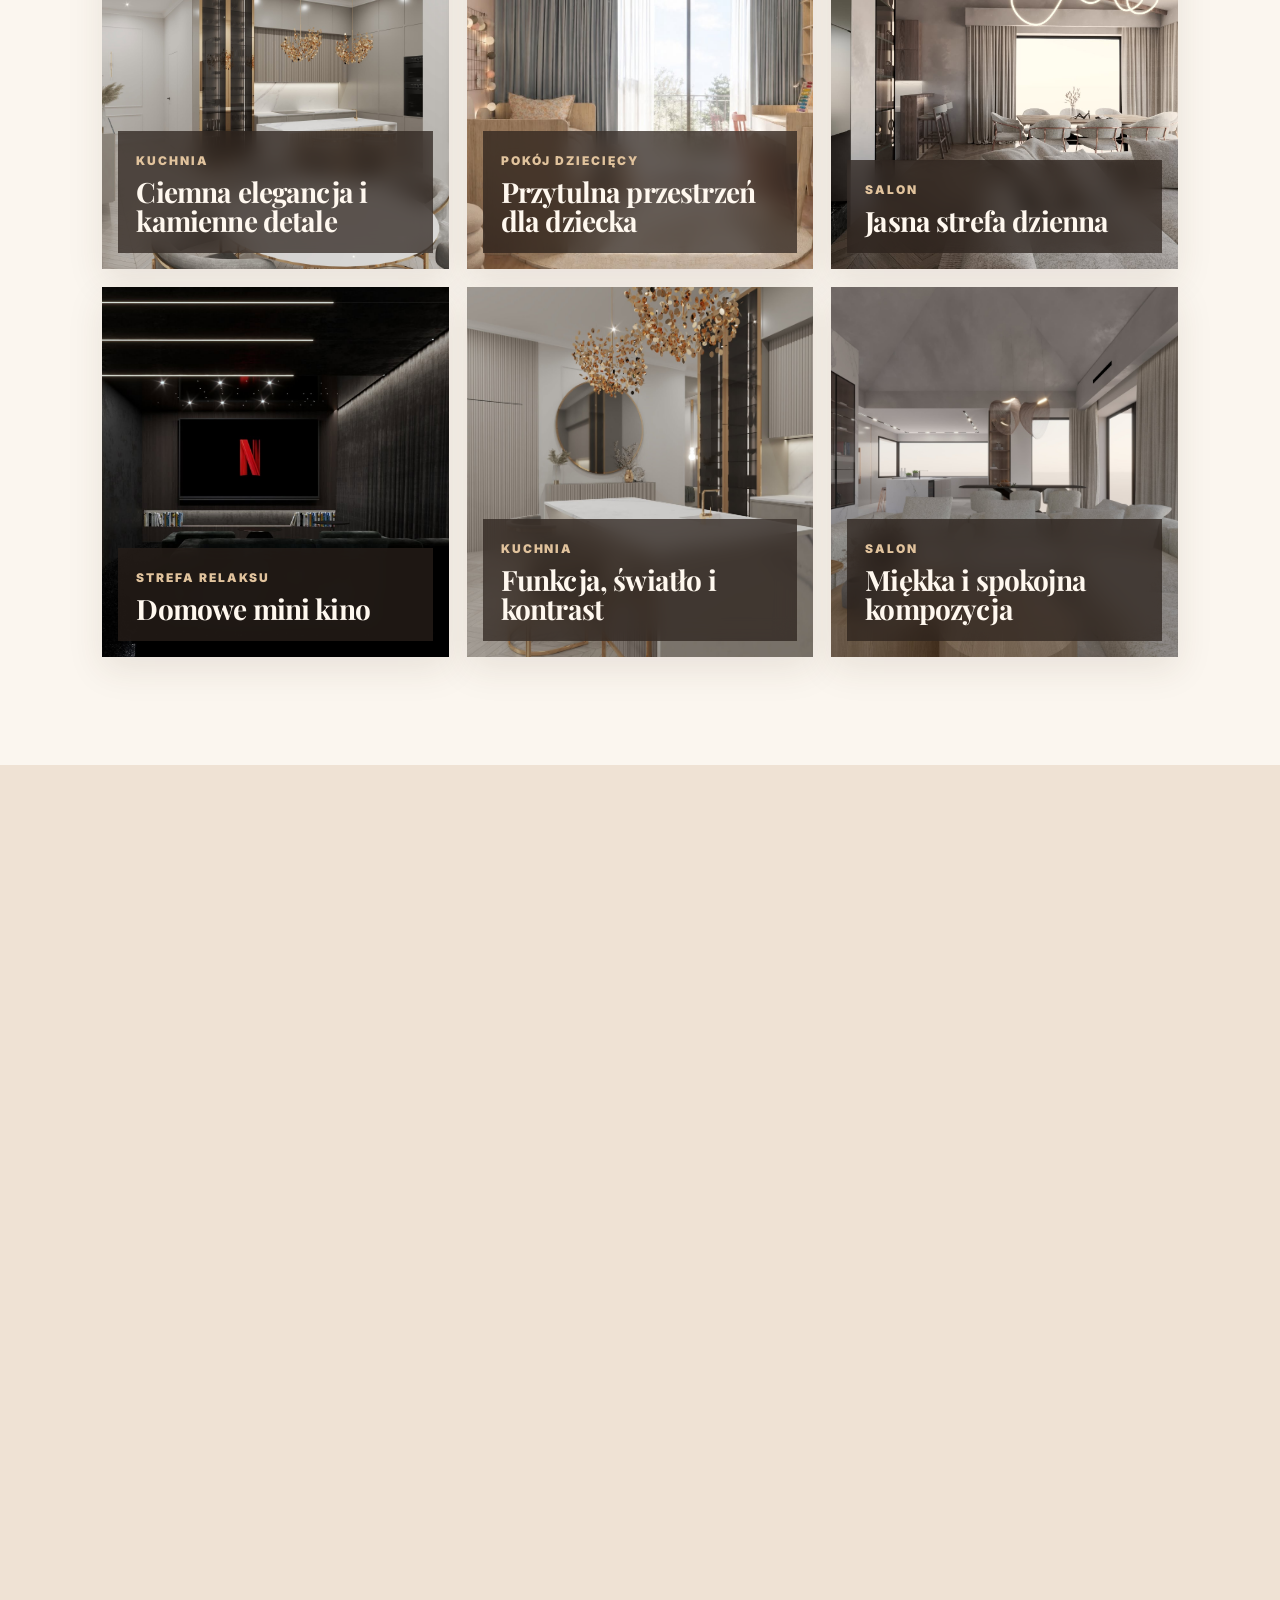
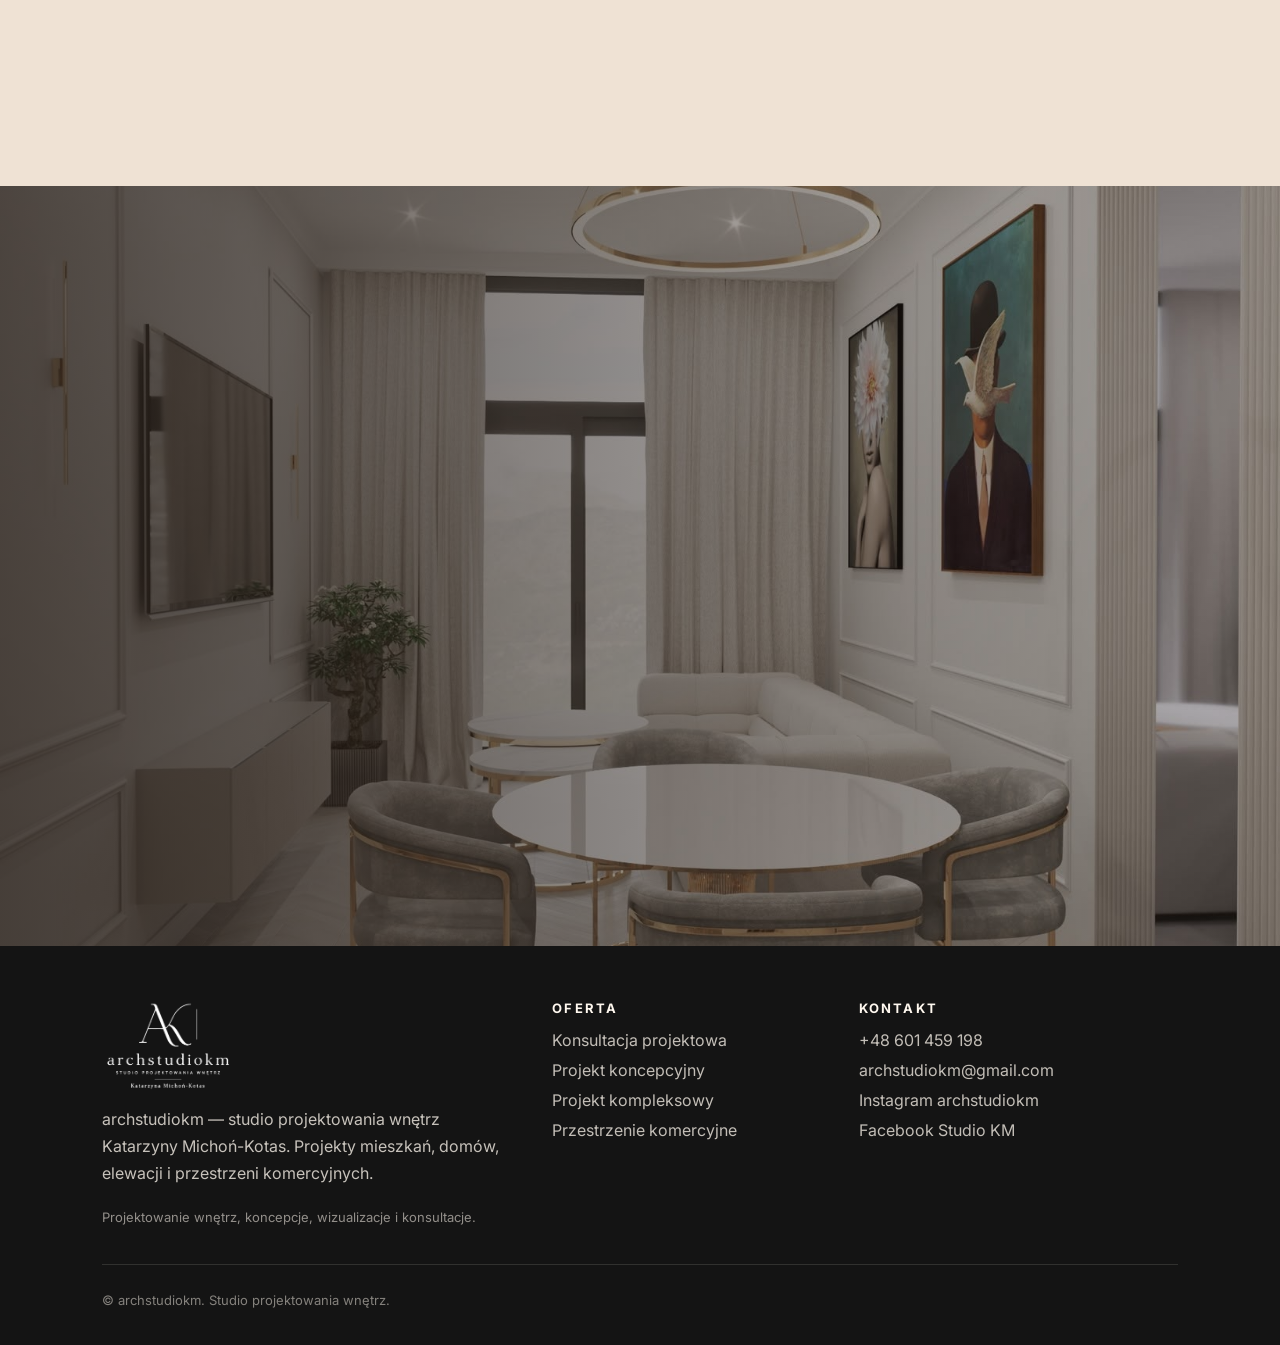
==== commit da71c3d3: "Add files via upload" ====
--- a/index.html
+++ b/index.html
@@ -30,7 +30,7 @@
     </a>
 
     <nav class="nav" aria-label="Menu główne">
-      <a href="index.html#studio">Start</a>
+      <a href="index.html#start">Start</a>
       <a href="oferta.html">Oferta</a>
       <a href="index.html#realizacje">Realizacje</a>
       <a href="index.html#proces">Proces</a>
@@ -251,9 +251,9 @@
             <strong>archstudiokm</strong>
           </a>
 
-          <a href="#" target="_blank" rel="noopener">
+          <a href="https://www.facebook.com/people/Studio-km-architektura-wn%C4%99trz-Katarzyna-Micho%C5%84-Kotas/100082891116999/" target="_blank" rel="noopener">
             <span>Facebook</span>
-            <strong>do podpięcia</strong>
+            <strong>Studio KM</strong>
           </a>
         </div>
       </div>
@@ -283,6 +283,7 @@
       <a href="tel:+48601459198">+48 601 459 198</a>
       <a href="mailto:archstudiokm@gmail.com">archstudiokm@gmail.com</a>
       <a href="https://www.instagram.com/archstudiokm/" target="_blank" rel="noopener">Instagram archstudiokm</a>
+      <a href="https://www.facebook.com/people/Studio-km-architektura-wn%C4%99trz-Katarzyna-Micho%C5%84-Kotas/100082891116999/" target="_blank" rel="noopener">Facebook Studio KM</a>
     </div>
 
     <div class="footer-bottom">
--- a/style.css
+++ b/style.css
@@ -1316,3 +1316,122 @@
     padding: 16px;
   }
 }
+
+
+/* === V4 FINAL FIX === */
+
+/* Start/nav po poprawce zostaje prosty, bez przesuwania do Studio */
+.hero-content {
+  width: min(610px, 100%);
+  padding: 42px 44px;
+}
+
+.hero h1 {
+  font-size: clamp(46px, 6.2vw, 82px);
+}
+
+.subhero h1 {
+  font-size: clamp(44px, 6vw, 82px);
+  max-width: 820px;
+}
+
+/* Żeby wielkie tytuły nie wychodziły za box / ekran */
+.hero h1,
+.subhero h1,
+.section-head h2,
+.contact-panel h2,
+.intro-text h2,
+.split-content h2 {
+  overflow-wrap: normal;
+  text-wrap: balance;
+}
+
+.section-head {
+  max-width: 920px;
+}
+
+.section-head h2 {
+  font-size: clamp(38px, 4.8vw, 68px);
+}
+
+/* Oferta ma być spokojniejsza i bez wielkiej pustej sekcji pakietów */
+.only-table {
+  padding-top: 92px;
+}
+
+.only-table .section-head {
+  max-width: 900px;
+}
+
+.compare-table {
+  box-shadow: 0 18px 55px rgba(67, 46, 31, 0.08);
+}
+
+/* Kontakt / social */
+.contact-grid {
+  grid-template-columns: repeat(4, minmax(0, 1fr));
+}
+
+.contact-grid strong {
+  font-size: 14px;
+}
+
+/* Header logo i menu */
+.site-header {
+  grid-template-columns: 170px 1fr 170px;
+}
+
+@media (max-width: 1080px) {
+  .hero-content {
+    padding: 32px 24px;
+  }
+
+  .hero h1 {
+    font-size: clamp(40px, 11vw, 58px);
+  }
+
+  .subhero h1 {
+    font-size: clamp(40px, 11vw, 58px);
+  }
+
+  .section-head h2 {
+    font-size: clamp(36px, 9vw, 54px);
+  }
+
+  .contact-grid {
+    grid-template-columns: 1fr 1fr;
+  }
+}
+
+@media (max-width: 620px) {
+  .contact-grid {
+    grid-template-columns: 1fr;
+  }
+
+  .hero-content {
+    padding: 26px 18px;
+  }
+
+  .hero h1 {
+    font-size: clamp(35px, 10.5vw, 46px);
+  }
+
+  .subhero h1,
+  .section-head h2 {
+    font-size: 36px;
+  }
+
+  .compare-row {
+    min-width: 620px;
+  }
+
+  .compare-row div {
+    padding: 14px;
+    font-size: 13px;
+  }
+
+  .nav a {
+    font-size: 9px;
+    padding: 8px 8px;
+  }
+}
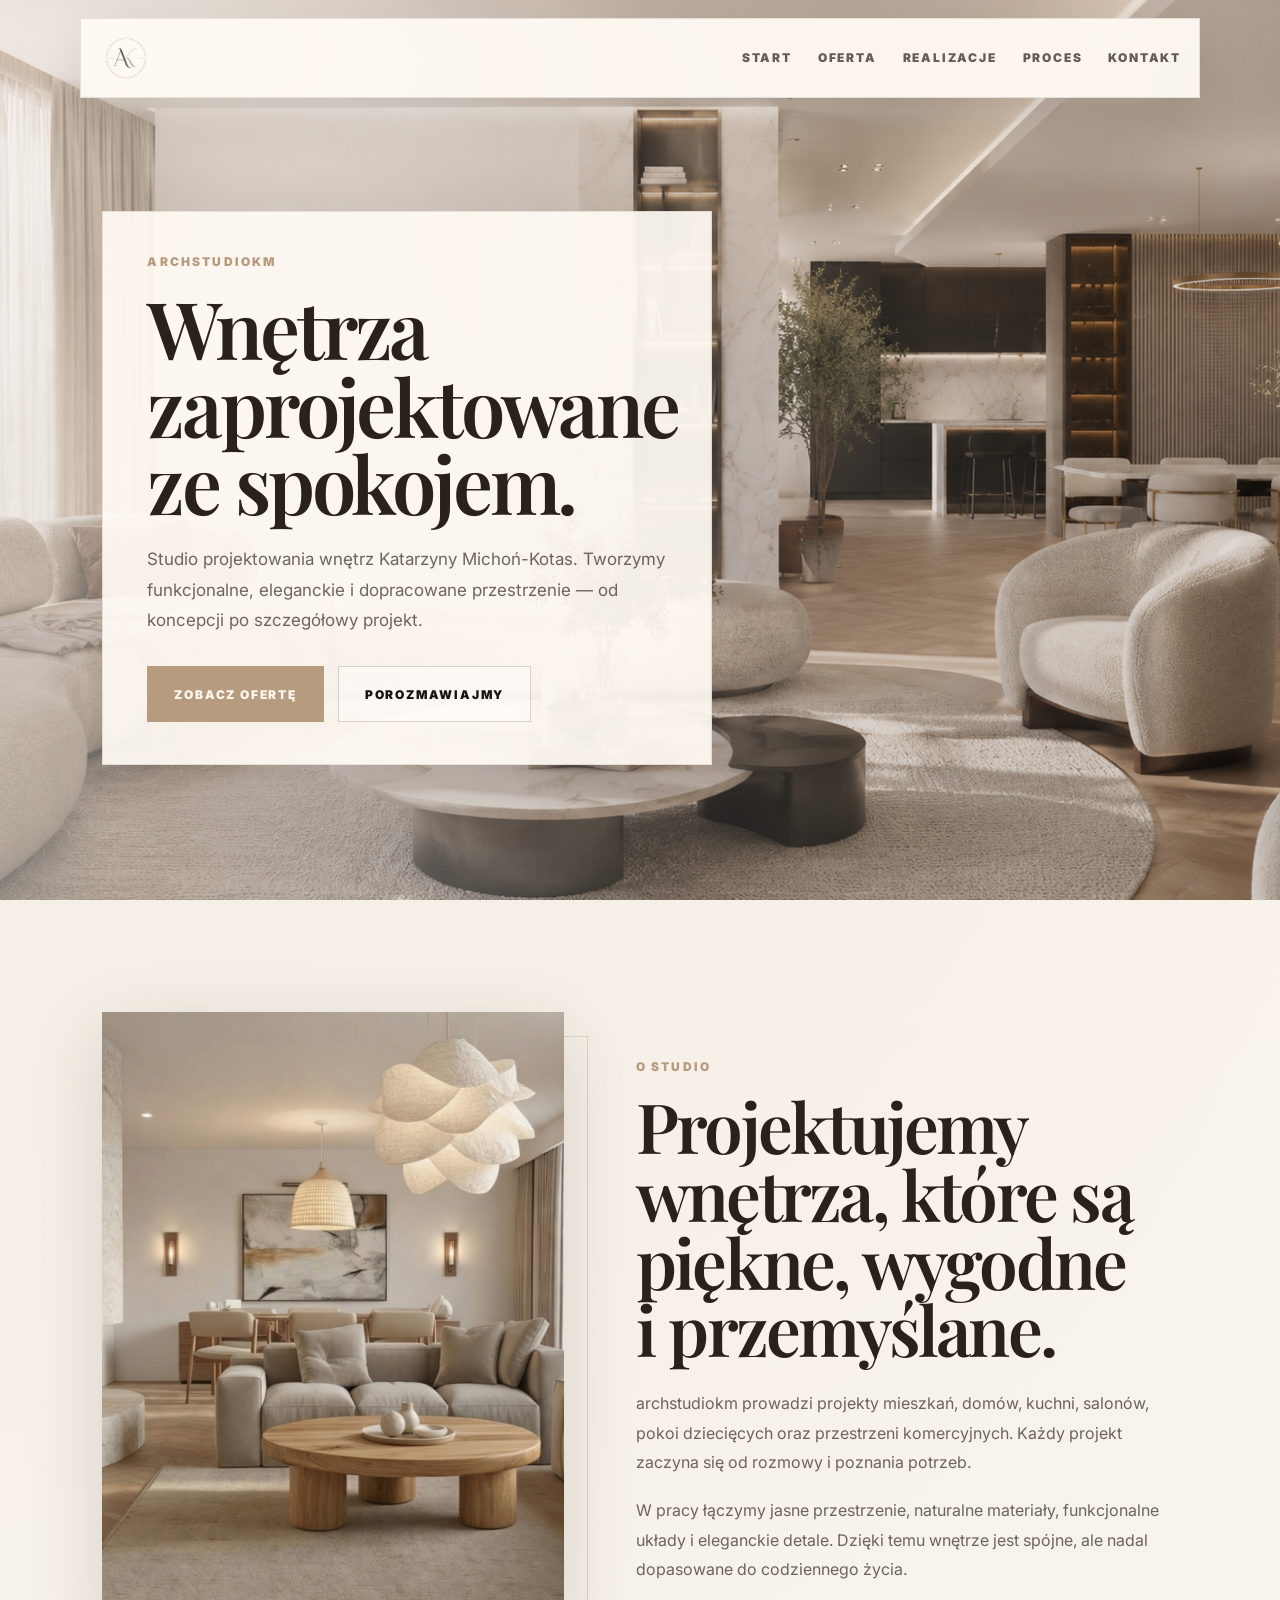
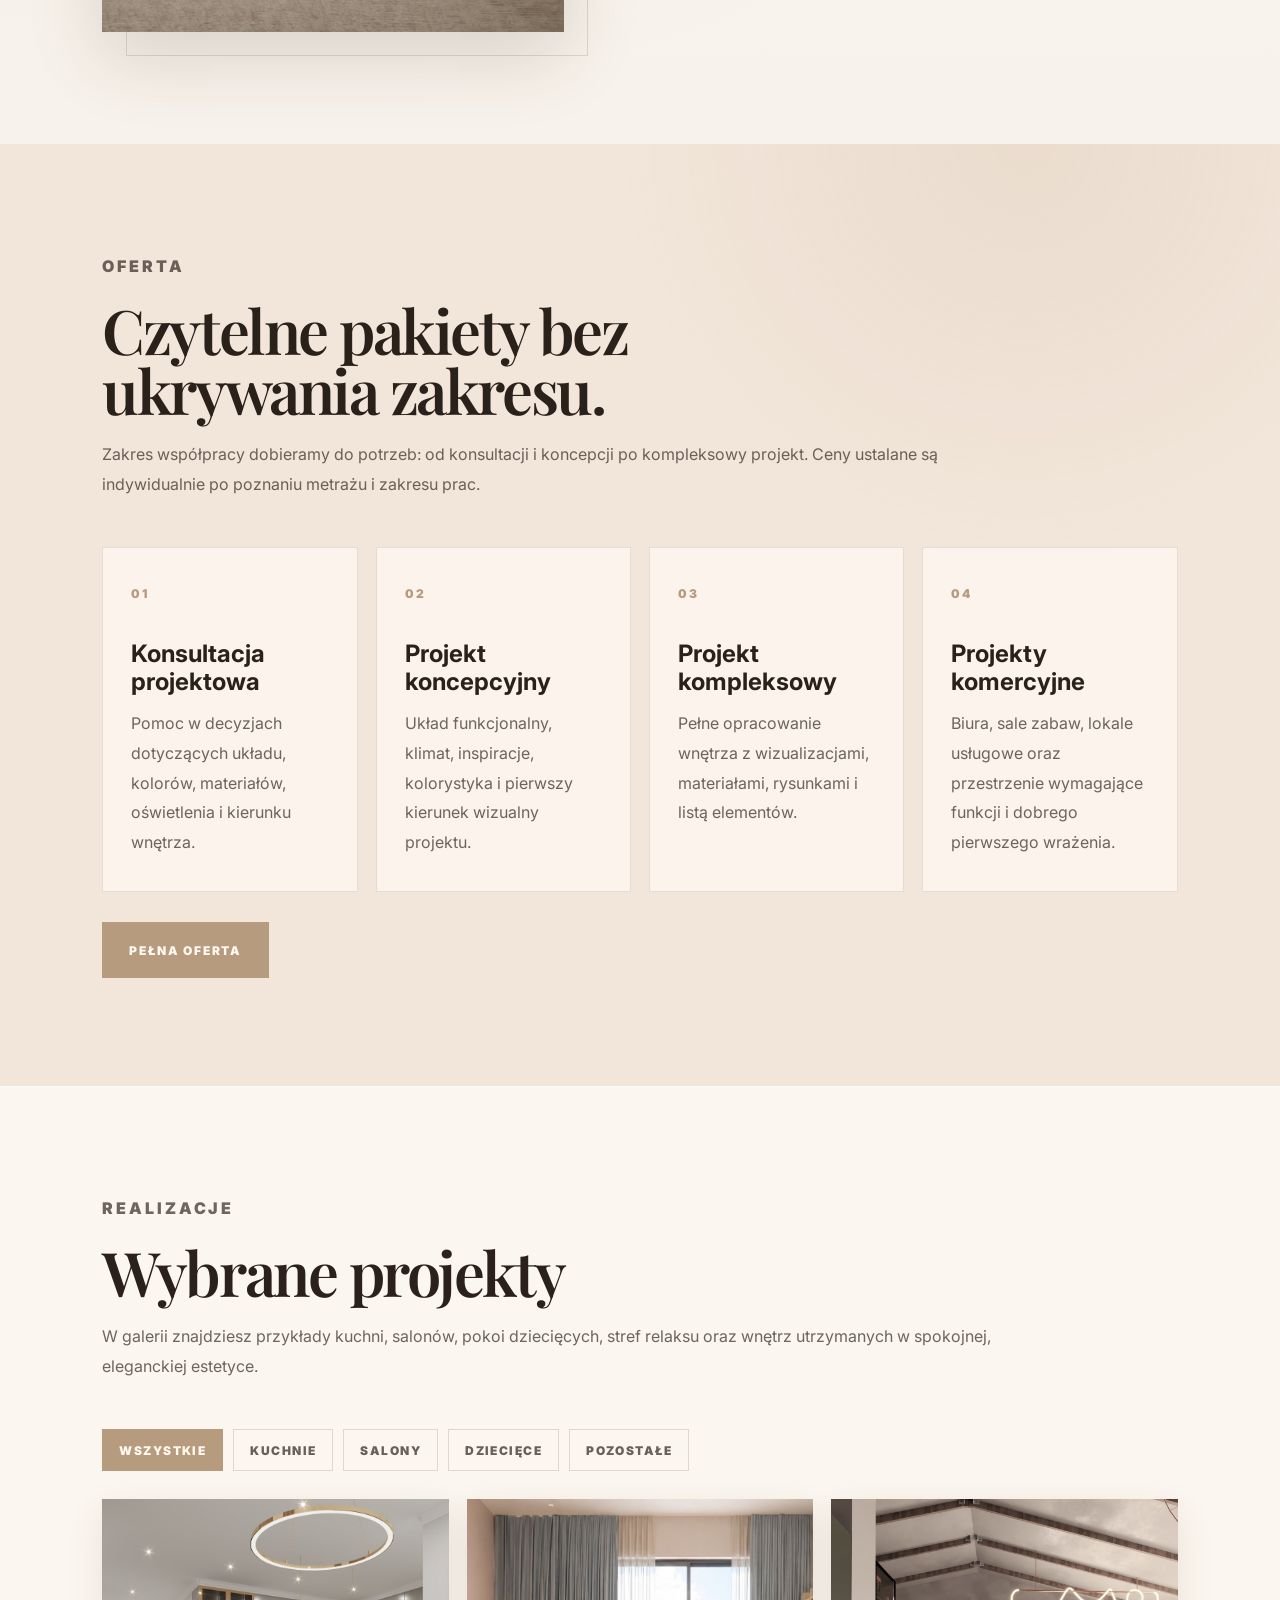
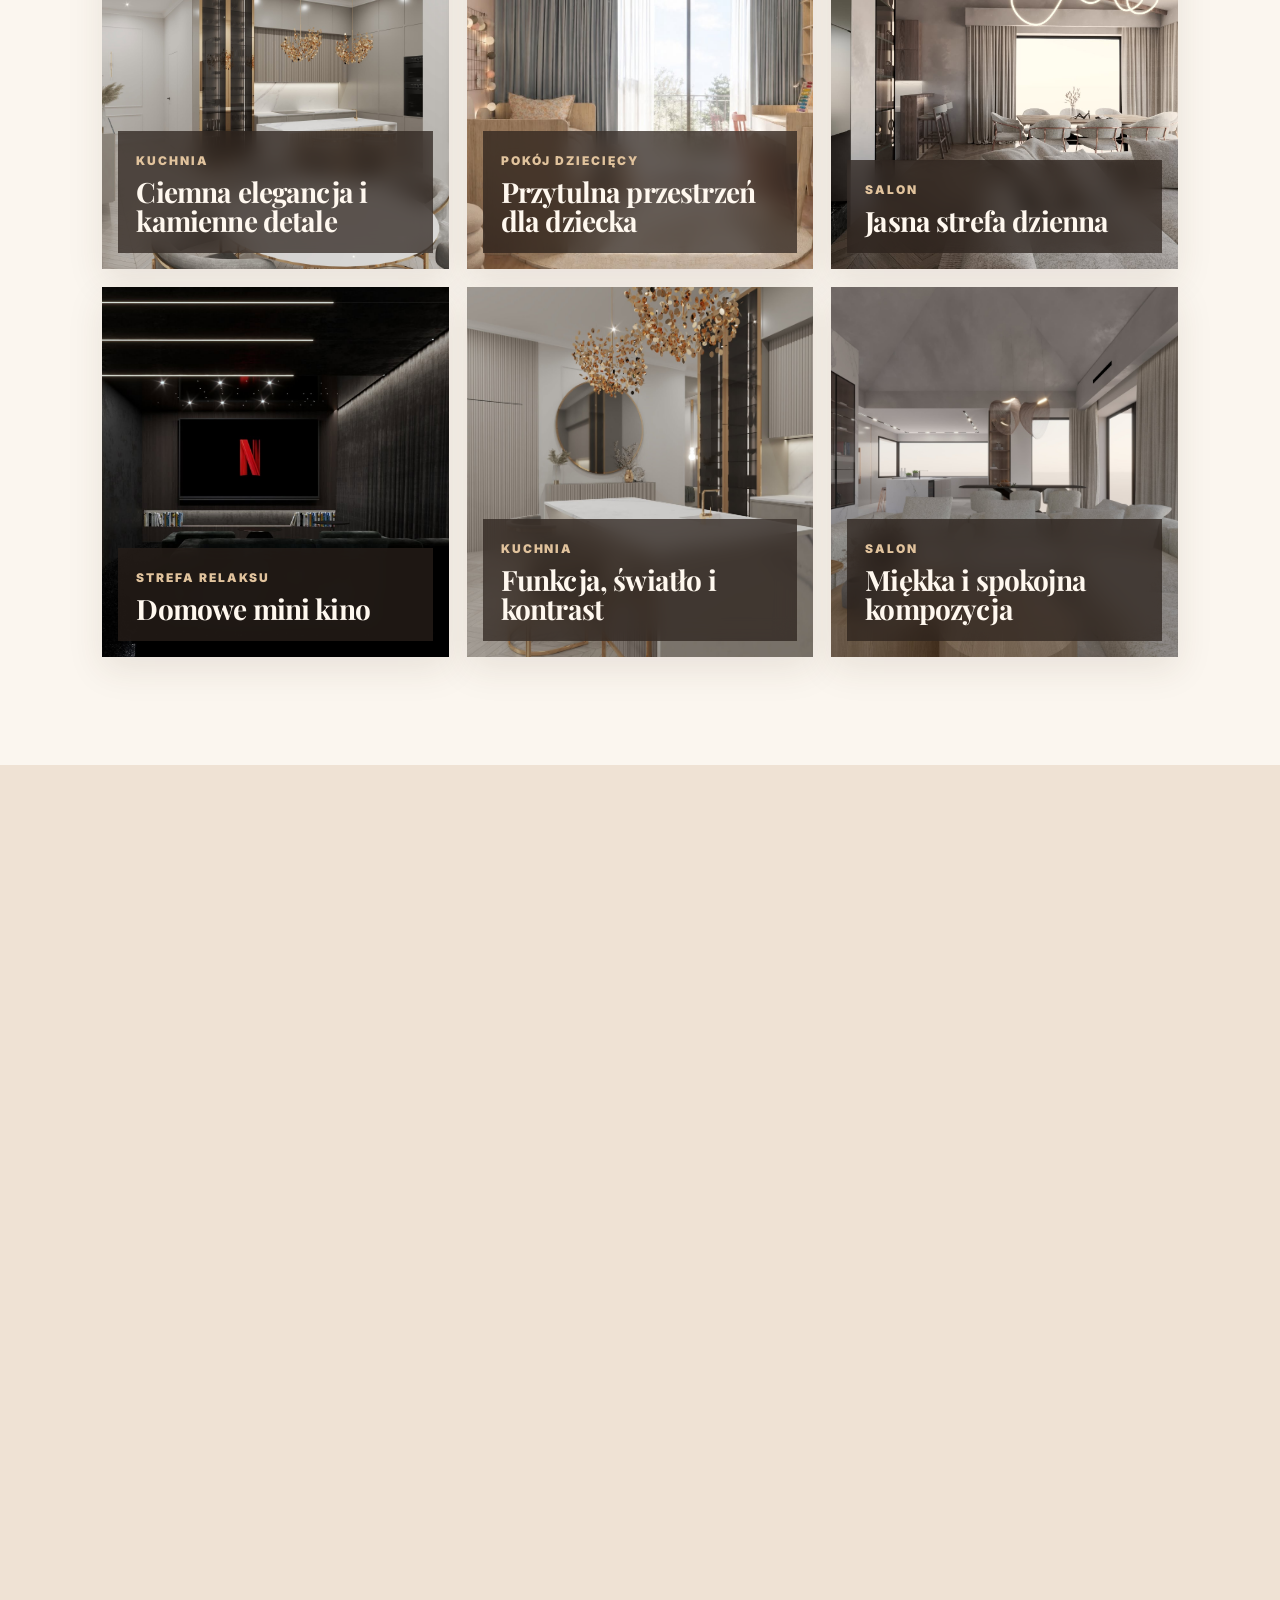
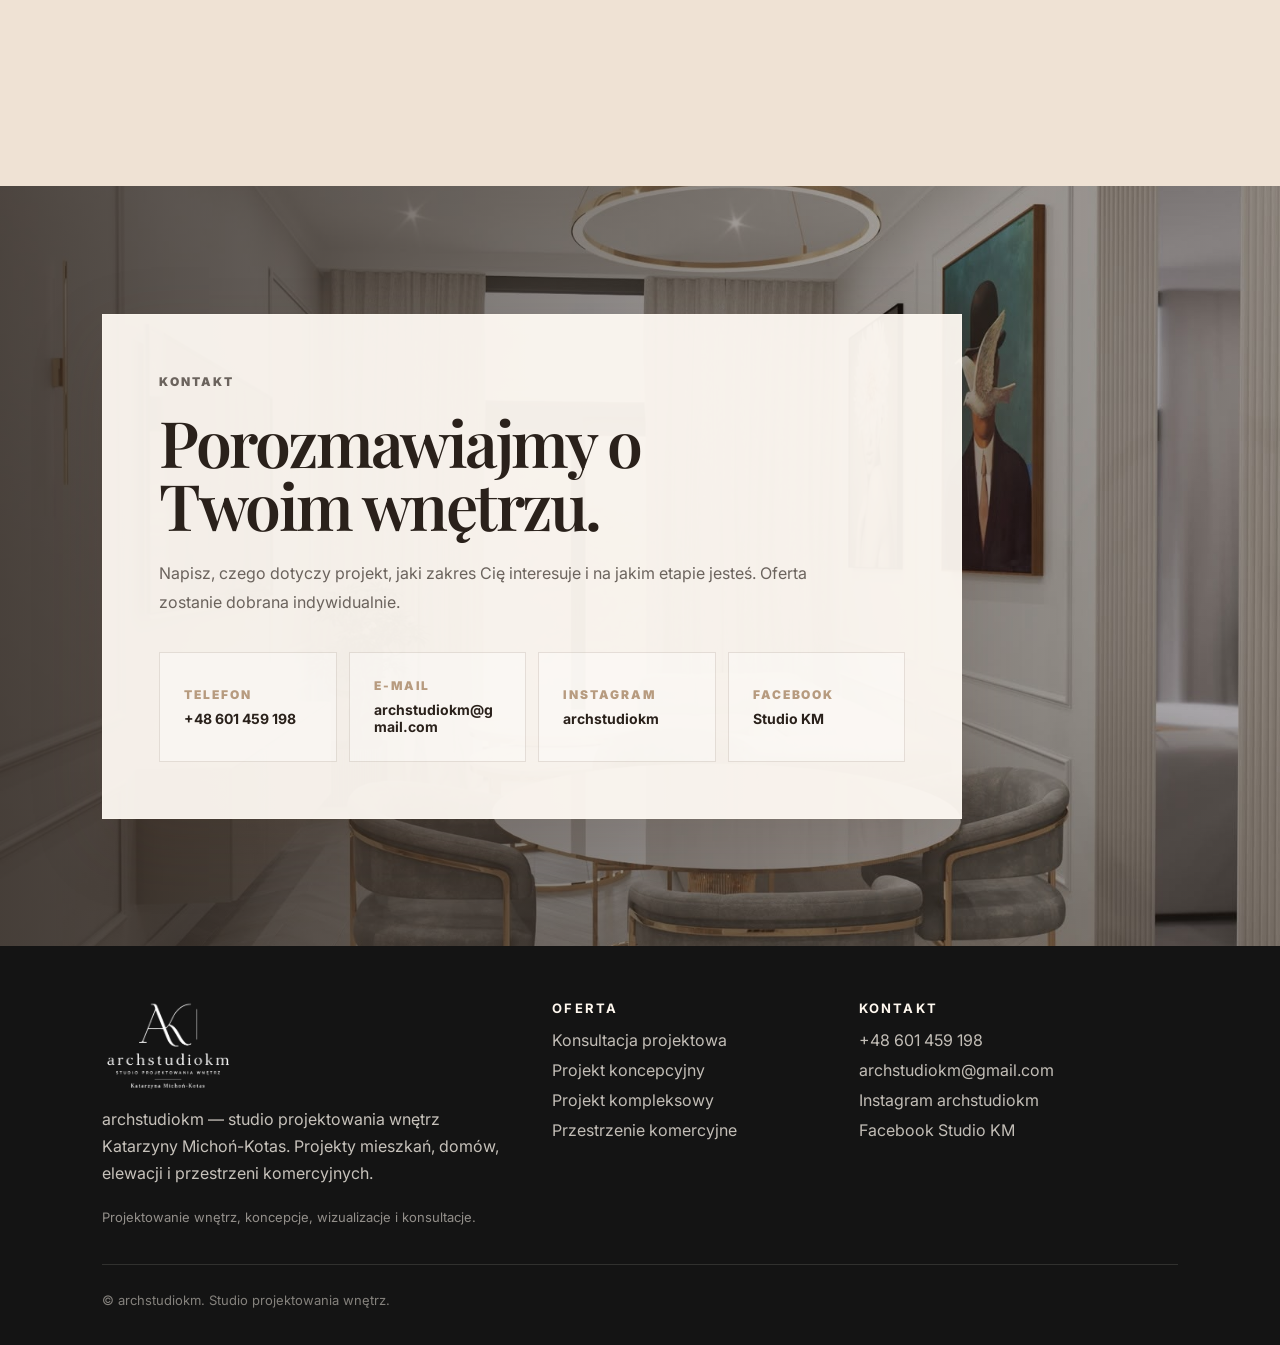
==== commit 2f1de760: "Add files via upload" ====
--- a/index.html
+++ b/index.html
@@ -14,7 +14,7 @@
   <link rel="stylesheet" href="style.css">
 </head>
 
-<body>
+<body id="top">
   <div class="splash-screen" aria-hidden="true">
     <div class="splash-card">
       <span class="splash-logo"><img src="logo.png" alt=""></span>
@@ -25,12 +25,12 @@
   </div>
 
   <header class="site-header">
-    <a href="index.html#start" class="brand" aria-label="archstudiokm">
+    <a href="#start" class="brand" aria-label="archstudiokm">
       <span class="brand-mark"><img src="logo male.png" alt="archstudiokm"></span>
     </a>
 
     <nav class="nav" aria-label="Menu główne">
-      <a href="index.html#start">Start</a>
+      <a href="#start">Start</a>
       <a href="oferta.html">Oferta</a>
       <a href="index.html#realizacje">Realizacje</a>
       <a href="index.html#proces">Proces</a>
--- a/style.css
+++ b/style.css
@@ -1435,3 +1435,175 @@
     padding: 8px 8px;
   }
 }
+
+
+/* === V5 EMERGENCY NAVBAR + LINK FIX === */
+
+.site-header {
+  position: fixed !important;
+  top: 18px !important;
+  left: 50% !important;
+  right: auto !important;
+  width: min(1120px, calc(100% - 40px)) !important;
+  min-height: 74px !important;
+  transform: translateX(-50%) !important;
+  display: flex !important;
+  align-items: center !important;
+  justify-content: space-between !important;
+  gap: 26px !important;
+  padding: 12px 18px !important;
+  border-radius: 0 !important;
+  background: rgba(255, 250, 244, 0.94) !important;
+  border: 1px solid rgba(20, 20, 20, 0.10) !important;
+  box-shadow: 0 18px 55px rgba(20, 20, 20, 0.10) !important;
+  backdrop-filter: blur(18px) !important;
+  z-index: 2000 !important;
+}
+
+.site-header::after {
+  display: none !important;
+}
+
+.site-header.is-hidden {
+  transform: translateX(-50%) translateY(-145%) !important;
+  opacity: 0 !important;
+  pointer-events: none !important;
+}
+
+.brand {
+  flex: 0 0 auto !important;
+  justify-self: auto !important;
+  display: flex !important;
+  align-items: center !important;
+}
+
+.brand img {
+  width: auto !important;
+  height: 54px !important;
+  max-width: 156px !important;
+  object-fit: contain !important;
+}
+
+.nav {
+  flex: 1 1 auto !important;
+  display: flex !important;
+  align-items: center !important;
+  justify-content: flex-end !important;
+  gap: 26px !important;
+  width: auto !important;
+  padding: 0 !important;
+  overflow: visible !important;
+}
+
+.nav a {
+  width: auto !important;
+  min-width: auto !important;
+  min-height: auto !important;
+  display: inline-flex !important;
+  align-items: center !important;
+  justify-content: center !important;
+  padding: 10px 0 !important;
+  border: 0 !important;
+  border-radius: 0 !important;
+  background: transparent !important;
+  font-size: 12px !important;
+  line-height: 1 !important;
+  letter-spacing: 0.15em !important;
+  text-transform: uppercase !important;
+  font-weight: 900 !important;
+  color: rgba(42, 33, 27, 0.72) !important;
+  white-space: nowrap !important;
+}
+
+.nav a::after {
+  display: block !important;
+}
+
+.hero,
+.subhero {
+  padding-top: 148px !important;
+}
+
+@media (max-width: 920px) {
+  .site-header {
+    top: 10px !important;
+    width: calc(100% - 20px) !important;
+    min-height: 0 !important;
+    padding: 10px !important;
+    display: grid !important;
+    grid-template-columns: 1fr !important;
+    gap: 9px !important;
+    transform: translateX(-50%) !important;
+  }
+
+  .site-header.is-hidden {
+    transform: translateX(-50%) translateY(-145%) !important;
+  }
+
+  .brand {
+    justify-content: center !important;
+  }
+
+  .brand img {
+    height: 42px !important;
+    max-width: 130px !important;
+  }
+
+  .nav {
+    width: 100% !important;
+    display: grid !important;
+    grid-template-columns: repeat(5, minmax(0, 1fr)) !important;
+    gap: 5px !important;
+  }
+
+  .nav a {
+    padding: 8px 4px !important;
+    border: 1px solid rgba(20, 20, 20, 0.08) !important;
+    border-radius: 999px !important;
+    background: rgba(20, 20, 20, 0.035) !important;
+    font-size: 8.8px !important;
+    letter-spacing: 0.045em !important;
+    overflow: hidden !important;
+    text-overflow: ellipsis !important;
+  }
+
+  .nav a::after {
+    display: none !important;
+  }
+
+  .hero,
+  .subhero {
+    padding-top: 128px !important;
+  }
+}
+
+@media (max-width: 560px) {
+  .site-header {
+    width: calc(100% - 14px) !important;
+    top: 7px !important;
+    padding: 8px !important;
+  }
+
+  .brand img {
+    height: 38px !important;
+    max-width: 116px !important;
+  }
+
+  .nav {
+    grid-template-columns: repeat(3, minmax(0, 1fr)) !important;
+  }
+
+  .nav a {
+    font-size: 8.6px !important;
+    padding: 7px 4px !important;
+  }
+
+  .hero,
+  .subhero {
+    padding-top: 140px !important;
+  }
+
+  .hero-content {
+    margin-top: 0 !important;
+  }
+}
